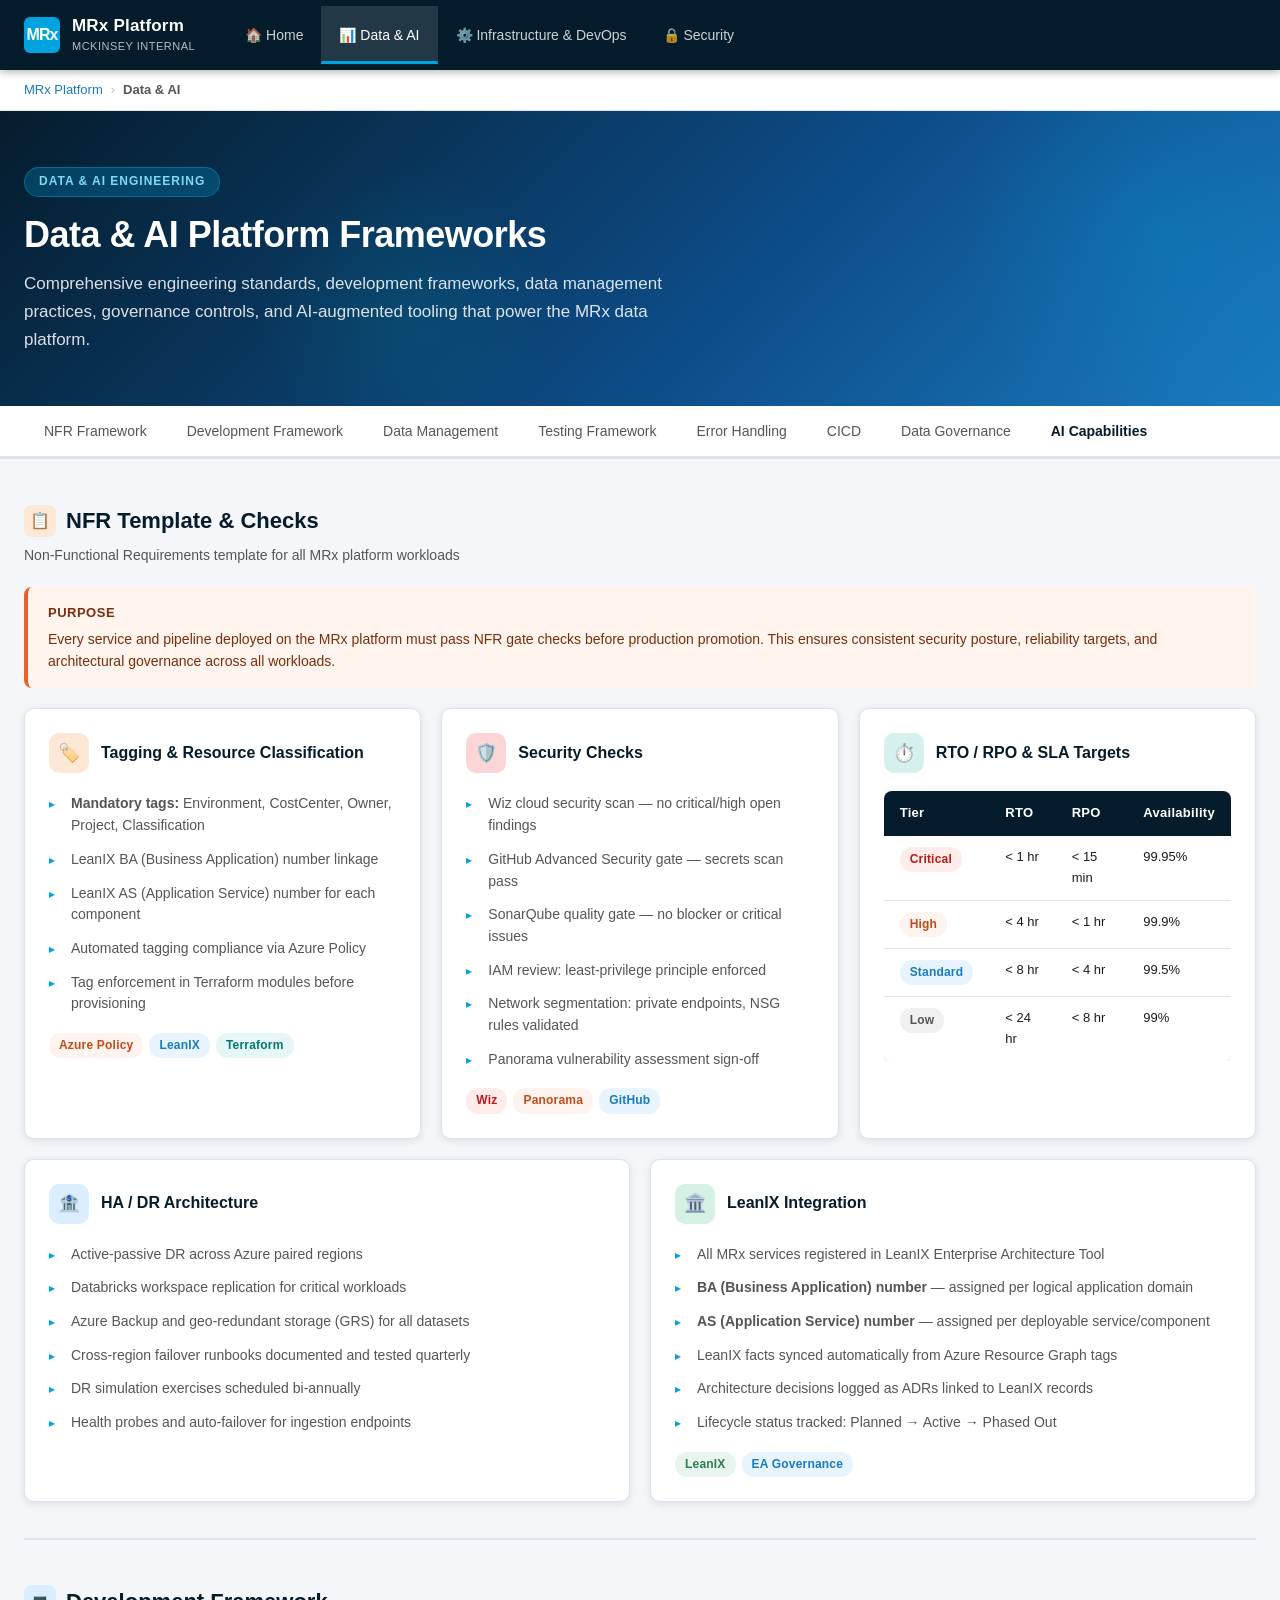
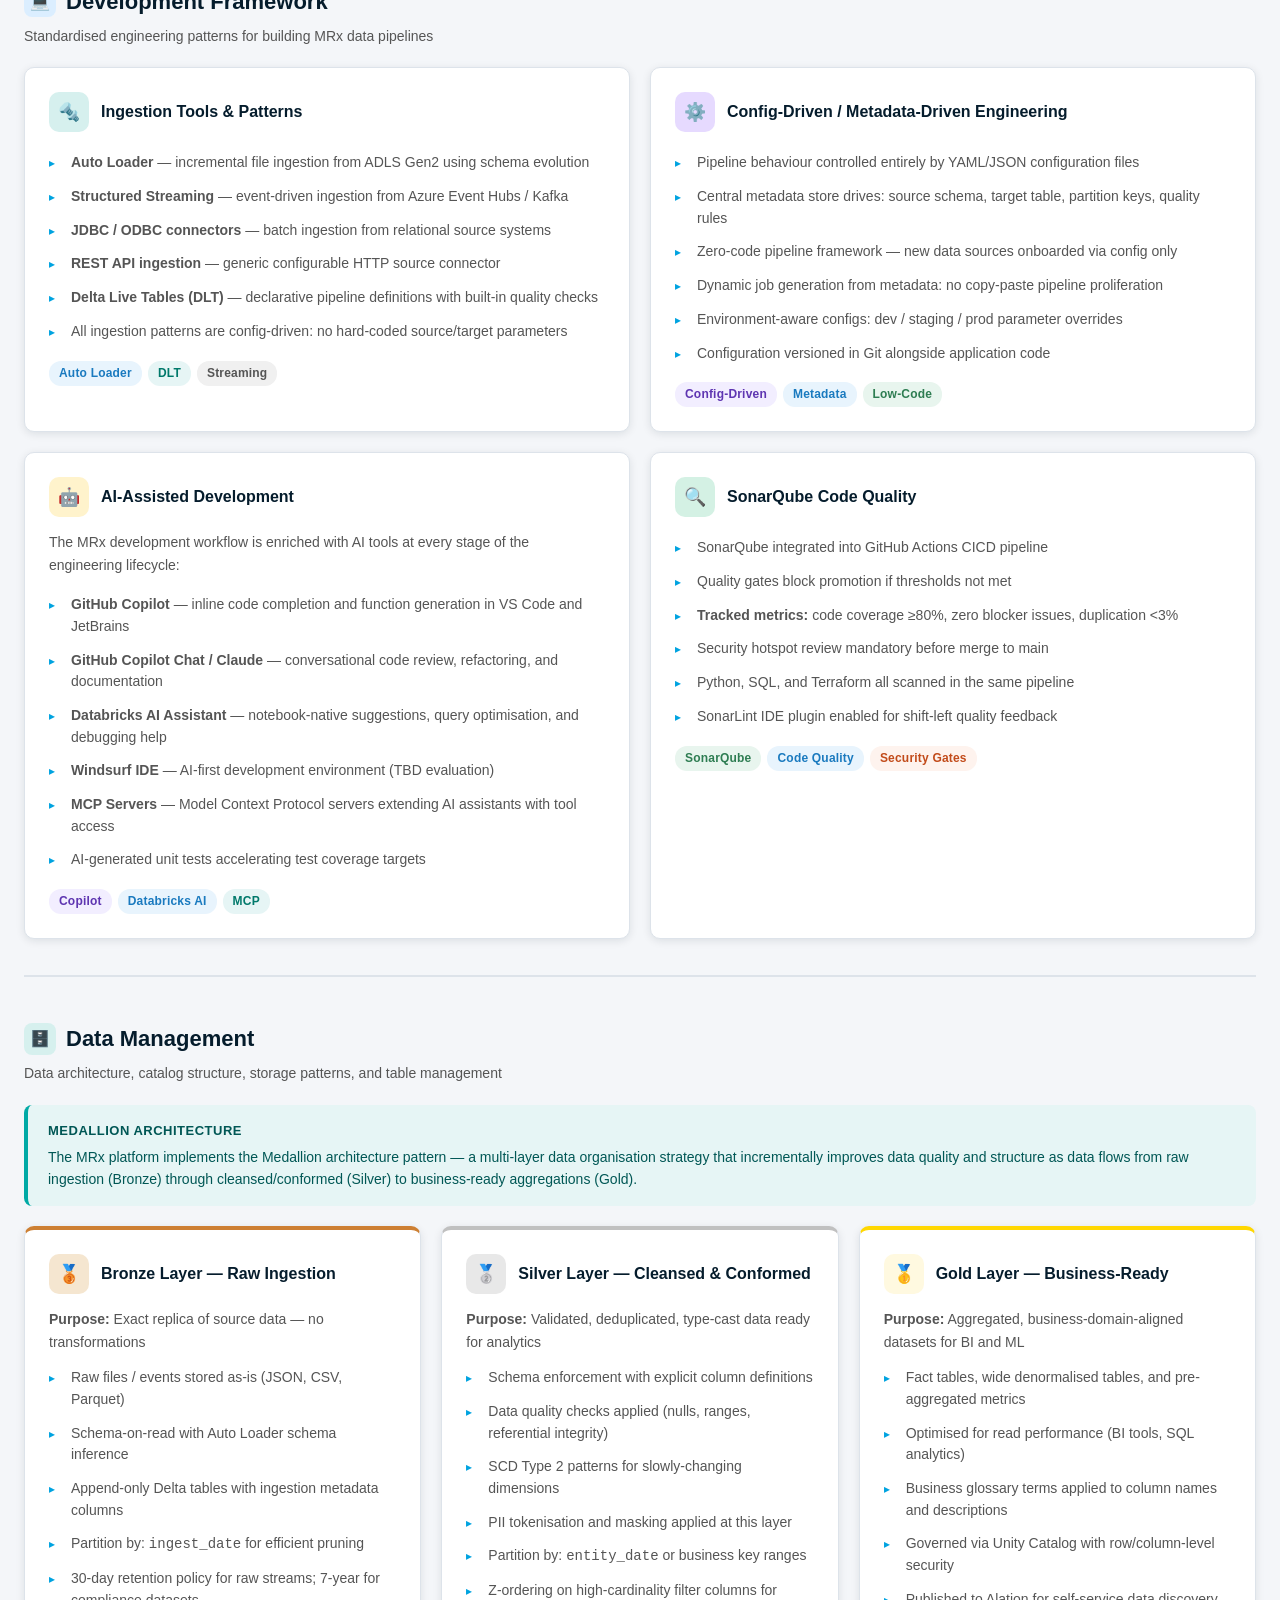
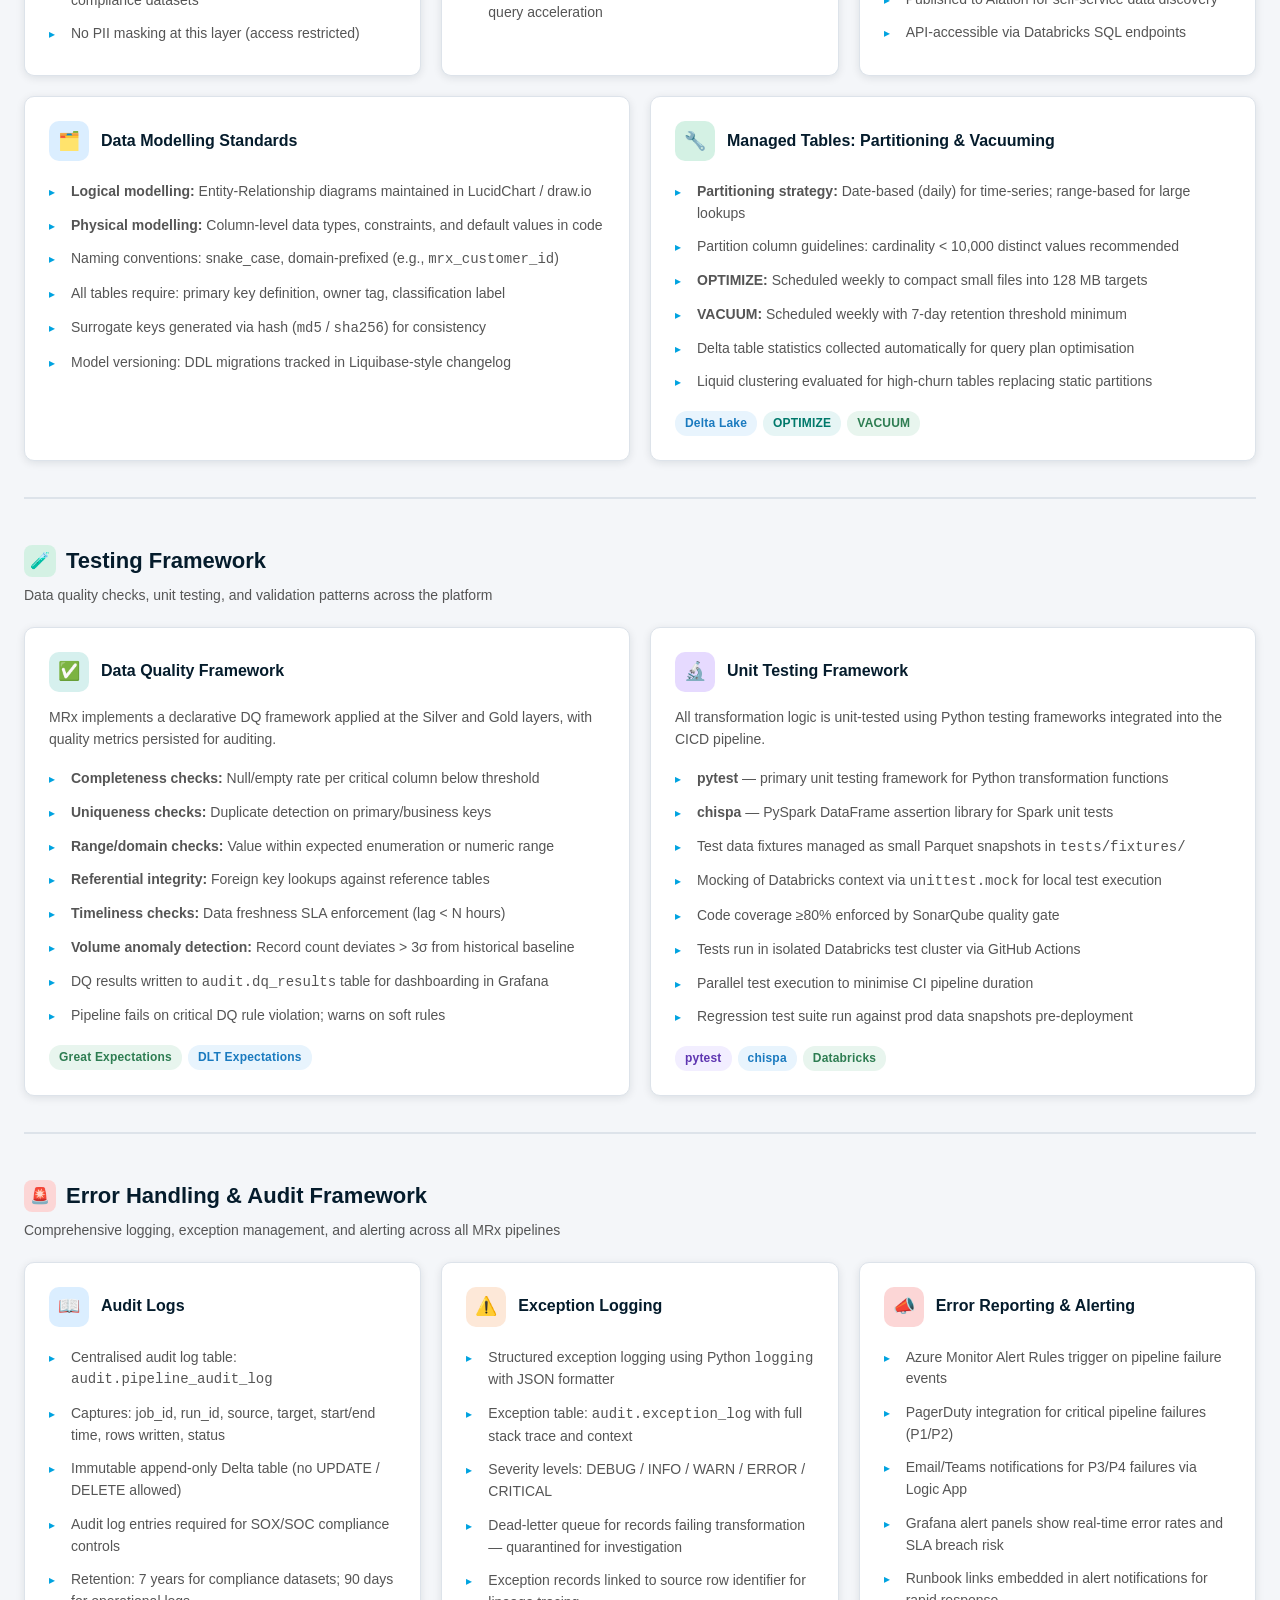
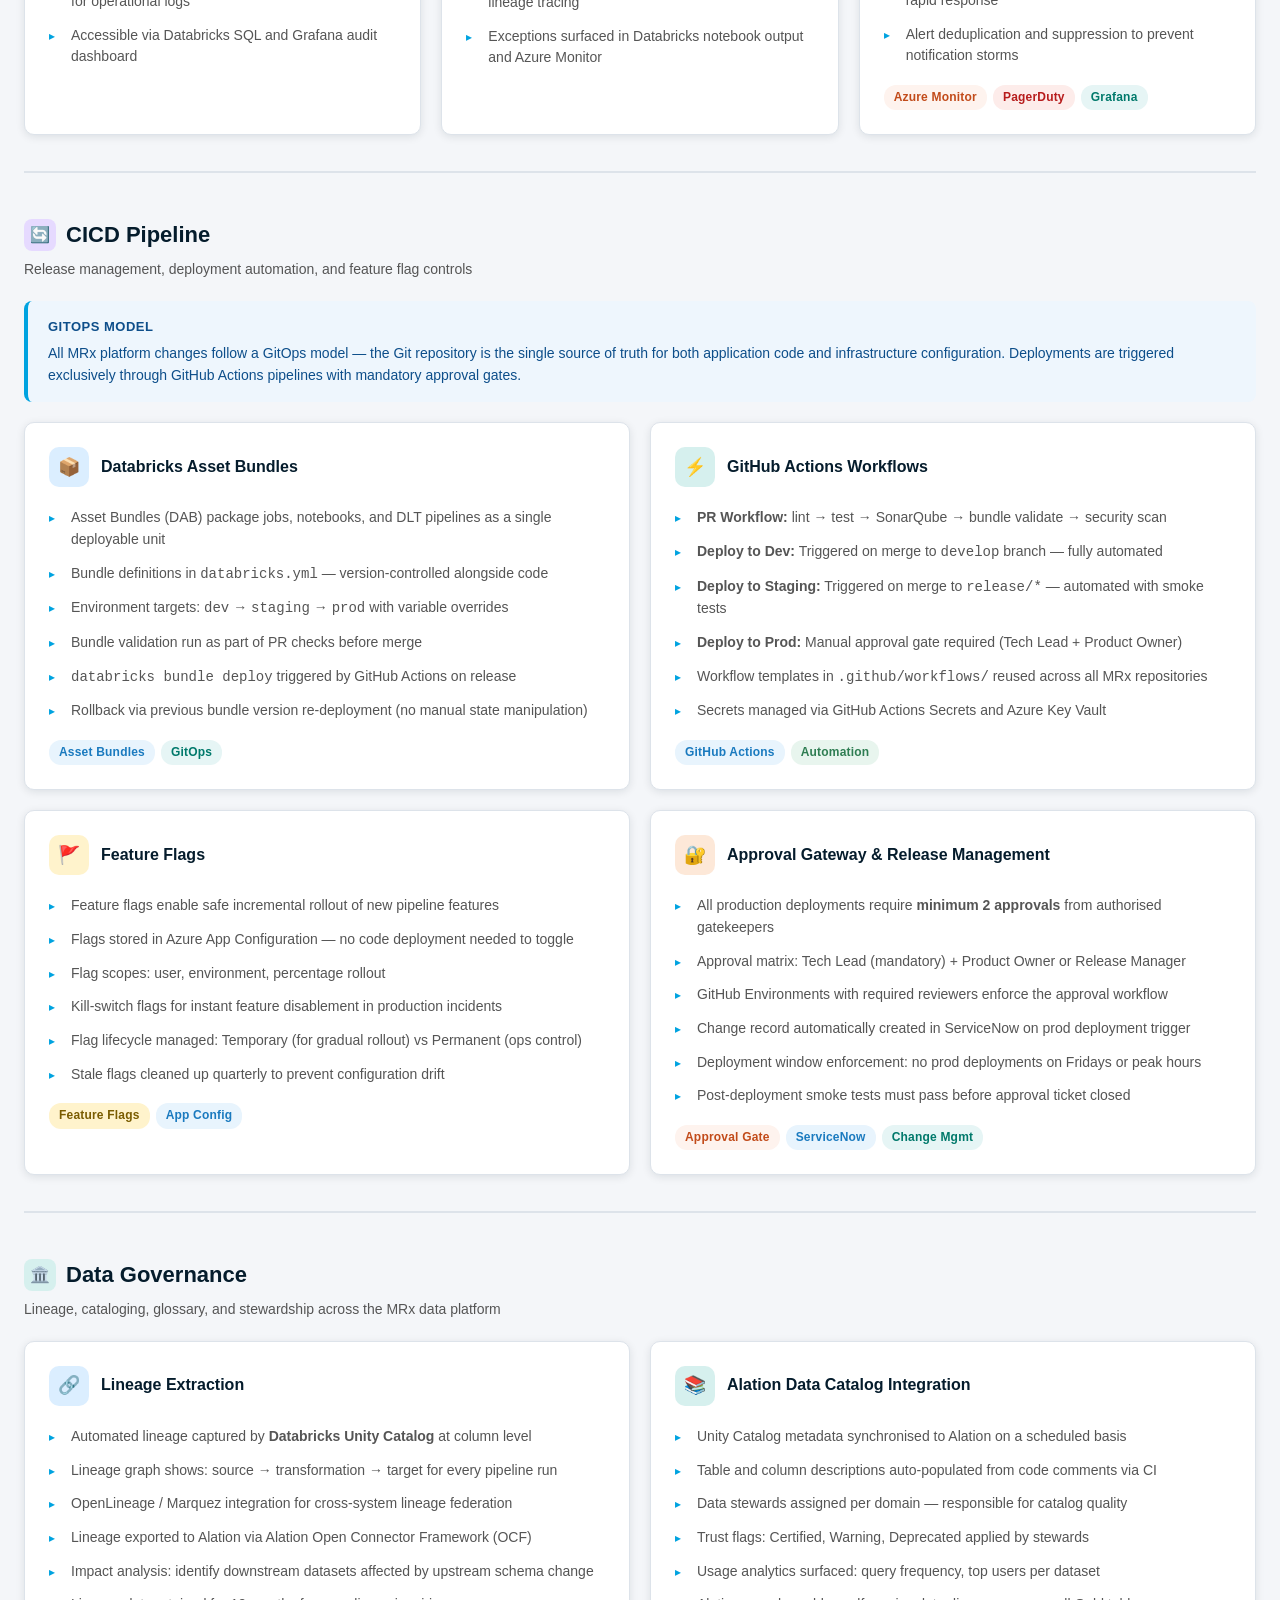
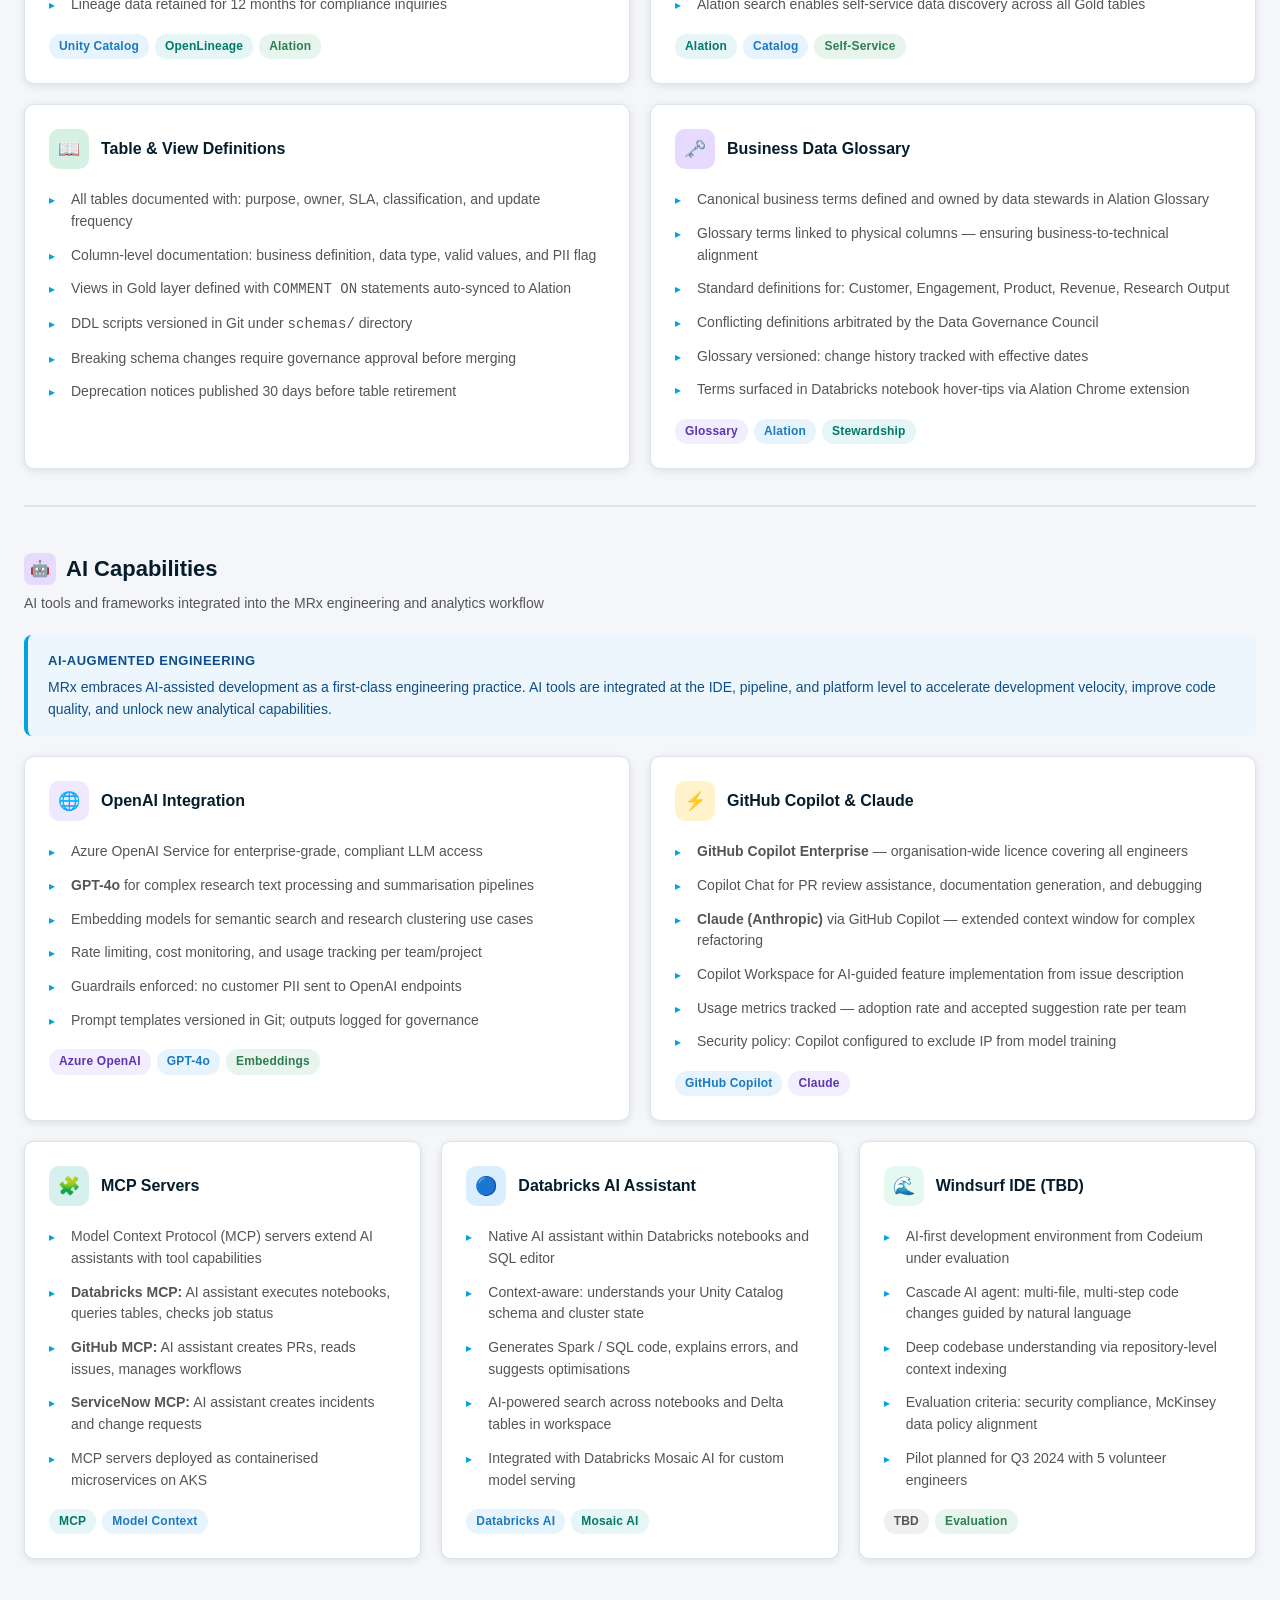
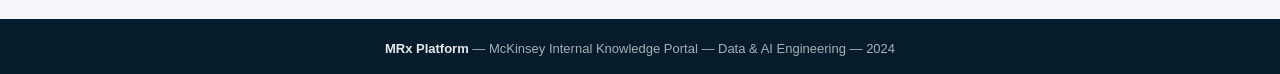
==== data-ai.html @ 782692ac "Add MRx SharePoint portal with four sections: Home, Data & AI, Infrastructure & DevOps, Security Co-" ====
<!DOCTYPE html>
<html lang="en">
<head>
  <meta charset="UTF-8" />
  <meta name="viewport" content="width=device-width, initial-scale=1.0" />
  <title>MRx Platform | Data &amp; AI</title>
  <link rel="stylesheet" href="styles.css" />
</head>
<body>

<!-- ─── Top Navigation ─────────────────────────────────────────────────── -->
<nav class="top-nav">
  <div class="top-nav-inner">
    <a href="index.html" class="nav-brand">
      <div class="nav-brand-logo">MRx</div>
      <div>
        <span class="nav-brand-text">MRx Platform</span>
        <span class="nav-brand-sub">McKinsey Internal</span>
      </div>
    </a>
    <ul class="nav-links">
      <li><a href="index.html">🏠 Home</a></li>
      <li><a href="data-ai.html" class="active">📊 Data &amp; AI</a></li>
      <li><a href="infrastructure-devops.html">⚙️ Infrastructure &amp; DevOps</a></li>
      <li><a href="security.html">🔒 Security</a></li>
    </ul>
  </div>
</nav>

<!-- ─── Breadcrumb ──────────────────────────────────────────────────────── -->
<div class="breadcrumb">
  <div class="breadcrumb-inner">
    <a href="index.html">MRx Platform</a>
    <span class="sep">›</span>
    <strong>Data &amp; AI</strong>
  </div>
</div>

<!-- ─── Hero ────────────────────────────────────────────────────────────── -->
<section class="page-hero">
  <div class="page-hero-inner">
    <div class="hero-badge">Data &amp; AI Engineering</div>
    <h1>Data &amp; AI Platform Frameworks</h1>
    <p>Comprehensive engineering standards, development frameworks, data management practices, governance controls, and AI-augmented tooling that power the MRx data platform.</p>
  </div>
</section>

<!-- ─── Page Sub-Navigation ─────────────────────────────────────────────── -->
<div style="background:var(--white);border-bottom:1px solid var(--mckinsey-border);position:sticky;top:65px;z-index:900;">
  <div class="page-tabs" style="max-width:1400px;margin:0 auto;">
    <a href="#nfr"        class="page-tab">NFR Framework</a>
    <a href="#dev"        class="page-tab">Development Framework</a>
    <a href="#data-mgmt"  class="page-tab">Data Management</a>
    <a href="#testing"    class="page-tab">Testing Framework</a>
    <a href="#error"      class="page-tab">Error Handling</a>
    <a href="#cicd"       class="page-tab">CICD</a>
    <a href="#governance" class="page-tab">Data Governance</a>
    <a href="#ai"         class="page-tab">AI Capabilities</a>
  </div>
</div>

<!-- ─── Main Content ────────────────────────────────────────────────────── -->
<main class="page-content">

  <!-- NFR Framework ────────────────────────────────────────────────────── -->
  <section class="section-anchor" id="nfr">
    <div class="section-title">
      <span class="icon icon-orange">📋</span>
      NFR Template &amp; Checks
    </div>
    <div class="section-subtitle">Non-Functional Requirements template for all MRx platform workloads</div>

    <div class="info-box orange" style="margin-bottom:20px;">
      <strong>Purpose</strong>
      Every service and pipeline deployed on the MRx platform must pass NFR gate checks before production promotion. This ensures consistent security posture, reliability targets, and architectural governance across all workloads.
    </div>

    <div class="grid-3" style="margin-bottom:20px;">
      <div class="card">
        <div class="card-header">
          <div class="card-icon icon-orange">🏷️</div>
          <div class="card-title">Tagging &amp; Resource Classification</div>
        </div>
        <ul class="styled-list">
          <li><strong>Mandatory tags:</strong> Environment, CostCenter, Owner, Project, Classification</li>
          <li>LeanIX BA (Business Application) number linkage</li>
          <li>LeanIX AS (Application Service) number for each component</li>
          <li>Automated tagging compliance via Azure Policy</li>
          <li>Tag enforcement in Terraform modules before provisioning</li>
        </ul>
        <div class="tags"><span class="tag tag-orange">Azure Policy</span><span class="tag tag-blue">LeanIX</span><span class="tag tag-teal">Terraform</span></div>
      </div>
      <div class="card">
        <div class="card-header">
          <div class="card-icon icon-red">🛡️</div>
          <div class="card-title">Security Checks</div>
        </div>
        <ul class="styled-list">
          <li>Wiz cloud security scan — no critical/high open findings</li>
          <li>GitHub Advanced Security gate — secrets scan pass</li>
          <li>SonarQube quality gate — no blocker or critical issues</li>
          <li>IAM review: least-privilege principle enforced</li>
          <li>Network segmentation: private endpoints, NSG rules validated</li>
          <li>Panorama vulnerability assessment sign-off</li>
        </ul>
        <div class="tags"><span class="tag tag-red">Wiz</span><span class="tag tag-orange">Panorama</span><span class="tag tag-blue">GitHub</span></div>
      </div>
      <div class="card">
        <div class="card-header">
          <div class="card-icon icon-teal">⏱️</div>
          <div class="card-title">RTO / RPO &amp; SLA Targets</div>
        </div>
        <div style="overflow:auto;">
          <table class="data-table" style="font-size:13px;margin-top:4px;">
            <thead>
              <tr><th>Tier</th><th>RTO</th><th>RPO</th><th>Availability</th></tr>
            </thead>
            <tbody>
              <tr><td><span class="tag tag-red">Critical</span></td><td>&lt; 1 hr</td><td>&lt; 15 min</td><td>99.95%</td></tr>
              <tr><td><span class="tag tag-orange">High</span></td><td>&lt; 4 hr</td><td>&lt; 1 hr</td><td>99.9%</td></tr>
              <tr><td><span class="tag tag-blue">Standard</span></td><td>&lt; 8 hr</td><td>&lt; 4 hr</td><td>99.5%</td></tr>
              <tr><td><span class="tag tag-gray">Low</span></td><td>&lt; 24 hr</td><td>&lt; 8 hr</td><td>99%</td></tr>
            </tbody>
          </table>
        </div>
      </div>
    </div>

    <div class="grid-2">
      <div class="card">
        <div class="card-header">
          <div class="card-icon icon-blue">🏦</div>
          <div class="card-title">HA / DR Architecture</div>
        </div>
        <ul class="styled-list">
          <li>Active-passive DR across Azure paired regions</li>
          <li>Databricks workspace replication for critical workloads</li>
          <li>Azure Backup and geo-redundant storage (GRS) for all datasets</li>
          <li>Cross-region failover runbooks documented and tested quarterly</li>
          <li>DR simulation exercises scheduled bi-annually</li>
          <li>Health probes and auto-failover for ingestion endpoints</li>
        </ul>
      </div>
      <div class="card">
        <div class="card-header">
          <div class="card-icon icon-green">🏛️</div>
          <div class="card-title">LeanIX Integration</div>
        </div>
        <ul class="styled-list">
          <li>All MRx services registered in LeanIX Enterprise Architecture Tool</li>
          <li><strong>BA (Business Application) number</strong> — assigned per logical application domain</li>
          <li><strong>AS (Application Service) number</strong> — assigned per deployable service/component</li>
          <li>LeanIX facts synced automatically from Azure Resource Graph tags</li>
          <li>Architecture decisions logged as ADRs linked to LeanIX records</li>
          <li>Lifecycle status tracked: Planned → Active → Phased Out</li>
        </ul>
        <div class="tags"><span class="tag tag-green">LeanIX</span><span class="tag tag-blue">EA Governance</span></div>
      </div>
    </div>
  </section>

  <hr class="section-divider" />

  <!-- Development Framework ────────────────────────────────────────────── -->
  <section class="section-anchor" id="dev">
    <div class="section-title">
      <span class="icon icon-blue">💻</span>
      Development Framework
    </div>
    <div class="section-subtitle">Standardised engineering patterns for building MRx data pipelines</div>

    <div class="grid-2" style="margin-bottom:20px;">
      <div class="card">
        <div class="card-header">
          <div class="card-icon icon-teal">🔩</div>
          <div class="card-title">Ingestion Tools &amp; Patterns</div>
        </div>
        <ul class="styled-list">
          <li><strong>Auto Loader</strong> — incremental file ingestion from ADLS Gen2 using schema evolution</li>
          <li><strong>Structured Streaming</strong> — event-driven ingestion from Azure Event Hubs / Kafka</li>
          <li><strong>JDBC / ODBC connectors</strong> — batch ingestion from relational source systems</li>
          <li><strong>REST API ingestion</strong> — generic configurable HTTP source connector</li>
          <li><strong>Delta Live Tables (DLT)</strong> — declarative pipeline definitions with built-in quality checks</li>
          <li>All ingestion patterns are config-driven: no hard-coded source/target parameters</li>
        </ul>
        <div class="tags"><span class="tag tag-blue">Auto Loader</span><span class="tag tag-teal">DLT</span><span class="tag tag-gray">Streaming</span></div>
      </div>
      <div class="card">
        <div class="card-header">
          <div class="card-icon icon-purple">⚙️</div>
          <div class="card-title">Config-Driven / Metadata-Driven Engineering</div>
        </div>
        <ul class="styled-list">
          <li>Pipeline behaviour controlled entirely by YAML/JSON configuration files</li>
          <li>Central metadata store drives: source schema, target table, partition keys, quality rules</li>
          <li>Zero-code pipeline framework — new data sources onboarded via config only</li>
          <li>Dynamic job generation from metadata: no copy-paste pipeline proliferation</li>
          <li>Environment-aware configs: dev / staging / prod parameter overrides</li>
          <li>Configuration versioned in Git alongside application code</li>
        </ul>
        <div class="tags"><span class="tag tag-purple">Config-Driven</span><span class="tag tag-blue">Metadata</span><span class="tag tag-green">Low-Code</span></div>
      </div>
    </div>

    <div class="grid-2" style="margin-bottom:20px;">
      <div class="card">
        <div class="card-header">
          <div class="card-icon icon-yellow" style="background:#fff3cc;">🤖</div>
          <div class="card-title">AI-Assisted Development</div>
        </div>
        <p class="card-desc" style="margin-bottom:12px;">The MRx development workflow is enriched with AI tools at every stage of the engineering lifecycle:</p>
        <ul class="styled-list">
          <li><strong>GitHub Copilot</strong> — inline code completion and function generation in VS Code and JetBrains</li>
          <li><strong>GitHub Copilot Chat / Claude</strong> — conversational code review, refactoring, and documentation</li>
          <li><strong>Databricks AI Assistant</strong> — notebook-native suggestions, query optimisation, and debugging help</li>
          <li><strong>Windsurf IDE</strong> — AI-first development environment (TBD evaluation)</li>
          <li><strong>MCP Servers</strong> — Model Context Protocol servers extending AI assistants with tool access</li>
          <li>AI-generated unit tests accelerating test coverage targets</li>
        </ul>
        <div class="tags"><span class="tag tag-purple">Copilot</span><span class="tag tag-blue">Databricks AI</span><span class="tag tag-teal">MCP</span></div>
      </div>
      <div class="card">
        <div class="card-header">
          <div class="card-icon icon-green">🔍</div>
          <div class="card-title">SonarQube Code Quality</div>
        </div>
        <ul class="styled-list">
          <li>SonarQube integrated into GitHub Actions CICD pipeline</li>
          <li>Quality gates block promotion if thresholds not met</li>
          <li><strong>Tracked metrics:</strong> code coverage ≥80%, zero blocker issues, duplication &lt;3%</li>
          <li>Security hotspot review mandatory before merge to main</li>
          <li>Python, SQL, and Terraform all scanned in the same pipeline</li>
          <li>SonarLint IDE plugin enabled for shift-left quality feedback</li>
        </ul>
        <div class="tags"><span class="tag tag-green">SonarQube</span><span class="tag tag-blue">Code Quality</span><span class="tag tag-orange">Security Gates</span></div>
      </div>
    </div>
  </section>

  <hr class="section-divider" />

  <!-- Data Management ──────────────────────────────────────────────────── -->
  <section class="section-anchor" id="data-mgmt">
    <div class="section-title">
      <span class="icon icon-teal">🗄️</span>
      Data Management
    </div>
    <div class="section-subtitle">Data architecture, catalog structure, storage patterns, and table management</div>

    <div class="info-box teal" style="margin-bottom:20px;">
      <strong>Medallion Architecture</strong>
      The MRx platform implements the Medallion architecture pattern — a multi-layer data organisation strategy that incrementally improves data quality and structure as data flows from raw ingestion (Bronze) through cleansed/conformed (Silver) to business-ready aggregations (Gold).
    </div>

    <div class="grid-3" style="margin-bottom:20px;">
      <div class="card" style="border-top:4px solid #cd7f32;">
        <div class="card-header">
          <div class="card-icon" style="background:#f5e6d0;">🥉</div>
          <div class="card-title">Bronze Layer — Raw Ingestion</div>
        </div>
        <p class="card-desc" style="margin-bottom:8px;"><strong>Purpose:</strong> Exact replica of source data — no transformations</p>
        <ul class="styled-list">
          <li>Raw files / events stored as-is (JSON, CSV, Parquet)</li>
          <li>Schema-on-read with Auto Loader schema inference</li>
          <li>Append-only Delta tables with ingestion metadata columns</li>
          <li>Partition by: <code>ingest_date</code> for efficient pruning</li>
          <li>30-day retention policy for raw streams; 7-year for compliance datasets</li>
          <li>No PII masking at this layer (access restricted)</li>
        </ul>
      </div>
      <div class="card" style="border-top:4px solid #c0c0c0;">
        <div class="card-header">
          <div class="card-icon" style="background:#e8e8e8;">🥈</div>
          <div class="card-title">Silver Layer — Cleansed &amp; Conformed</div>
        </div>
        <p class="card-desc" style="margin-bottom:8px;"><strong>Purpose:</strong> Validated, deduplicated, type-cast data ready for analytics</p>
        <ul class="styled-list">
          <li>Schema enforcement with explicit column definitions</li>
          <li>Data quality checks applied (nulls, ranges, referential integrity)</li>
          <li>SCD Type 2 patterns for slowly-changing dimensions</li>
          <li>PII tokenisation and masking applied at this layer</li>
          <li>Partition by: <code>entity_date</code> or business key ranges</li>
          <li>Z-ordering on high-cardinality filter columns for query acceleration</li>
        </ul>
      </div>
      <div class="card" style="border-top:4px solid #ffd700;">
        <div class="card-header">
          <div class="card-icon" style="background:#fff9e0;">🥇</div>
          <div class="card-title">Gold Layer — Business-Ready</div>
        </div>
        <p class="card-desc" style="margin-bottom:8px;"><strong>Purpose:</strong> Aggregated, business-domain-aligned datasets for BI and ML</p>
        <ul class="styled-list">
          <li>Fact tables, wide denormalised tables, and pre-aggregated metrics</li>
          <li>Optimised for read performance (BI tools, SQL analytics)</li>
          <li>Business glossary terms applied to column names and descriptions</li>
          <li>Governed via Unity Catalog with row/column-level security</li>
          <li>Published to Alation for self-service data discovery</li>
          <li>API-accessible via Databricks SQL endpoints</li>
        </ul>
      </div>
    </div>

    <div class="grid-2" style="margin-bottom:20px;">
      <div class="card">
        <div class="card-header">
          <div class="card-icon icon-blue">🗂️</div>
          <div class="card-title">Data Modelling Standards</div>
        </div>
        <ul class="styled-list">
          <li><strong>Logical modelling:</strong> Entity-Relationship diagrams maintained in LucidChart / draw.io</li>
          <li><strong>Physical modelling:</strong> Column-level data types, constraints, and default values in code</li>
          <li>Naming conventions: snake_case, domain-prefixed (e.g., <code>mrx_customer_id</code>)</li>
          <li>All tables require: primary key definition, owner tag, classification label</li>
          <li>Surrogate keys generated via hash (<code>md5</code> / <code>sha256</code>) for consistency</li>
          <li>Model versioning: DDL migrations tracked in Liquibase-style changelog</li>
        </ul>
      </div>
      <div class="card">
        <div class="card-header">
          <div class="card-icon icon-green">🔧</div>
          <div class="card-title">Managed Tables: Partitioning &amp; Vacuuming</div>
        </div>
        <ul class="styled-list">
          <li><strong>Partitioning strategy:</strong> Date-based (daily) for time-series; range-based for large lookups</li>
          <li>Partition column guidelines: cardinality &lt; 10,000 distinct values recommended</li>
          <li><strong>OPTIMIZE:</strong> Scheduled weekly to compact small files into 128 MB targets</li>
          <li><strong>VACUUM:</strong> Scheduled weekly with 7-day retention threshold minimum</li>
          <li>Delta table statistics collected automatically for query plan optimisation</li>
          <li>Liquid clustering evaluated for high-churn tables replacing static partitions</li>
        </ul>
        <div class="tags"><span class="tag tag-blue">Delta Lake</span><span class="tag tag-teal">OPTIMIZE</span><span class="tag tag-green">VACUUM</span></div>
      </div>
    </div>
  </section>

  <hr class="section-divider" />

  <!-- Testing Framework ────────────────────────────────────────────────── -->
  <section class="section-anchor" id="testing">
    <div class="section-title">
      <span class="icon icon-green">🧪</span>
      Testing Framework
    </div>
    <div class="section-subtitle">Data quality checks, unit testing, and validation patterns across the platform</div>

    <div class="grid-2" style="margin-bottom:20px;">
      <div class="card">
        <div class="card-header">
          <div class="card-icon icon-teal">✅</div>
          <div class="card-title">Data Quality Framework</div>
        </div>
        <p class="card-desc" style="margin-bottom:12px;">MRx implements a declarative DQ framework applied at the Silver and Gold layers, with quality metrics persisted for auditing.</p>
        <ul class="styled-list">
          <li><strong>Completeness checks:</strong> Null/empty rate per critical column below threshold</li>
          <li><strong>Uniqueness checks:</strong> Duplicate detection on primary/business keys</li>
          <li><strong>Range/domain checks:</strong> Value within expected enumeration or numeric range</li>
          <li><strong>Referential integrity:</strong> Foreign key lookups against reference tables</li>
          <li><strong>Timeliness checks:</strong> Data freshness SLA enforcement (lag &lt; N hours)</li>
          <li><strong>Volume anomaly detection:</strong> Record count deviates &gt; 3σ from historical baseline</li>
          <li>DQ results written to <code>audit.dq_results</code> table for dashboarding in Grafana</li>
          <li>Pipeline fails on critical DQ rule violation; warns on soft rules</li>
        </ul>
        <div class="tags"><span class="tag tag-green">Great Expectations</span><span class="tag tag-blue">DLT Expectations</span></div>
      </div>
      <div class="card">
        <div class="card-header">
          <div class="card-icon icon-purple">🔬</div>
          <div class="card-title">Unit Testing Framework</div>
        </div>
        <p class="card-desc" style="margin-bottom:12px;">All transformation logic is unit-tested using Python testing frameworks integrated into the CICD pipeline.</p>
        <ul class="styled-list">
          <li><strong>pytest</strong> — primary unit testing framework for Python transformation functions</li>
          <li><strong>chispa</strong> — PySpark DataFrame assertion library for Spark unit tests</li>
          <li>Test data fixtures managed as small Parquet snapshots in <code>tests/fixtures/</code></li>
          <li>Mocking of Databricks context via <code>unittest.mock</code> for local test execution</li>
          <li>Code coverage ≥80% enforced by SonarQube quality gate</li>
          <li>Tests run in isolated Databricks test cluster via GitHub Actions</li>
          <li>Parallel test execution to minimise CI pipeline duration</li>
          <li>Regression test suite run against prod data snapshots pre-deployment</li>
        </ul>
        <div class="tags"><span class="tag tag-purple">pytest</span><span class="tag tag-blue">chispa</span><span class="tag tag-green">Databricks</span></div>
      </div>
    </div>
  </section>

  <hr class="section-divider" />

  <!-- Error Handling ───────────────────────────────────────────────────── -->
  <section class="section-anchor" id="error">
    <div class="section-title">
      <span class="icon icon-red">🚨</span>
      Error Handling &amp; Audit Framework
    </div>
    <div class="section-subtitle">Comprehensive logging, exception management, and alerting across all MRx pipelines</div>

    <div class="grid-3" style="margin-bottom:20px;">
      <div class="card">
        <div class="card-header">
          <div class="card-icon icon-blue">📖</div>
          <div class="card-title">Audit Logs</div>
        </div>
        <ul class="styled-list">
          <li>Centralised audit log table: <code>audit.pipeline_audit_log</code></li>
          <li>Captures: job_id, run_id, source, target, start/end time, rows written, status</li>
          <li>Immutable append-only Delta table (no UPDATE / DELETE allowed)</li>
          <li>Audit log entries required for SOX/SOC compliance controls</li>
          <li>Retention: 7 years for compliance datasets; 90 days for operational logs</li>
          <li>Accessible via Databricks SQL and Grafana audit dashboard</li>
        </ul>
      </div>
      <div class="card">
        <div class="card-header">
          <div class="card-icon icon-orange">⚠️</div>
          <div class="card-title">Exception Logging</div>
        </div>
        <ul class="styled-list">
          <li>Structured exception logging using Python <code>logging</code> with JSON formatter</li>
          <li>Exception table: <code>audit.exception_log</code> with full stack trace and context</li>
          <li>Severity levels: DEBUG / INFO / WARN / ERROR / CRITICAL</li>
          <li>Dead-letter queue for records failing transformation — quarantined for investigation</li>
          <li>Exception records linked to source row identifier for lineage tracing</li>
          <li>Exceptions surfaced in Databricks notebook output and Azure Monitor</li>
        </ul>
      </div>
      <div class="card">
        <div class="card-header">
          <div class="card-icon icon-red">📣</div>
          <div class="card-title">Error Reporting &amp; Alerting</div>
        </div>
        <ul class="styled-list">
          <li>Azure Monitor Alert Rules trigger on pipeline failure events</li>
          <li>PagerDuty integration for critical pipeline failures (P1/P2)</li>
          <li>Email/Teams notifications for P3/P4 failures via Logic App</li>
          <li>Grafana alert panels show real-time error rates and SLA breach risk</li>
          <li>Runbook links embedded in alert notifications for rapid response</li>
          <li>Alert deduplication and suppression to prevent notification storms</li>
        </ul>
        <div class="tags"><span class="tag tag-orange">Azure Monitor</span><span class="tag tag-red">PagerDuty</span><span class="tag tag-teal">Grafana</span></div>
      </div>
    </div>
  </section>

  <hr class="section-divider" />

  <!-- CICD ─────────────────────────────────────────────────────────────── -->
  <section class="section-anchor" id="cicd">
    <div class="section-title">
      <span class="icon icon-purple">🔄</span>
      CICD Pipeline
    </div>
    <div class="section-subtitle">Release management, deployment automation, and feature flag controls</div>

    <div class="info-box blue" style="margin-bottom:20px;">
      <strong>GitOps Model</strong>
      All MRx platform changes follow a GitOps model — the Git repository is the single source of truth for both application code and infrastructure configuration. Deployments are triggered exclusively through GitHub Actions pipelines with mandatory approval gates.
    </div>

    <div class="grid-2" style="margin-bottom:20px;">
      <div class="card">
        <div class="card-header">
          <div class="card-icon icon-blue">📦</div>
          <div class="card-title">Databricks Asset Bundles</div>
        </div>
        <ul class="styled-list">
          <li>Asset Bundles (DAB) package jobs, notebooks, and DLT pipelines as a single deployable unit</li>
          <li>Bundle definitions in <code>databricks.yml</code> — version-controlled alongside code</li>
          <li>Environment targets: <code>dev</code> → <code>staging</code> → <code>prod</code> with variable overrides</li>
          <li>Bundle validation run as part of PR checks before merge</li>
          <li><code>databricks bundle deploy</code> triggered by GitHub Actions on release</li>
          <li>Rollback via previous bundle version re-deployment (no manual state manipulation)</li>
        </ul>
        <div class="tags"><span class="tag tag-blue">Asset Bundles</span><span class="tag tag-teal">GitOps</span></div>
      </div>
      <div class="card">
        <div class="card-header">
          <div class="card-icon icon-teal">⚡</div>
          <div class="card-title">GitHub Actions Workflows</div>
        </div>
        <ul class="styled-list">
          <li><strong>PR Workflow:</strong> lint → test → SonarQube → bundle validate → security scan</li>
          <li><strong>Deploy to Dev:</strong> Triggered on merge to <code>develop</code> branch — fully automated</li>
          <li><strong>Deploy to Staging:</strong> Triggered on merge to <code>release/*</code> — automated with smoke tests</li>
          <li><strong>Deploy to Prod:</strong> Manual approval gate required (Tech Lead + Product Owner)</li>
          <li>Workflow templates in <code>.github/workflows/</code> reused across all MRx repositories</li>
          <li>Secrets managed via GitHub Actions Secrets and Azure Key Vault</li>
        </ul>
        <div class="tags"><span class="tag tag-blue">GitHub Actions</span><span class="tag tag-green">Automation</span></div>
      </div>
    </div>

    <div class="grid-2">
      <div class="card">
        <div class="card-header">
          <div class="card-icon icon-yellow" style="background:#fff3cc;">🚩</div>
          <div class="card-title">Feature Flags</div>
        </div>
        <ul class="styled-list">
          <li>Feature flags enable safe incremental rollout of new pipeline features</li>
          <li>Flags stored in Azure App Configuration — no code deployment needed to toggle</li>
          <li>Flag scopes: user, environment, percentage rollout</li>
          <li>Kill-switch flags for instant feature disablement in production incidents</li>
          <li>Flag lifecycle managed: Temporary (for gradual rollout) vs Permanent (ops control)</li>
          <li>Stale flags cleaned up quarterly to prevent configuration drift</li>
        </ul>
        <div class="tags"><span class="tag tag-yellow" style="background:#fff3cc;color:#7a5c00;">Feature Flags</span><span class="tag tag-blue">App Config</span></div>
      </div>
      <div class="card">
        <div class="card-header">
          <div class="card-icon icon-orange">🔐</div>
          <div class="card-title">Approval Gateway &amp; Release Management</div>
        </div>
        <ul class="styled-list">
          <li>All production deployments require <strong>minimum 2 approvals</strong> from authorised gatekeepers</li>
          <li>Approval matrix: Tech Lead (mandatory) + Product Owner or Release Manager</li>
          <li>GitHub Environments with required reviewers enforce the approval workflow</li>
          <li>Change record automatically created in ServiceNow on prod deployment trigger</li>
          <li>Deployment window enforcement: no prod deployments on Fridays or peak hours</li>
          <li>Post-deployment smoke tests must pass before approval ticket closed</li>
        </ul>
        <div class="tags"><span class="tag tag-orange">Approval Gate</span><span class="tag tag-blue">ServiceNow</span><span class="tag tag-teal">Change Mgmt</span></div>
      </div>
    </div>
  </section>

  <hr class="section-divider" />

  <!-- Data Governance ──────────────────────────────────────────────────── -->
  <section class="section-anchor" id="governance">
    <div class="section-title">
      <span class="icon icon-teal">🏛️</span>
      Data Governance
    </div>
    <div class="section-subtitle">Lineage, cataloging, glossary, and stewardship across the MRx data platform</div>

    <div class="grid-2" style="margin-bottom:20px;">
      <div class="card">
        <div class="card-header">
          <div class="card-icon icon-blue">🔗</div>
          <div class="card-title">Lineage Extraction</div>
        </div>
        <ul class="styled-list">
          <li>Automated lineage captured by <strong>Databricks Unity Catalog</strong> at column level</li>
          <li>Lineage graph shows: source → transformation → target for every pipeline run</li>
          <li>OpenLineage / Marquez integration for cross-system lineage federation</li>
          <li>Lineage exported to Alation via Alation Open Connector Framework (OCF)</li>
          <li>Impact analysis: identify downstream datasets affected by upstream schema change</li>
          <li>Lineage data retained for 12 months for compliance inquiries</li>
        </ul>
        <div class="tags"><span class="tag tag-blue">Unity Catalog</span><span class="tag tag-teal">OpenLineage</span><span class="tag tag-green">Alation</span></div>
      </div>
      <div class="card">
        <div class="card-header">
          <div class="card-icon icon-teal">📚</div>
          <div class="card-title">Alation Data Catalog Integration</div>
        </div>
        <ul class="styled-list">
          <li>Unity Catalog metadata synchronised to Alation on a scheduled basis</li>
          <li>Table and column descriptions auto-populated from code comments via CI</li>
          <li>Data stewards assigned per domain — responsible for catalog quality</li>
          <li>Trust flags: Certified, Warning, Deprecated applied by stewards</li>
          <li>Usage analytics surfaced: query frequency, top users per dataset</li>
          <li>Alation search enables self-service data discovery across all Gold tables</li>
        </ul>
        <div class="tags"><span class="tag tag-teal">Alation</span><span class="tag tag-blue">Catalog</span><span class="tag tag-green">Self-Service</span></div>
      </div>
    </div>

    <div class="grid-2">
      <div class="card">
        <div class="card-header">
          <div class="card-icon icon-green">📖</div>
          <div class="card-title">Table &amp; View Definitions</div>
        </div>
        <ul class="styled-list">
          <li>All tables documented with: purpose, owner, SLA, classification, and update frequency</li>
          <li>Column-level documentation: business definition, data type, valid values, and PII flag</li>
          <li>Views in Gold layer defined with <code>COMMENT ON</code> statements auto-synced to Alation</li>
          <li>DDL scripts versioned in Git under <code>schemas/</code> directory</li>
          <li>Breaking schema changes require governance approval before merging</li>
          <li>Deprecation notices published 30 days before table retirement</li>
        </ul>
      </div>
      <div class="card">
        <div class="card-header">
          <div class="card-icon icon-purple">🗝️</div>
          <div class="card-title">Business Data Glossary</div>
        </div>
        <ul class="styled-list">
          <li>Canonical business terms defined and owned by data stewards in Alation Glossary</li>
          <li>Glossary terms linked to physical columns — ensuring business-to-technical alignment</li>
          <li>Standard definitions for: Customer, Engagement, Product, Revenue, Research Output</li>
          <li>Conflicting definitions arbitrated by the Data Governance Council</li>
          <li>Glossary versioned: change history tracked with effective dates</li>
          <li>Terms surfaced in Databricks notebook hover-tips via Alation Chrome extension</li>
        </ul>
        <div class="tags"><span class="tag tag-purple">Glossary</span><span class="tag tag-blue">Alation</span><span class="tag tag-teal">Stewardship</span></div>
      </div>
    </div>
  </section>

  <hr class="section-divider" />

  <!-- AI Capabilities ──────────────────────────────────────────────────── -->
  <section class="section-anchor" id="ai">
    <div class="section-title">
      <span class="icon icon-purple">🤖</span>
      AI Capabilities
    </div>
    <div class="section-subtitle">AI tools and frameworks integrated into the MRx engineering and analytics workflow</div>

    <div class="info-box blue" style="margin-bottom:20px;">
      <strong>AI-Augmented Engineering</strong>
      MRx embraces AI-assisted development as a first-class engineering practice. AI tools are integrated at the IDE, pipeline, and platform level to accelerate development velocity, improve code quality, and unlock new analytical capabilities.
    </div>

    <div class="grid-2" style="margin-bottom:20px;">
      <div class="card">
        <div class="card-header">
          <div class="card-icon" style="background:#f0e8ff;">🌐</div>
          <div class="card-title">OpenAI Integration</div>
        </div>
        <ul class="styled-list">
          <li>Azure OpenAI Service for enterprise-grade, compliant LLM access</li>
          <li><strong>GPT-4o</strong> for complex research text processing and summarisation pipelines</li>
          <li>Embedding models for semantic search and research clustering use cases</li>
          <li>Rate limiting, cost monitoring, and usage tracking per team/project</li>
          <li>Guardrails enforced: no customer PII sent to OpenAI endpoints</li>
          <li>Prompt templates versioned in Git; outputs logged for governance</li>
        </ul>
        <div class="tags"><span class="tag tag-purple">Azure OpenAI</span><span class="tag tag-blue">GPT-4o</span><span class="tag tag-green">Embeddings</span></div>
      </div>
      <div class="card">
        <div class="card-header">
          <div class="card-icon" style="background:#fff3cc;">⚡</div>
          <div class="card-title">GitHub Copilot &amp; Claude</div>
        </div>
        <ul class="styled-list">
          <li><strong>GitHub Copilot Enterprise</strong> — organisation-wide licence covering all engineers</li>
          <li>Copilot Chat for PR review assistance, documentation generation, and debugging</li>
          <li><strong>Claude (Anthropic)</strong> via GitHub Copilot — extended context window for complex refactoring</li>
          <li>Copilot Workspace for AI-guided feature implementation from issue description</li>
          <li>Usage metrics tracked — adoption rate and accepted suggestion rate per team</li>
          <li>Security policy: Copilot configured to exclude IP from model training</li>
        </ul>
        <div class="tags"><span class="tag tag-blue">GitHub Copilot</span><span class="tag tag-purple">Claude</span></div>
      </div>
    </div>

    <div class="grid-3">
      <div class="card">
        <div class="card-header">
          <div class="card-icon icon-teal">🧩</div>
          <div class="card-title">MCP Servers</div>
        </div>
        <ul class="styled-list">
          <li>Model Context Protocol (MCP) servers extend AI assistants with tool capabilities</li>
          <li><strong>Databricks MCP:</strong> AI assistant executes notebooks, queries tables, checks job status</li>
          <li><strong>GitHub MCP:</strong> AI assistant creates PRs, reads issues, manages workflows</li>
          <li><strong>ServiceNow MCP:</strong> AI assistant creates incidents and change requests</li>
          <li>MCP servers deployed as containerised microservices on AKS</li>
        </ul>
        <div class="tags"><span class="tag tag-teal">MCP</span><span class="tag tag-blue">Model Context</span></div>
      </div>
      <div class="card">
        <div class="card-header">
          <div class="card-icon icon-blue">🔵</div>
          <div class="card-title">Databricks AI Assistant</div>
        </div>
        <ul class="styled-list">
          <li>Native AI assistant within Databricks notebooks and SQL editor</li>
          <li>Context-aware: understands your Unity Catalog schema and cluster state</li>
          <li>Generates Spark / SQL code, explains errors, and suggests optimisations</li>
          <li>AI-powered search across notebooks and Delta tables in workspace</li>
          <li>Integrated with Databricks Mosaic AI for custom model serving</li>
        </ul>
        <div class="tags"><span class="tag tag-blue">Databricks AI</span><span class="tag tag-teal">Mosaic AI</span></div>
      </div>
      <div class="card">
        <div class="card-header">
          <div class="card-icon" style="background:#e6f9f0;">🌊</div>
          <div class="card-title">Windsurf IDE (TBD)</div>
        </div>
        <ul class="styled-list">
          <li>AI-first development environment from Codeium under evaluation</li>
          <li>Cascade AI agent: multi-file, multi-step code changes guided by natural language</li>
          <li>Deep codebase understanding via repository-level context indexing</li>
          <li>Evaluation criteria: security compliance, McKinsey data policy alignment</li>
          <li>Pilot planned for Q3 2024 with 5 volunteer engineers</li>
        </ul>
        <div class="tags"><span class="tag tag-gray">TBD</span><span class="tag tag-green">Evaluation</span></div>
      </div>
    </div>
  </section>

</main>

<!-- ─── Footer ──────────────────────────────────────────────────────────── -->
<footer class="site-footer">
  <strong>MRx Platform</strong> &mdash; McKinsey Internal Knowledge Portal &mdash; Data &amp; AI Engineering &mdash; 2024
</footer>

<script>
  // Highlight active tab on scroll
  var sections = document.querySelectorAll('.section-anchor');
  var tabs = document.querySelectorAll('.page-tab');

  window.addEventListener('scroll', function() {
    var scrollPos = window.scrollY + 140;
    sections.forEach(function(section) {
      if (section.offsetTop <= scrollPos && section.offsetTop + section.offsetHeight > scrollPos) {
        tabs.forEach(function(t) { t.classList.remove('active'); });
        var id = section.getAttribute('id');
        var activeTab = document.querySelector('.page-tab[href="#' + id + '"]');
        if (activeTab) activeTab.classList.add('active');
      }
    });
  });

  document.querySelectorAll('.accordion-header').forEach(function(header) {
    header.addEventListener('click', function() {
      this.closest('.accordion').classList.toggle('open');
    });
  });
</script>

</body>
</html>
---- styles.css ----
/* MRx SharePoint Portal - Shared Stylesheet */

:root {
  --mckinsey-blue: #051c2c;
  --mckinsey-blue-mid: #0d4e8a;
  --mckinsey-blue-light: #1a7abf;
  --mckinsey-accent: #00a3e0;
  --mckinsey-teal: #00a9a5;
  --mckinsey-green: #00965e;
  --mckinsey-orange: #e8602c;
  --mckinsey-gray-dark: #2c2c2c;
  --mckinsey-gray-mid: #555555;
  --mckinsey-gray-light: #f4f6f9;
  --mckinsey-border: #dde3ea;
  --white: #ffffff;
  --text-primary: #1a1a1a;
  --text-secondary: #555555;
  --card-shadow: 0 2px 8px rgba(5, 28, 44, 0.10);
  --card-shadow-hover: 0 6px 20px rgba(5, 28, 44, 0.18);
}

*, *::before, *::after {
  box-sizing: border-box;
  margin: 0;
  padding: 0;
}

body {
  font-family: 'Segoe UI', -apple-system, BlinkMacSystemFont, 'Helvetica Neue', Arial, sans-serif;
  background: var(--mckinsey-gray-light);
  color: var(--text-primary);
  line-height: 1.6;
  font-size: 15px;
}

/* ─── Top Navigation Bar ─────────────────────────────────────────────────── */
.top-nav {
  background: var(--mckinsey-blue);
  color: var(--white);
  padding: 0;
  position: sticky;
  top: 0;
  z-index: 1000;
  box-shadow: 0 2px 8px rgba(0,0,0,0.3);
}

.top-nav-inner {
  max-width: 1400px;
  margin: 0 auto;
  display: flex;
  align-items: center;
  padding: 0 24px;
  gap: 0;
}

.nav-brand {
  display: flex;
  align-items: center;
  gap: 12px;
  padding: 14px 0;
  text-decoration: none;
  color: var(--white);
  flex-shrink: 0;
  margin-right: 32px;
}

.nav-brand-logo {
  width: 36px;
  height: 36px;
  background: var(--mckinsey-accent);
  border-radius: 6px;
  display: flex;
  align-items: center;
  justify-content: center;
  font-weight: 900;
  font-size: 16px;
  letter-spacing: -1px;
  color: var(--white);
  flex-shrink: 0;
}

.nav-brand-text {
  font-size: 17px;
  font-weight: 700;
  letter-spacing: 0.2px;
  line-height: 1.2;
}

.nav-brand-sub {
  font-size: 11px;
  font-weight: 400;
  opacity: 0.7;
  display: block;
  letter-spacing: 0.5px;
  text-transform: uppercase;
}

.nav-links {
  display: flex;
  list-style: none;
  gap: 0;
  flex: 1;
}

.nav-links li a {
  display: block;
  padding: 18px 18px;
  color: rgba(255,255,255,0.80);
  text-decoration: none;
  font-size: 14px;
  font-weight: 500;
  transition: color 0.2s, background 0.2s;
  position: relative;
  white-space: nowrap;
}

.nav-links li a:hover {
  color: var(--white);
  background: rgba(255,255,255,0.08);
}

.nav-links li a.active {
  color: var(--white);
  background: rgba(255,255,255,0.12);
}

.nav-links li a.active::after {
  content: '';
  position: absolute;
  bottom: 0;
  left: 0;
  right: 0;
  height: 3px;
  background: var(--mckinsey-accent);
  border-radius: 2px 2px 0 0;
}

/* ─── Page Hero Banner ───────────────────────────────────────────────────── */
.page-hero {
  background: linear-gradient(135deg, var(--mckinsey-blue) 0%, var(--mckinsey-blue-mid) 60%, var(--mckinsey-blue-light) 100%);
  color: var(--white);
  padding: 56px 24px 52px;
  position: relative;
  overflow: hidden;
}

.page-hero::before {
  content: '';
  position: absolute;
  top: -80px; right: -80px;
  width: 400px; height: 400px;
  background: radial-gradient(circle, rgba(0,163,224,0.18) 0%, transparent 70%);
  border-radius: 50%;
}

.page-hero::after {
  content: '';
  position: absolute;
  bottom: -60px; left: 20%;
  width: 300px; height: 300px;
  background: radial-gradient(circle, rgba(0,169,165,0.12) 0%, transparent 70%);
  border-radius: 50%;
}

.page-hero-inner {
  max-width: 1400px;
  margin: 0 auto;
  position: relative;
  z-index: 1;
}

.hero-badge {
  display: inline-block;
  background: rgba(0,163,224,0.25);
  border: 1px solid rgba(0,163,224,0.45);
  color: #7ed9f7;
  padding: 4px 14px;
  border-radius: 20px;
  font-size: 12px;
  font-weight: 600;
  letter-spacing: 1px;
  text-transform: uppercase;
  margin-bottom: 16px;
}

.page-hero h1 {
  font-size: 36px;
  font-weight: 800;
  line-height: 1.2;
  margin-bottom: 14px;
  letter-spacing: -0.5px;
}

.page-hero p {
  font-size: 17px;
  opacity: 0.85;
  max-width: 680px;
  line-height: 1.65;
}

/* ─── Main Content Layout ────────────────────────────────────────────────── */
.page-content {
  max-width: 1400px;
  margin: 0 auto;
  padding: 36px 24px 60px;
}

.section-title {
  font-size: 22px;
  font-weight: 700;
  color: var(--mckinsey-blue);
  margin-bottom: 6px;
  display: flex;
  align-items: center;
  gap: 10px;
}

.section-title .icon {
  width: 32px;
  height: 32px;
  border-radius: 8px;
  display: flex;
  align-items: center;
  justify-content: center;
  font-size: 16px;
  flex-shrink: 0;
}

.section-subtitle {
  font-size: 14px;
  color: var(--text-secondary);
  margin-bottom: 20px;
}

.section-divider {
  border: none;
  border-top: 2px solid var(--mckinsey-border);
  margin: 36px 0;
}

/* ─── Cards ──────────────────────────────────────────────────────────────── */
.card {
  background: var(--white);
  border-radius: 10px;
  padding: 24px;
  box-shadow: var(--card-shadow);
  border: 1px solid var(--mckinsey-border);
  transition: box-shadow 0.2s, transform 0.2s;
}

.card:hover {
  box-shadow: var(--card-shadow-hover);
  transform: translateY(-2px);
}

.card-header {
  display: flex;
  align-items: center;
  gap: 12px;
  margin-bottom: 14px;
}

.card-icon {
  width: 40px;
  height: 40px;
  border-radius: 10px;
  display: flex;
  align-items: center;
  justify-content: center;
  font-size: 18px;
  flex-shrink: 0;
}

.card-title {
  font-size: 16px;
  font-weight: 700;
  color: var(--mckinsey-blue);
  line-height: 1.3;
}

.card-desc {
  font-size: 14px;
  color: var(--text-secondary);
  line-height: 1.6;
}

/* ─── Grid Layouts ───────────────────────────────────────────────────────── */
.grid-2 {
  display: grid;
  grid-template-columns: repeat(2, 1fr);
  gap: 20px;
}

.grid-3 {
  display: grid;
  grid-template-columns: repeat(3, 1fr);
  gap: 20px;
}

.grid-4 {
  display: grid;
  grid-template-columns: repeat(4, 1fr);
  gap: 16px;
}

@media (max-width: 1100px) {
  .grid-4 { grid-template-columns: repeat(2, 1fr); }
  .grid-3 { grid-template-columns: repeat(2, 1fr); }
}

@media (max-width: 720px) {
  .grid-4, .grid-3, .grid-2 { grid-template-columns: 1fr; }
  .page-hero h1 { font-size: 26px; }
}

/* ─── Tag Pills ──────────────────────────────────────────────────────────── */
.tags {
  display: flex;
  flex-wrap: wrap;
  gap: 6px;
  margin-top: 12px;
}

.tag {
  display: inline-block;
  padding: 3px 10px;
  border-radius: 12px;
  font-size: 12px;
  font-weight: 600;
  letter-spacing: 0.2px;
}

.tag-blue   { background: #e8f4fd; color: #1a7abf; }
.tag-teal   { background: #e6f5f5; color: #00796b; }
.tag-green  { background: #e8f5ee; color: #2e7d52; }
.tag-orange { background: #fef3ee; color: #c24b1a; }
.tag-purple { background: #f2eeff; color: #5e35b1; }
.tag-gray   { background: #f0f0f0; color: #555; }
.tag-red    { background: #fdecea; color: #b71c1c; }

/* ─── Info Boxes ─────────────────────────────────────────────────────────── */
.info-box {
  border-radius: 8px;
  padding: 16px 20px;
  margin-bottom: 16px;
  border-left: 4px solid;
  font-size: 14px;
}

.info-box.blue   { background: #eef6fd; border-color: var(--mckinsey-accent); color: #0d4e8a; }
.info-box.green  { background: #edfaf4; border-color: var(--mckinsey-green); color: #1a5c3a; }
.info-box.orange { background: #fff4ee; border-color: var(--mckinsey-orange); color: #7a2e0b; }
.info-box.teal   { background: #e6f5f5; border-color: var(--mckinsey-teal); color: #005755; }

.info-box strong { display: block; margin-bottom: 4px; font-size: 13px; text-transform: uppercase; letter-spacing: 0.5px; }

/* ─── Tables ─────────────────────────────────────────────────────────────── */
.data-table {
  width: 100%;
  border-collapse: collapse;
  font-size: 14px;
  background: var(--white);
  border-radius: 8px;
  overflow: hidden;
  box-shadow: var(--card-shadow);
}

.data-table th {
  background: var(--mckinsey-blue);
  color: var(--white);
  padding: 12px 16px;
  text-align: left;
  font-weight: 600;
  font-size: 13px;
  letter-spacing: 0.3px;
}

.data-table td {
  padding: 11px 16px;
  border-bottom: 1px solid var(--mckinsey-border);
  color: var(--text-primary);
  vertical-align: top;
}

.data-table tr:last-child td {
  border-bottom: none;
}

.data-table tr:hover td {
  background: var(--mckinsey-gray-light);
}

/* ─── Quick Link Cards ───────────────────────────────────────────────────── */
.quick-link-card {
  background: var(--white);
  border: 1px solid var(--mckinsey-border);
  border-radius: 10px;
  padding: 20px;
  text-decoration: none;
  color: var(--text-primary);
  display: flex;
  align-items: flex-start;
  gap: 14px;
  transition: box-shadow 0.2s, transform 0.2s, border-color 0.2s;
  box-shadow: var(--card-shadow);
}

.quick-link-card:hover {
  box-shadow: var(--card-shadow-hover);
  transform: translateY(-2px);
  border-color: var(--mckinsey-accent);
  text-decoration: none;
}

.quick-link-icon {
  width: 44px;
  height: 44px;
  border-radius: 10px;
  display: flex;
  align-items: center;
  justify-content: center;
  font-size: 20px;
  flex-shrink: 0;
}

.quick-link-text strong {
  display: block;
  font-size: 15px;
  font-weight: 700;
  color: var(--mckinsey-blue);
  margin-bottom: 3px;
}

.quick-link-text span {
  font-size: 13px;
  color: var(--text-secondary);
  line-height: 1.4;
}

/* ─── Accordion / Expandable Sections ───────────────────────────────────── */
.accordion {
  border: 1px solid var(--mckinsey-border);
  border-radius: 10px;
  overflow: hidden;
  margin-bottom: 12px;
}

.accordion-header {
  background: var(--white);
  padding: 16px 20px;
  cursor: pointer;
  display: flex;
  align-items: center;
  justify-content: space-between;
  font-size: 15px;
  font-weight: 600;
  color: var(--mckinsey-blue);
  user-select: none;
  transition: background 0.15s;
}

.accordion-header:hover {
  background: var(--mckinsey-gray-light);
}

.accordion-header .acc-icon {
  font-size: 18px;
  margin-right: 10px;
}

.accordion-header .chevron {
  transition: transform 0.25s;
  font-size: 18px;
  color: var(--mckinsey-accent);
}

.accordion.open .accordion-header .chevron {
  transform: rotate(180deg);
}

.accordion-body {
  display: none;
  padding: 0 20px 20px;
  background: var(--white);
  border-top: 1px solid var(--mckinsey-border);
  font-size: 14px;
  color: var(--text-secondary);
  line-height: 1.7;
}

.accordion.open .accordion-body {
  display: block;
}

/* ─── Stat / Metric Cards ────────────────────────────────────────────────── */
.stat-card {
  background: var(--white);
  border: 1px solid var(--mckinsey-border);
  border-radius: 10px;
  padding: 22px 20px;
  text-align: center;
  box-shadow: var(--card-shadow);
}

.stat-value {
  font-size: 32px;
  font-weight: 900;
  color: var(--mckinsey-blue);
  line-height: 1;
  margin-bottom: 6px;
}

.stat-label {
  font-size: 13px;
  color: var(--text-secondary);
  font-weight: 500;
  letter-spacing: 0.3px;
}

/* ─── Breadcrumb ─────────────────────────────────────────────────────────── */
.breadcrumb {
  background: var(--white);
  border-bottom: 1px solid var(--mckinsey-border);
  padding: 10px 24px;
}

.breadcrumb-inner {
  max-width: 1400px;
  margin: 0 auto;
  display: flex;
  align-items: center;
  gap: 8px;
  font-size: 13px;
  color: var(--text-secondary);
}

.breadcrumb a {
  color: var(--mckinsey-blue-light);
  text-decoration: none;
}

.breadcrumb a:hover { text-decoration: underline; }

.breadcrumb .sep { color: #bbb; }

/* ─── Lists ──────────────────────────────────────────────────────────────── */
ul.styled-list {
  list-style: none;
  padding: 0;
}

ul.styled-list li {
  padding: 6px 0 6px 22px;
  position: relative;
  font-size: 14px;
  color: var(--text-secondary);
  line-height: 1.55;
}

ul.styled-list li::before {
  content: '▸';
  position: absolute;
  left: 0;
  color: var(--mckinsey-accent);
  font-size: 12px;
  top: 8px;
}

/* ─── Footer ─────────────────────────────────────────────────────────────── */
.site-footer {
  background: var(--mckinsey-blue);
  color: rgba(255,255,255,0.65);
  text-align: center;
  padding: 20px 24px;
  font-size: 13px;
  margin-top: 0;
}

.site-footer strong { color: rgba(255,255,255,0.9); }

/* ─── Color Palette Helpers ──────────────────────────────────────────────── */
.bg-blue   { background: #e8f4fd; }
.bg-teal   { background: #e6f5f5; }
.bg-green  { background: #edfaf4; }
.bg-orange { background: #fff4ee; }
.bg-purple { background: #f2eeff; }
.bg-dark   { background: var(--mckinsey-blue); }

.icon-blue   { background: #dbeeff; }
.icon-teal   { background: #d6f0ee; }
.icon-green  { background: #d4f1e4; }
.icon-orange { background: #fde8d8; }
.icon-purple { background: #e6daff; }
.icon-red    { background: #fcd6d6; }
.icon-yellow { background: #fff3cc; }

/* ─── Page Nav Tabs (sub-navigation within a page) ──────────────────────── */
.page-tabs {
  display: flex;
  gap: 0;
  background: var(--white);
  border-bottom: 2px solid var(--mckinsey-border);
  padding: 0 24px;
  overflow-x: auto;
}

.page-tab {
  padding: 14px 20px;
  cursor: pointer;
  font-size: 14px;
  font-weight: 500;
  color: var(--text-secondary);
  white-space: nowrap;
  position: relative;
  border-bottom: 2px solid transparent;
  margin-bottom: -2px;
  text-decoration: none;
  display: inline-block;
}

.page-tab:hover { color: var(--mckinsey-blue); }

.page-tab.active {
  color: var(--mckinsey-blue);
  border-bottom-color: var(--mckinsey-accent);
  font-weight: 700;
}

/* ─── Section Anchors ────────────────────────────────────────────────────── */
.section-anchor {
  scroll-margin-top: 72px;
  padding-top: 8px;
}
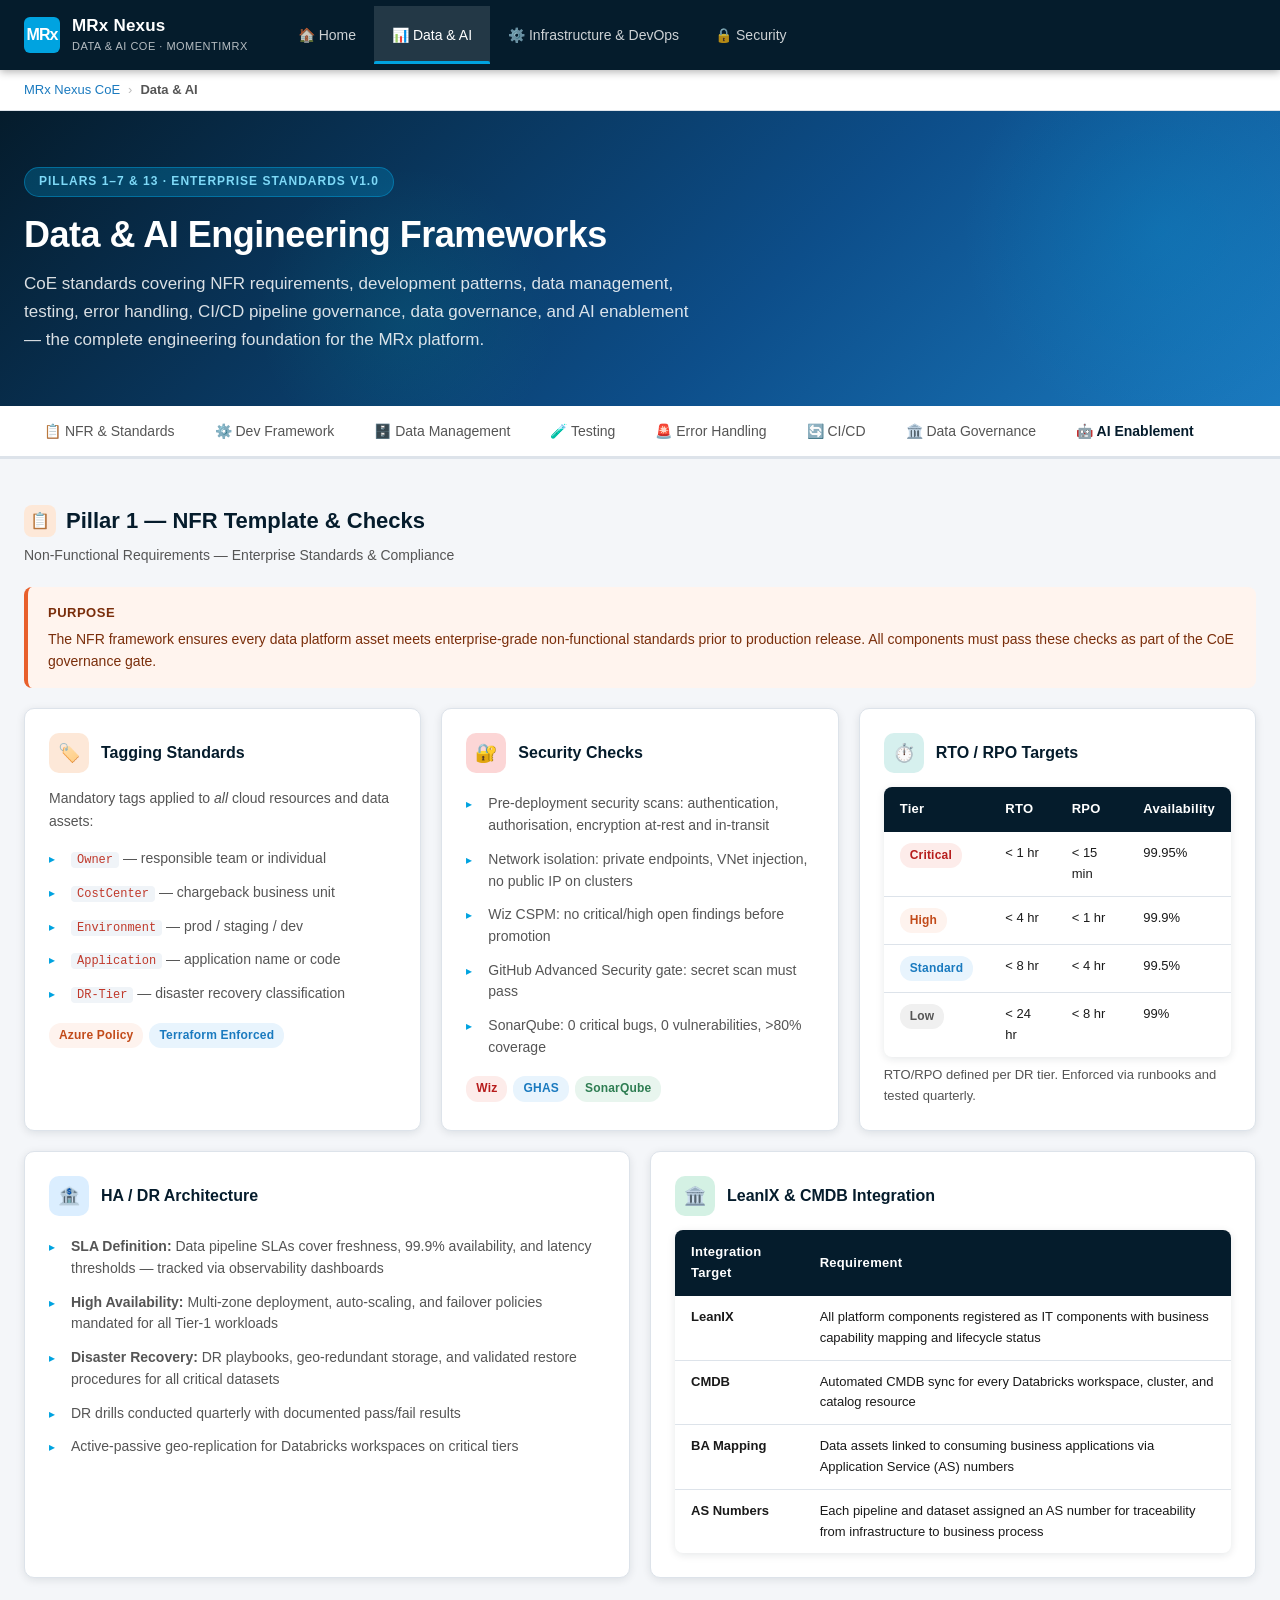
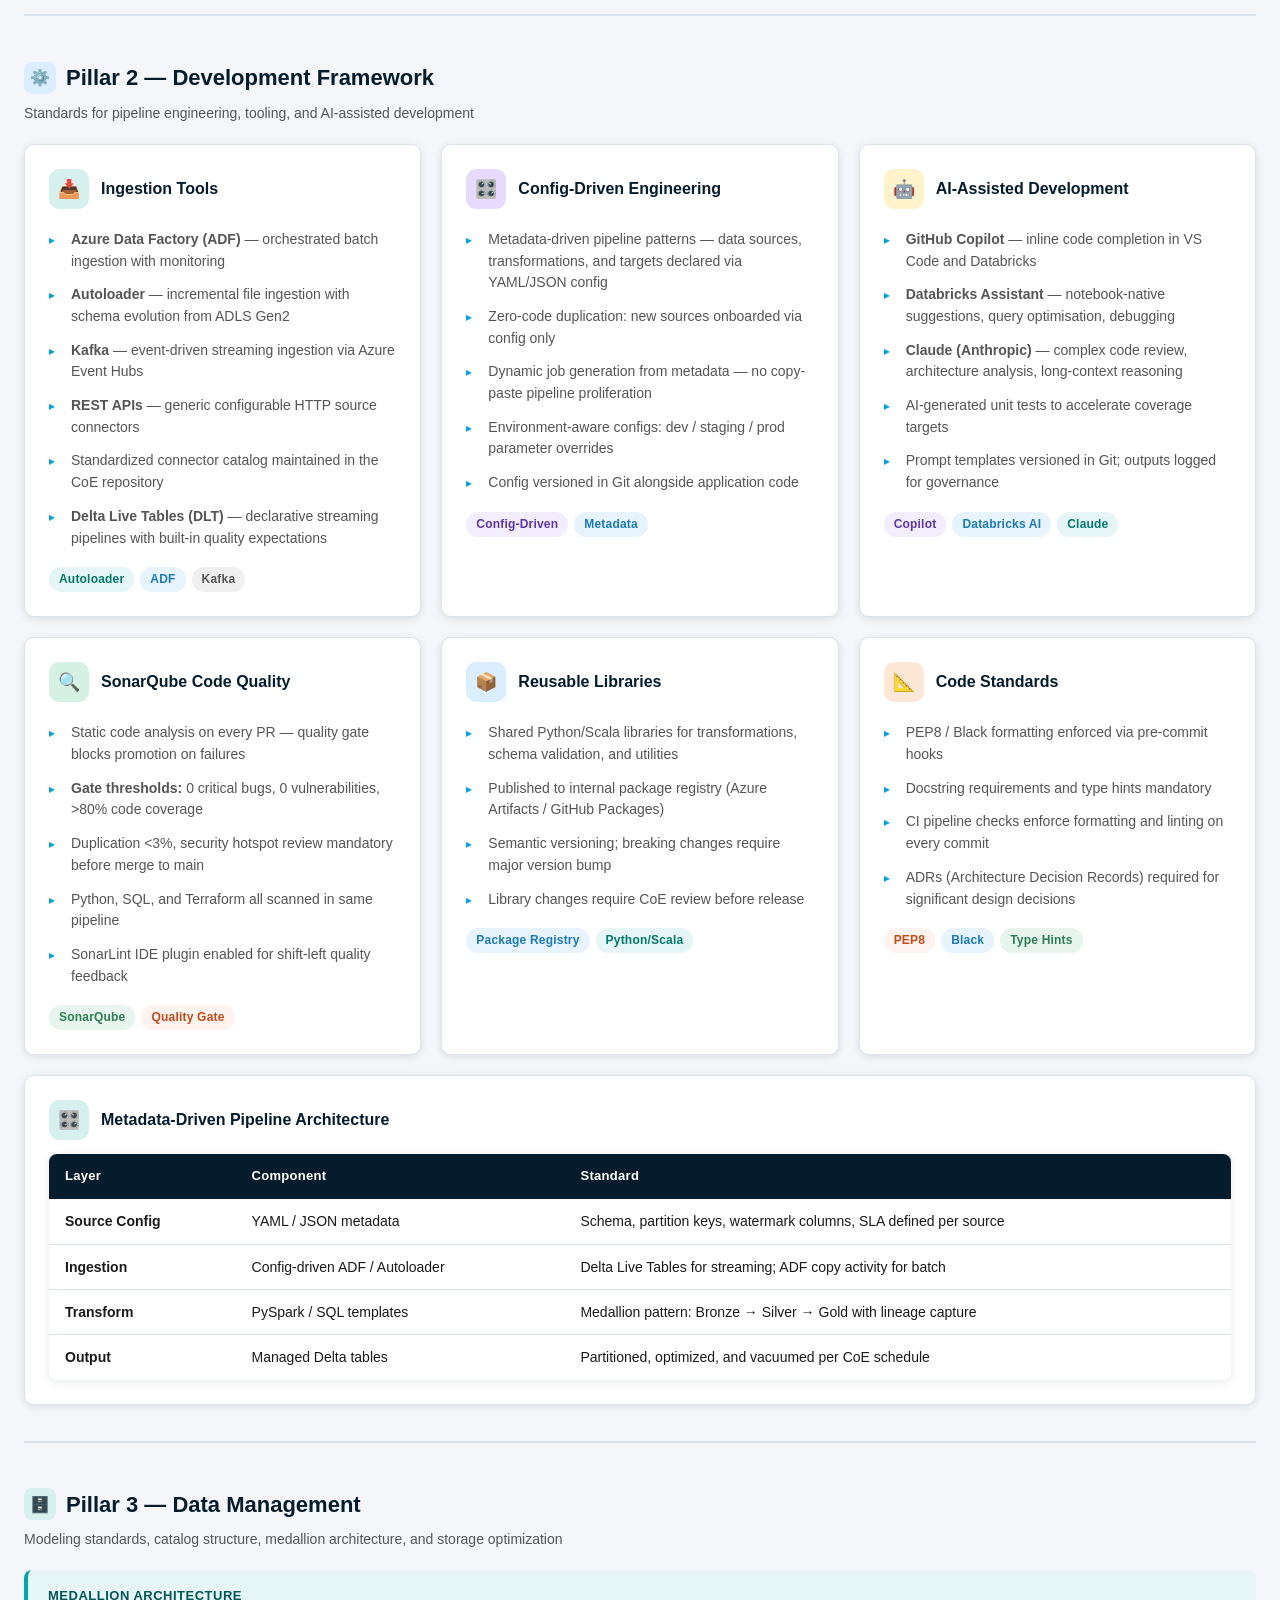
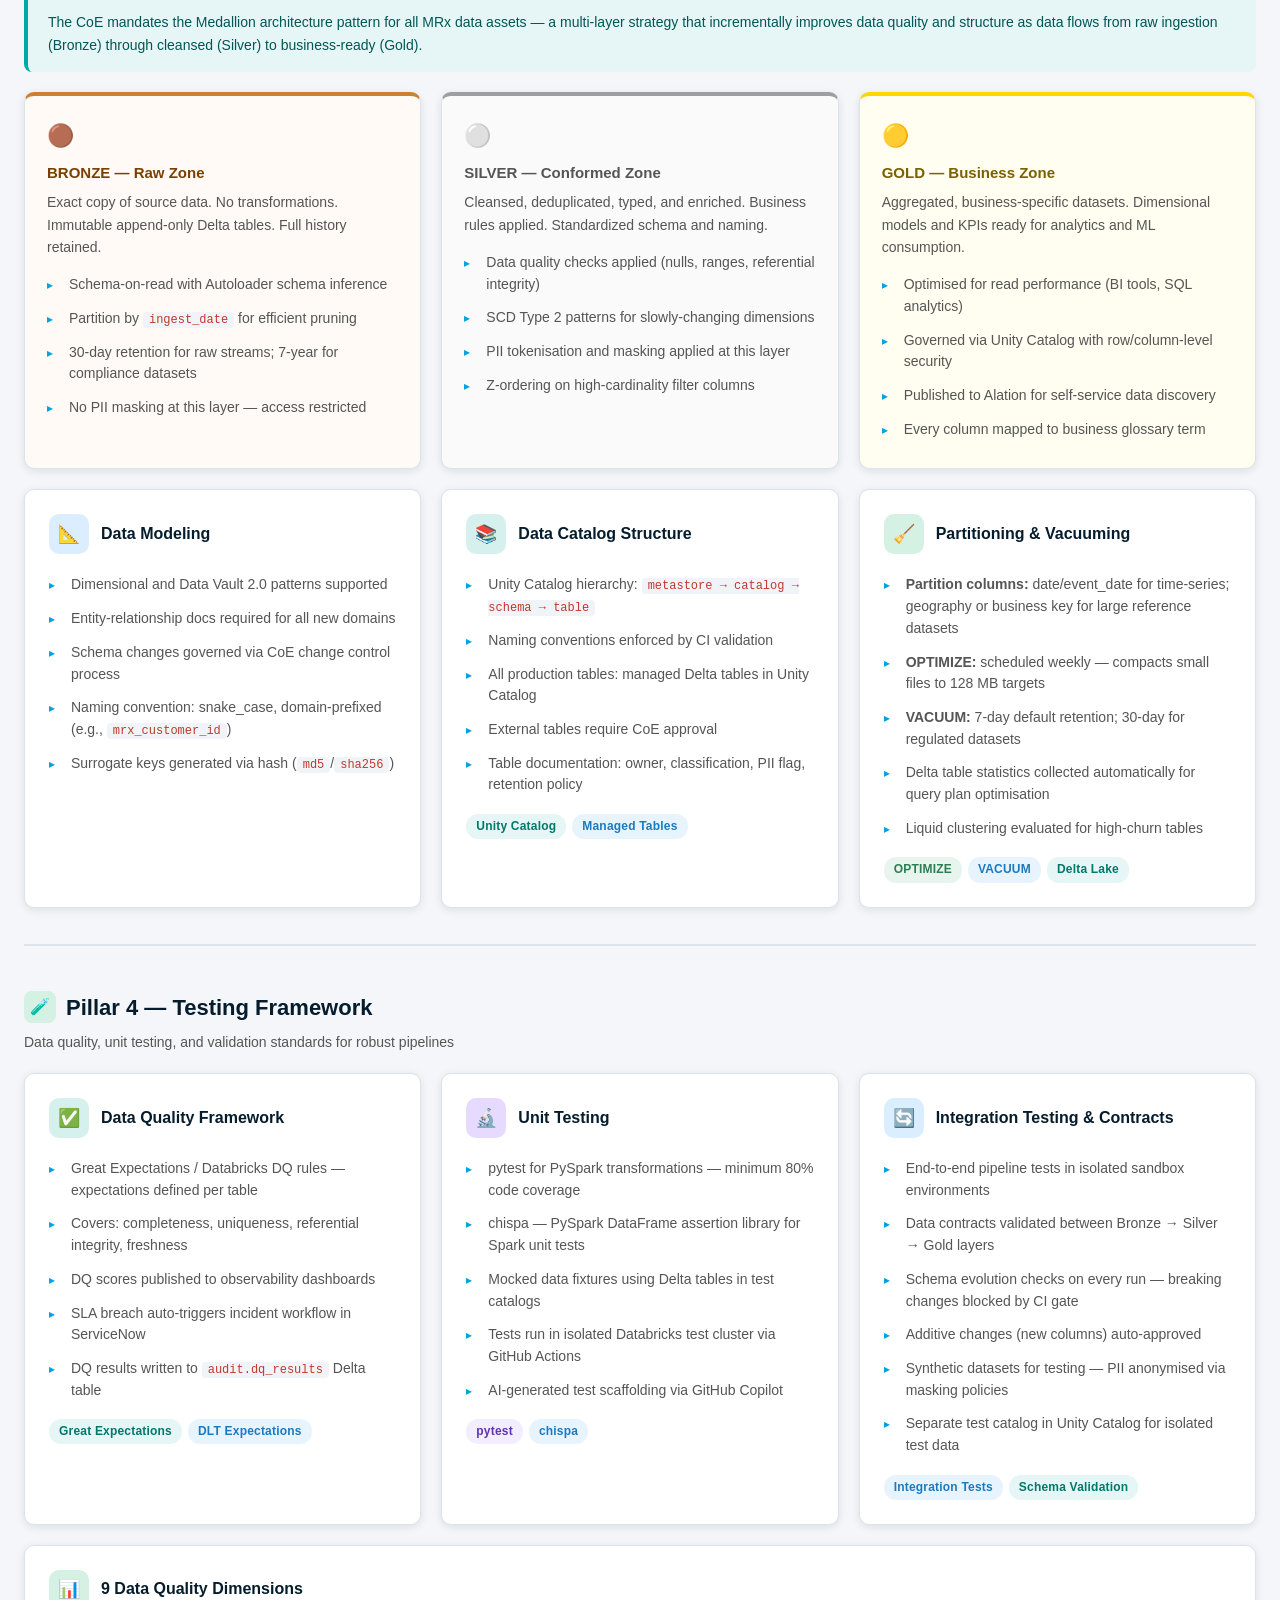
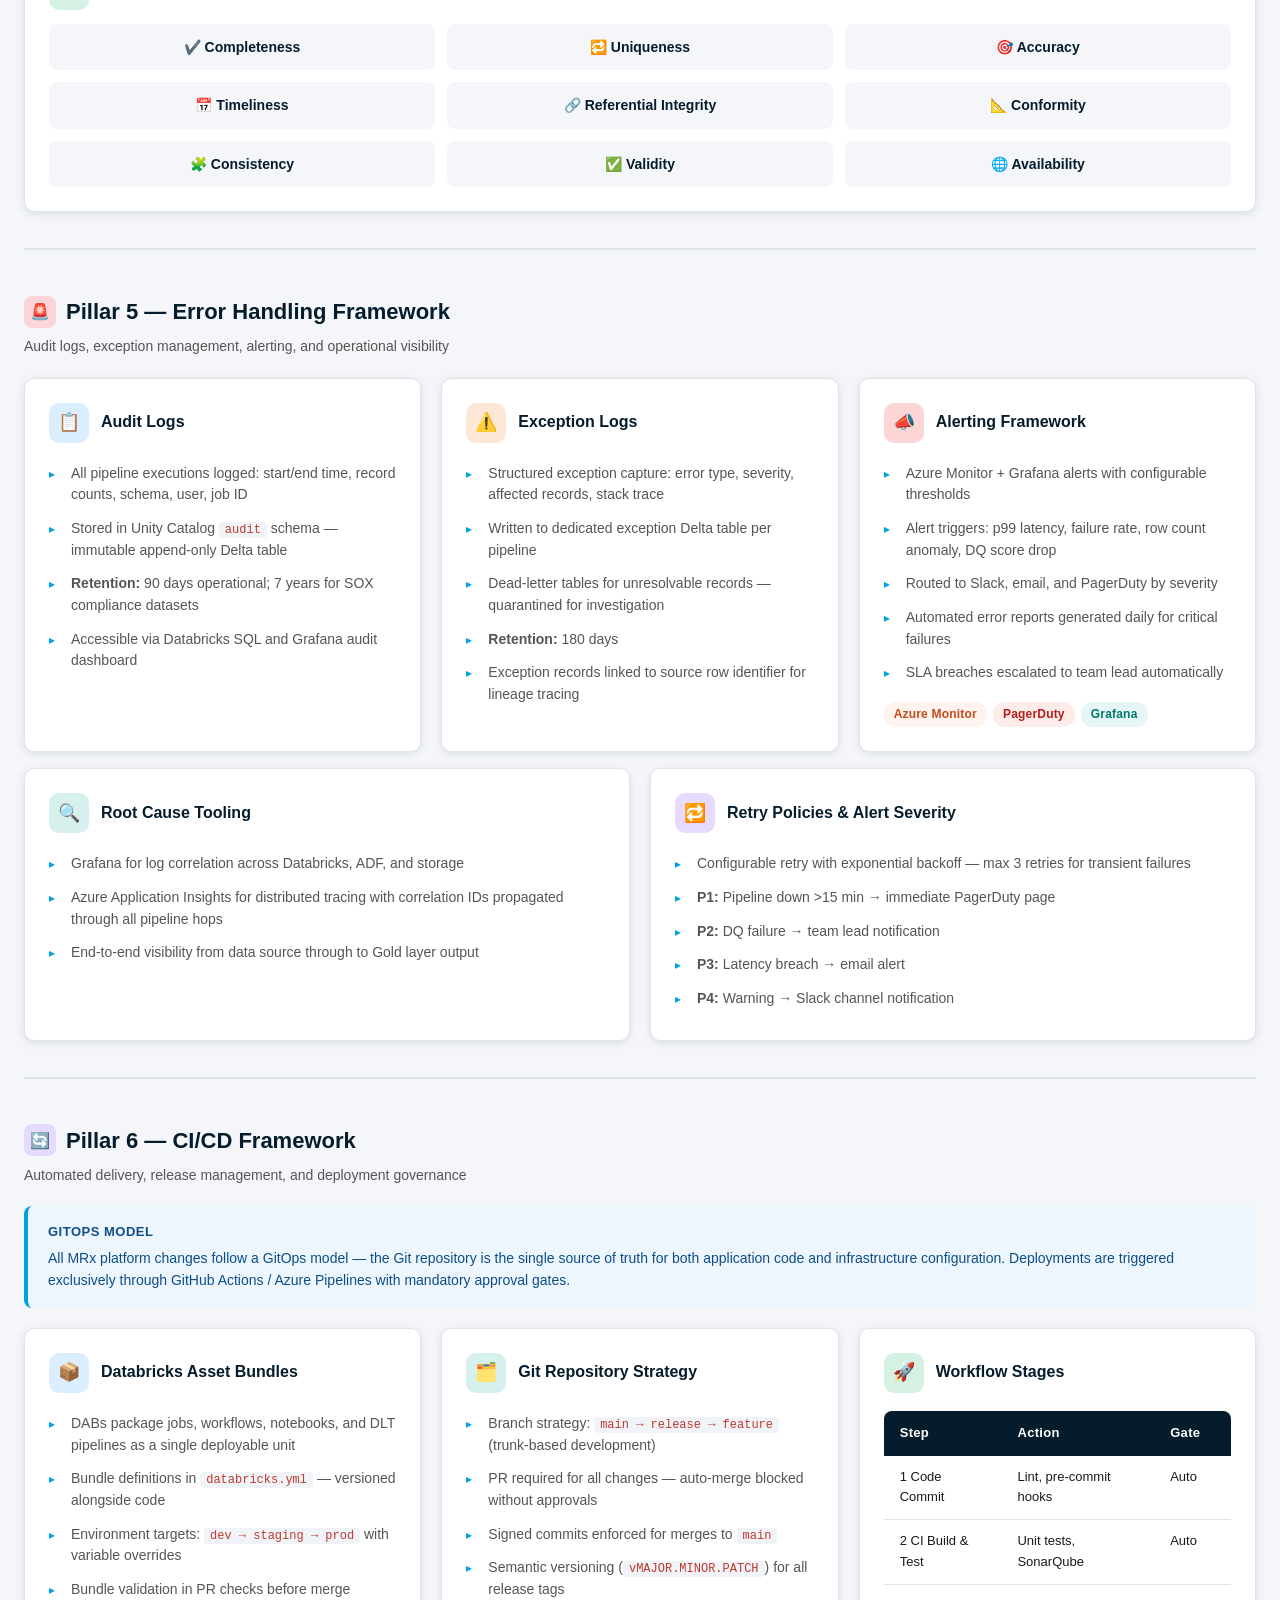
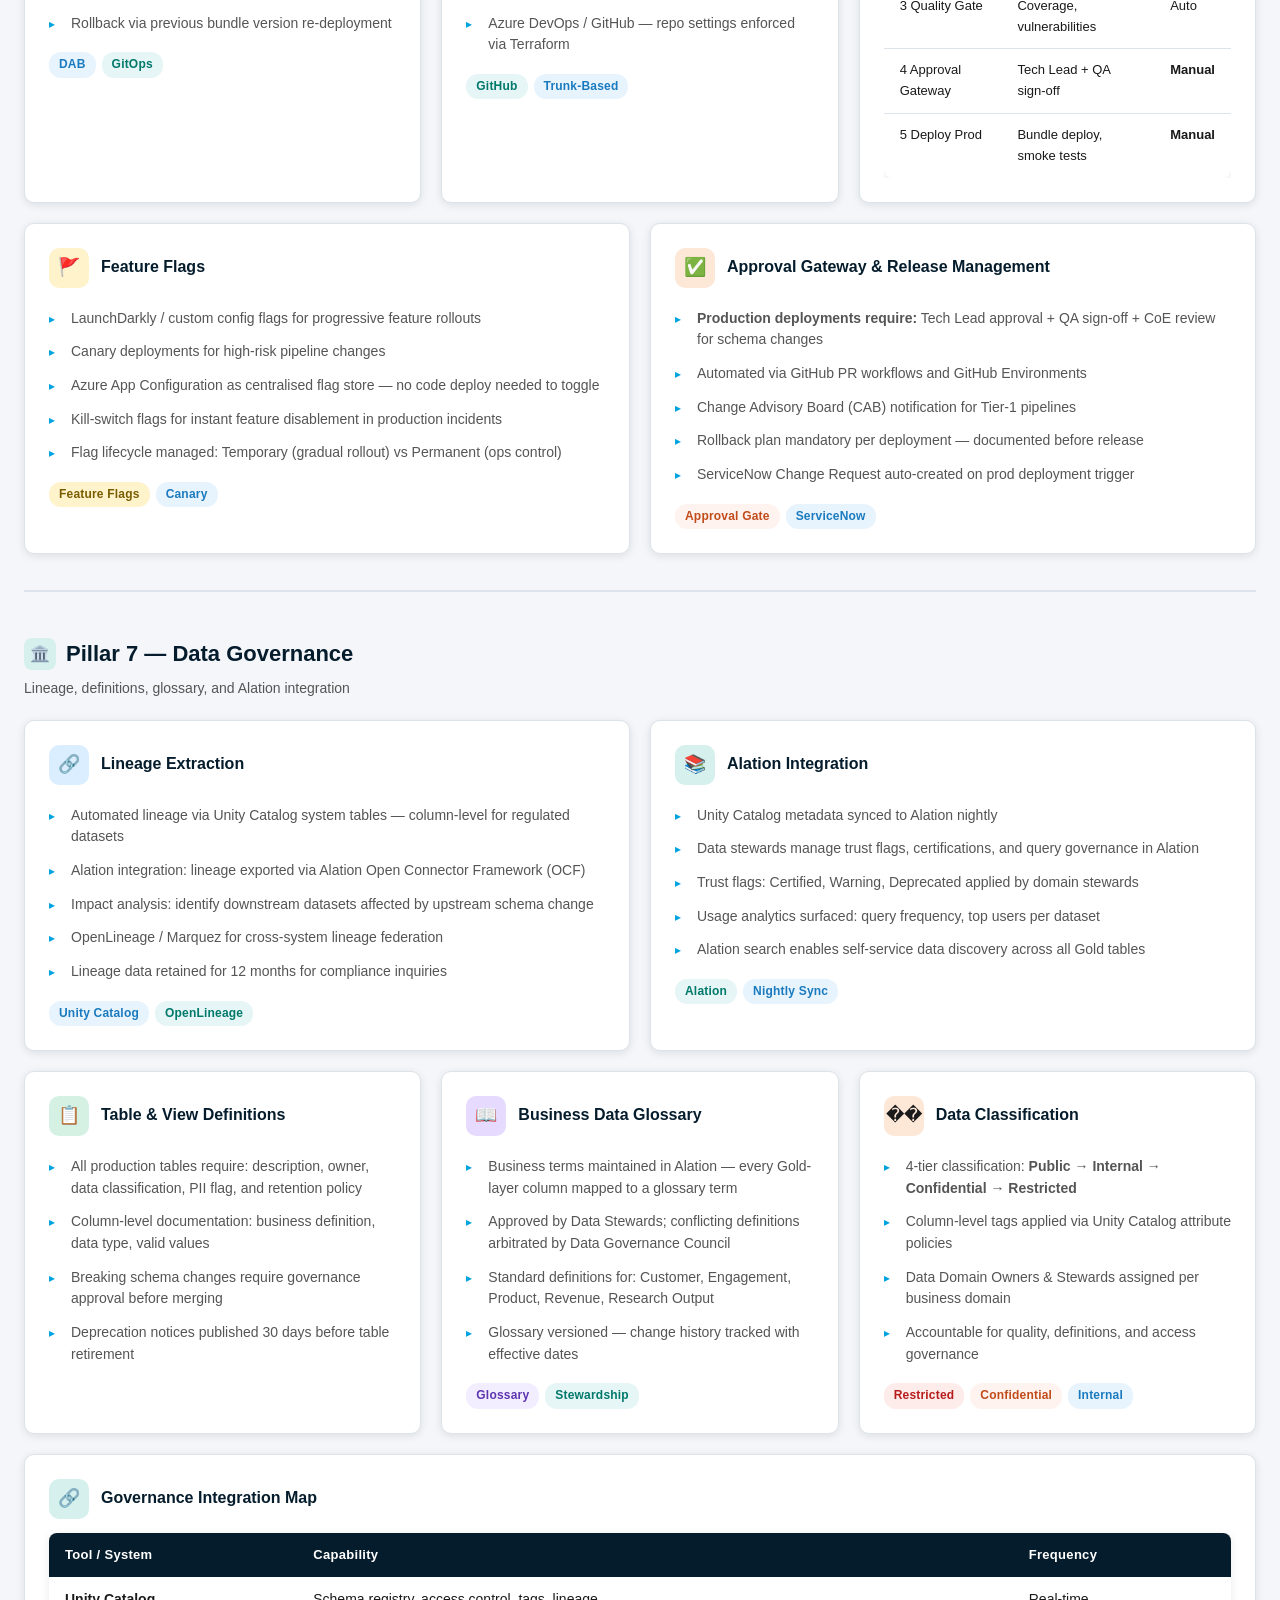
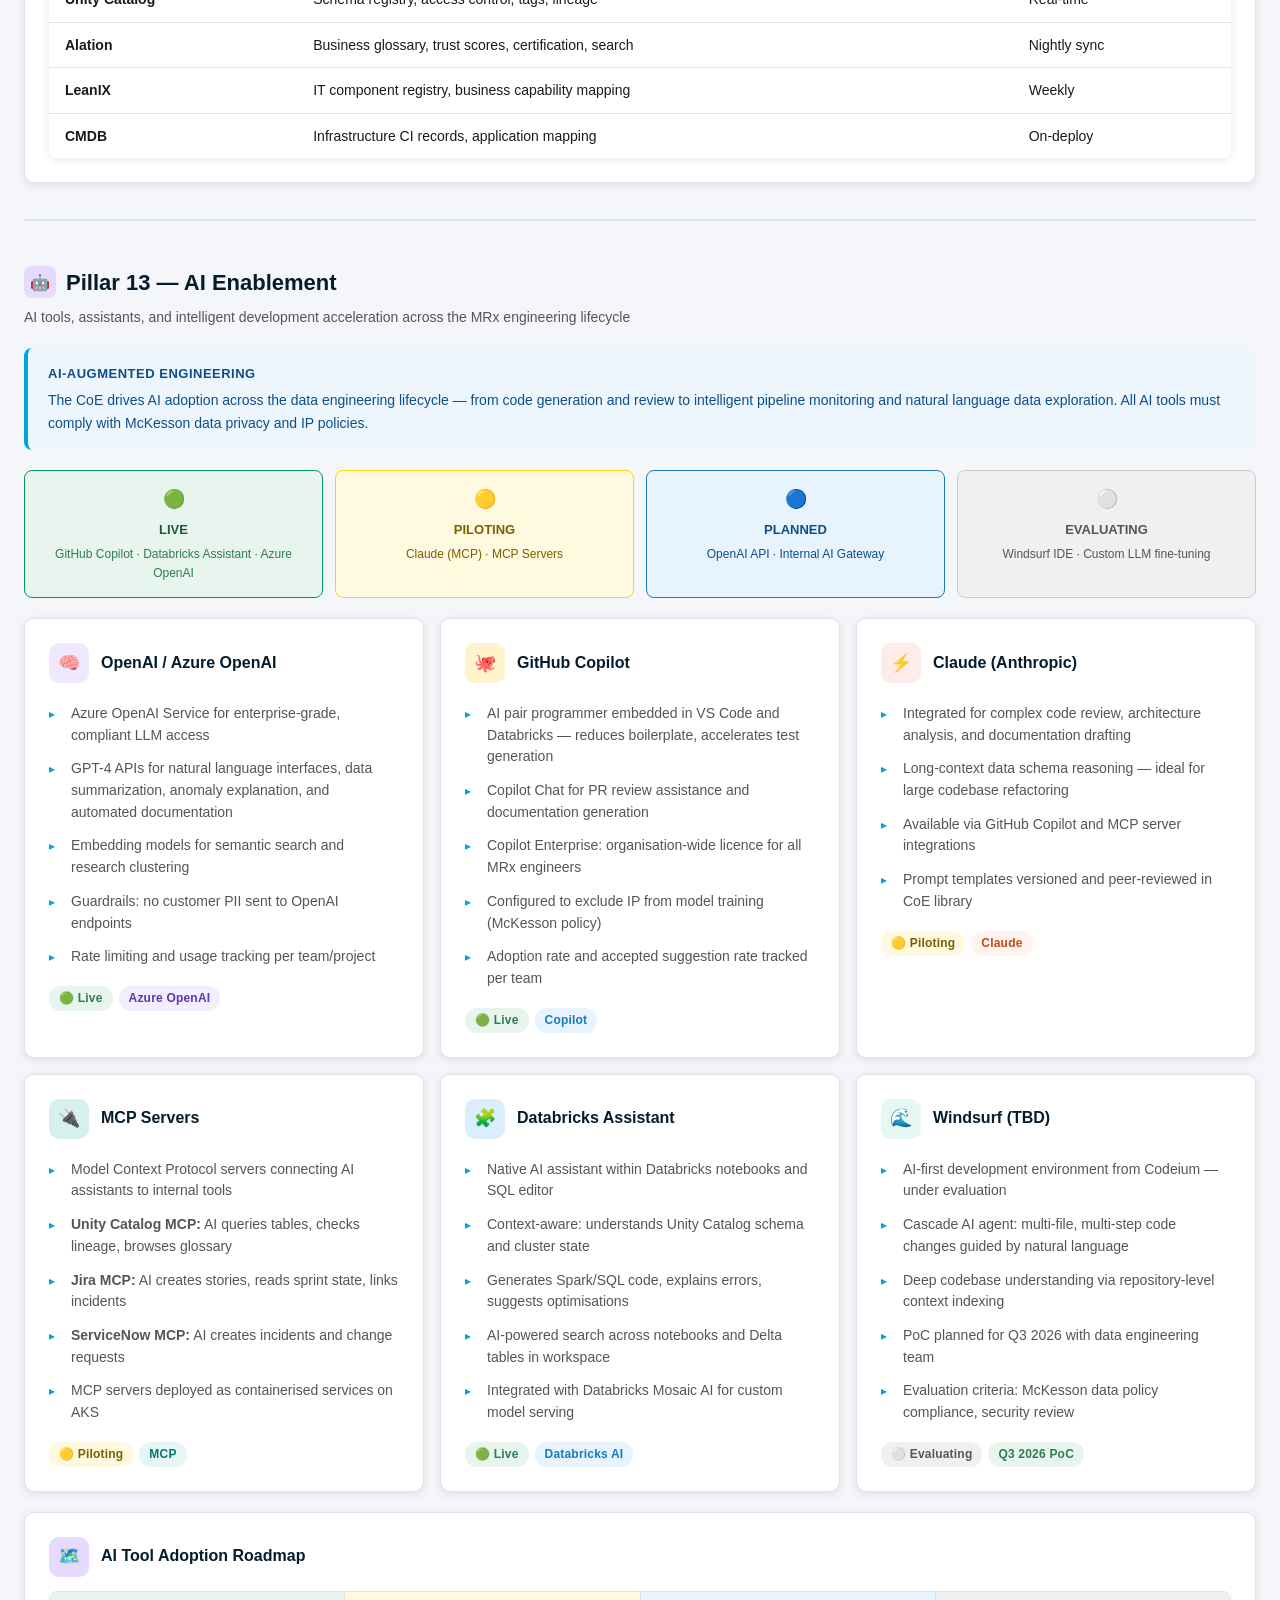
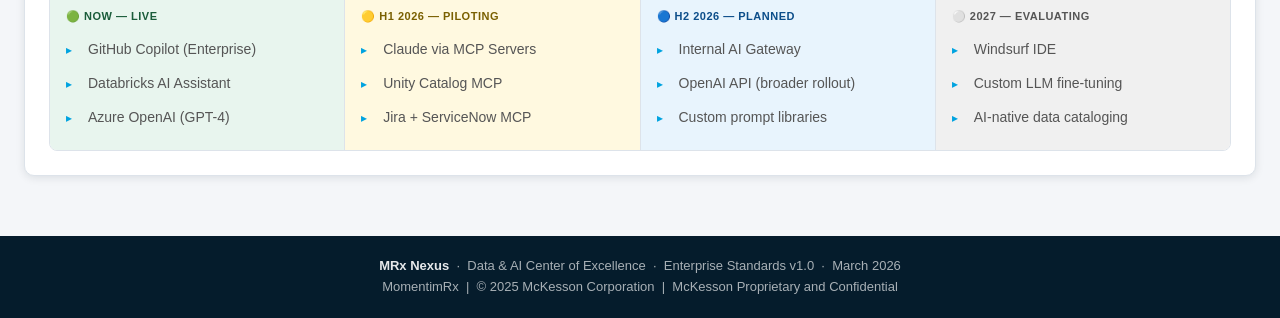
==== commit 09ee1f63: "Enrich MRx Nexus portal with CoE doc content + add SharePoint deployment guide Co-authored-by: vmuth" ====
--- a/data-ai.html
+++ b/data-ai.html
@@ -3,19 +3,31 @@
 <head>
   <meta charset="UTF-8" />
   <meta name="viewport" content="width=device-width, initial-scale=1.0" />
-  <title>MRx Platform | Data &amp; AI</title>
+  <title>MRx Nexus | Data &amp; AI</title>
   <link rel="stylesheet" href="styles.css" />
+  <style>
+    .layer-card { border-radius: 10px; padding: 22px; box-shadow: var(--card-shadow); border: 1px solid var(--mrx-border); }
+    .dq-dim-grid { display: grid; grid-template-columns: repeat(3,1fr); gap: 12px; }
+    @media(max-width:720px){ .dq-dim-grid { grid-template-columns: repeat(2,1fr); } }
+    .dq-dim { background: var(--mrx-gray-light); border-radius: 8px; padding: 12px 14px; font-size: 14px; font-weight: 600; color: var(--mrx-blue); text-align: center; }
+    .ai-status-grid { display: grid; grid-template-columns: repeat(4,1fr); gap: 12px; margin-bottom: 20px; }
+    @media(max-width:900px){ .ai-status-grid { grid-template-columns: repeat(2,1fr); } }
+    .ai-status-badge { border-radius: 8px; padding: 14px 12px; text-align: center; font-size: 13px; }
+    .ai-tool-grid { display: grid; grid-template-columns: repeat(3,1fr); gap: 16px; }
+    @media(max-width:900px){ .ai-tool-grid { grid-template-columns: repeat(2,1fr); } }
+    @media(max-width:600px){ .ai-tool-grid { grid-template-columns: 1fr; } }
+    code { background: #f0f4f8; border-radius: 4px; padding: 1px 6px; font-size: 12px; color: #c0392b; font-family: 'Courier New', monospace; }
+  </style>
 </head>
 <body>
 
-<!-- ─── Top Navigation ─────────────────────────────────────────────────── -->
 <nav class="top-nav">
   <div class="top-nav-inner">
     <a href="index.html" class="nav-brand">
       <div class="nav-brand-logo">MRx</div>
       <div>
-        <span class="nav-brand-text">MRx Platform</span>
-        <span class="nav-brand-sub">McKinsey Internal</span>
+        <span class="nav-brand-text">MRx Nexus</span>
+        <span class="nav-brand-sub">Data &amp; AI CoE · MomentimRx</span>
       </div>
     </a>
     <ul class="nav-links">
@@ -27,99 +39,454 @@
   </div>
 </nav>
 
-<!-- ─── Breadcrumb ──────────────────────────────────────────────────────── -->
 <div class="breadcrumb">
   <div class="breadcrumb-inner">
-    <a href="index.html">MRx Platform</a>
-    <span class="sep">›</span>
-    <strong>Data &amp; AI</strong>
+    <a href="index.html">MRx Nexus CoE</a><span class="sep">›</span><strong>Data &amp; AI</strong>
   </div>
 </div>
 
-<!-- ─── Hero ────────────────────────────────────────────────────────────── -->
 <section class="page-hero">
   <div class="page-hero-inner">
-    <div class="hero-badge">Data &amp; AI Engineering</div>
-    <h1>Data &amp; AI Platform Frameworks</h1>
-    <p>Comprehensive engineering standards, development frameworks, data management practices, governance controls, and AI-augmented tooling that power the MRx data platform.</p>
+    <div class="hero-badge">Pillars 1–7 &amp; 13 · Enterprise Standards v1.0</div>
+    <h1>Data &amp; AI Engineering Frameworks</h1>
+    <p>CoE standards covering NFR requirements, development patterns, data management, testing, error handling, CI/CD pipeline governance, data governance, and AI enablement — the complete engineering foundation for the MRx platform.</p>
   </div>
 </section>
 
-<!-- ─── Page Sub-Navigation ─────────────────────────────────────────────── -->
-<div style="background:var(--white);border-bottom:1px solid var(--mckinsey-border);position:sticky;top:65px;z-index:900;">
+<div style="background:var(--white);border-bottom:1px solid var(--mrx-border);position:sticky;top:65px;z-index:900;">
   <div class="page-tabs" style="max-width:1400px;margin:0 auto;">
-    <a href="#nfr"        class="page-tab">NFR Framework</a>
-    <a href="#dev"        class="page-tab">Development Framework</a>
-    <a href="#data-mgmt"  class="page-tab">Data Management</a>
-    <a href="#testing"    class="page-tab">Testing Framework</a>
-    <a href="#error"      class="page-tab">Error Handling</a>
-    <a href="#cicd"       class="page-tab">CICD</a>
-    <a href="#governance" class="page-tab">Data Governance</a>
-    <a href="#ai"         class="page-tab">AI Capabilities</a>
+    <a href="#nfr"        class="page-tab">📋 NFR &amp; Standards</a>
+    <a href="#dev"        class="page-tab">⚙️ Dev Framework</a>
+    <a href="#data-mgmt"  class="page-tab">🗄️ Data Management</a>
+    <a href="#testing"    class="page-tab">🧪 Testing</a>
+    <a href="#error"      class="page-tab">🚨 Error Handling</a>
+    <a href="#cicd"       class="page-tab">🔄 CI/CD</a>
+    <a href="#governance" class="page-tab">🏛️ Data Governance</a>
+    <a href="#ai"         class="page-tab">🤖 AI Enablement</a>
   </div>
 </div>
 
-<!-- ─── Main Content ────────────────────────────────────────────────────── -->
 <main class="page-content">
 
-  <!-- NFR Framework ────────────────────────────────────────────────────── -->
+  <!-- ─── Pillar 1: NFR ─────────────────────────────────────────────── -->
   <section class="section-anchor" id="nfr">
-    <div class="section-title">
-      <span class="icon icon-orange">📋</span>
-      NFR Template &amp; Checks
-    </div>
-    <div class="section-subtitle">Non-Functional Requirements template for all MRx platform workloads</div>
+    <div class="section-title"><span class="icon icon-orange">📋</span> Pillar 1 — NFR Template &amp; Checks</div>
+    <div class="section-subtitle">Non-Functional Requirements — Enterprise Standards &amp; Compliance</div>
 
     <div class="info-box orange" style="margin-bottom:20px;">
       <strong>Purpose</strong>
-      Every service and pipeline deployed on the MRx platform must pass NFR gate checks before production promotion. This ensures consistent security posture, reliability targets, and architectural governance across all workloads.
+      The NFR framework ensures every data platform asset meets enterprise-grade non-functional standards prior to production release. All components must pass these checks as part of the CoE governance gate.
     </div>
 
     <div class="grid-3" style="margin-bottom:20px;">
       <div class="card">
-        <div class="card-header">
-          <div class="card-icon icon-orange">🏷️</div>
-          <div class="card-title">Tagging &amp; Resource Classification</div>
-        </div>
-        <ul class="styled-list">
-          <li><strong>Mandatory tags:</strong> Environment, CostCenter, Owner, Project, Classification</li>
-          <li>LeanIX BA (Business Application) number linkage</li>
-          <li>LeanIX AS (Application Service) number for each component</li>
-          <li>Automated tagging compliance via Azure Policy</li>
-          <li>Tag enforcement in Terraform modules before provisioning</li>
-        </ul>
-        <div class="tags"><span class="tag tag-orange">Azure Policy</span><span class="tag tag-blue">LeanIX</span><span class="tag tag-teal">Terraform</span></div>
-      </div>
-      <div class="card">
-        <div class="card-header">
-          <div class="card-icon icon-red">🛡️</div>
-          <div class="card-title">Security Checks</div>
-        </div>
-        <ul class="styled-list">
-          <li>Wiz cloud security scan — no critical/high open findings</li>
-          <li>GitHub Advanced Security gate — secrets scan pass</li>
-          <li>SonarQube quality gate — no blocker or critical issues</li>
-          <li>IAM review: least-privilege principle enforced</li>
-          <li>Network segmentation: private endpoints, NSG rules validated</li>
-          <li>Panorama vulnerability assessment sign-off</li>
-        </ul>
-        <div class="tags"><span class="tag tag-red">Wiz</span><span class="tag tag-orange">Panorama</span><span class="tag tag-blue">GitHub</span></div>
-      </div>
-      <div class="card">
-        <div class="card-header">
-          <div class="card-icon icon-teal">⏱️</div>
-          <div class="card-title">RTO / RPO &amp; SLA Targets</div>
-        </div>
+        <div class="card-header"><div class="card-icon icon-orange">🏷️</div><div class="card-title">Tagging Standards</div></div>
+        <p class="card-desc" style="margin-bottom:10px;">Mandatory tags applied to <em>all</em> cloud resources and data assets:</p>
+        <ul class="styled-list">
+          <li><code>Owner</code> — responsible team or individual</li>
+          <li><code>CostCenter</code> — chargeback business unit</li>
+          <li><code>Environment</code> — prod / staging / dev</li>
+          <li><code>Application</code> — application name or code</li>
+          <li><code>DR-Tier</code> — disaster recovery classification</li>
+        </ul>
+        <div class="tags"><span class="tag tag-orange">Azure Policy</span><span class="tag tag-blue">Terraform Enforced</span></div>
+      </div>
+      <div class="card">
+        <div class="card-header"><div class="card-icon icon-red">🔐</div><div class="card-title">Security Checks</div></div>
+        <ul class="styled-list">
+          <li>Pre-deployment security scans: authentication, authorisation, encryption at-rest and in-transit</li>
+          <li>Network isolation: private endpoints, VNet injection, no public IP on clusters</li>
+          <li>Wiz CSPM: no critical/high open findings before promotion</li>
+          <li>GitHub Advanced Security gate: secret scan must pass</li>
+          <li>SonarQube: 0 critical bugs, 0 vulnerabilities, >80% coverage</li>
+        </ul>
+        <div class="tags"><span class="tag tag-red">Wiz</span><span class="tag tag-blue">GHAS</span><span class="tag tag-green">SonarQube</span></div>
+      </div>
+      <div class="card">
+        <div class="card-header"><div class="card-icon icon-teal">⏱️</div><div class="card-title">RTO / RPO Targets</div></div>
+        <table class="data-table" style="font-size:13px;">
+          <thead><tr><th>Tier</th><th>RTO</th><th>RPO</th><th>Availability</th></tr></thead>
+          <tbody>
+            <tr><td><span class="tag tag-red">Critical</span></td><td>&lt; 1 hr</td><td>&lt; 15 min</td><td>99.95%</td></tr>
+            <tr><td><span class="tag tag-orange">High</span></td><td>&lt; 4 hr</td><td>&lt; 1 hr</td><td>99.9%</td></tr>
+            <tr><td><span class="tag tag-blue">Standard</span></td><td>&lt; 8 hr</td><td>&lt; 4 hr</td><td>99.5%</td></tr>
+            <tr><td><span class="tag tag-gray">Low</span></td><td>&lt; 24 hr</td><td>&lt; 8 hr</td><td>99%</td></tr>
+          </tbody>
+        </table>
+        <p class="card-desc" style="margin-top:8px;font-size:13px;">RTO/RPO defined per DR tier. Enforced via runbooks and tested quarterly.</p>
+      </div>
+    </div>
+
+    <div class="grid-2" style="margin-bottom:20px;">
+      <div class="card">
+        <div class="card-header"><div class="card-icon icon-blue">🏦</div><div class="card-title">HA / DR Architecture</div></div>
+        <ul class="styled-list">
+          <li><strong>SLA Definition:</strong> Data pipeline SLAs cover freshness, 99.9% availability, and latency thresholds — tracked via observability dashboards</li>
+          <li><strong>High Availability:</strong> Multi-zone deployment, auto-scaling, and failover policies mandated for all Tier-1 workloads</li>
+          <li><strong>Disaster Recovery:</strong> DR playbooks, geo-redundant storage, and validated restore procedures for all critical datasets</li>
+          <li>DR drills conducted quarterly with documented pass/fail results</li>
+          <li>Active-passive geo-replication for Databricks workspaces on critical tiers</li>
+        </ul>
+      </div>
+      <div class="card">
+        <div class="card-header"><div class="card-icon icon-green">🏛️</div><div class="card-title">LeanIX &amp; CMDB Integration</div></div>
+        <table class="data-table" style="font-size:13px;">
+          <thead><tr><th>Integration Target</th><th>Requirement</th></tr></thead>
+          <tbody>
+            <tr><td><strong>LeanIX</strong></td><td>All platform components registered as IT components with business capability mapping and lifecycle status</td></tr>
+            <tr><td><strong>CMDB</strong></td><td>Automated CMDB sync for every Databricks workspace, cluster, and catalog resource</td></tr>
+            <tr><td><strong>BA Mapping</strong></td><td>Data assets linked to consuming business applications via Application Service (AS) numbers</td></tr>
+            <tr><td><strong>AS Numbers</strong></td><td>Each pipeline and dataset assigned an AS number for traceability from infrastructure to business process</td></tr>
+          </tbody>
+        </table>
+      </div>
+    </div>
+  </section>
+
+  <hr class="section-divider" />
+
+  <!-- ─── Pillar 2: Dev Framework ────────────────────────────────────── -->
+  <section class="section-anchor" id="dev">
+    <div class="section-title"><span class="icon icon-blue">⚙️</span> Pillar 2 — Development Framework</div>
+    <div class="section-subtitle">Standards for pipeline engineering, tooling, and AI-assisted development</div>
+
+    <div class="grid-3" style="margin-bottom:20px;">
+      <div class="card">
+        <div class="card-header"><div class="card-icon icon-teal">📥</div><div class="card-title">Ingestion Tools</div></div>
+        <ul class="styled-list">
+          <li><strong>Azure Data Factory (ADF)</strong> — orchestrated batch ingestion with monitoring</li>
+          <li><strong>Autoloader</strong> — incremental file ingestion with schema evolution from ADLS Gen2</li>
+          <li><strong>Kafka</strong> — event-driven streaming ingestion via Azure Event Hubs</li>
+          <li><strong>REST APIs</strong> — generic configurable HTTP source connectors</li>
+          <li>Standardized connector catalog maintained in the CoE repository</li>
+          <li><strong>Delta Live Tables (DLT)</strong> — declarative streaming pipelines with built-in quality expectations</li>
+        </ul>
+        <div class="tags"><span class="tag tag-teal">Autoloader</span><span class="tag tag-blue">ADF</span><span class="tag tag-gray">Kafka</span></div>
+      </div>
+      <div class="card">
+        <div class="card-header"><div class="card-icon icon-purple">🎛️</div><div class="card-title">Config-Driven Engineering</div></div>
+        <ul class="styled-list">
+          <li>Metadata-driven pipeline patterns — data sources, transformations, and targets declared via YAML/JSON config</li>
+          <li>Zero-code duplication: new sources onboarded via config only</li>
+          <li>Dynamic job generation from metadata — no copy-paste pipeline proliferation</li>
+          <li>Environment-aware configs: dev / staging / prod parameter overrides</li>
+          <li>Config versioned in Git alongside application code</li>
+        </ul>
+        <div class="tags"><span class="tag tag-purple">Config-Driven</span><span class="tag tag-blue">Metadata</span></div>
+      </div>
+      <div class="card">
+        <div class="card-header"><div class="card-icon" style="background:#fff3cc;">🤖</div><div class="card-title">AI-Assisted Development</div></div>
+        <ul class="styled-list">
+          <li><strong>GitHub Copilot</strong> — inline code completion in VS Code and Databricks</li>
+          <li><strong>Databricks Assistant</strong> — notebook-native suggestions, query optimisation, debugging</li>
+          <li><strong>Claude (Anthropic)</strong> — complex code review, architecture analysis, long-context reasoning</li>
+          <li>AI-generated unit tests to accelerate coverage targets</li>
+          <li>Prompt templates versioned in Git; outputs logged for governance</li>
+        </ul>
+        <div class="tags"><span class="tag tag-purple">Copilot</span><span class="tag tag-blue">Databricks AI</span><span class="tag tag-teal">Claude</span></div>
+      </div>
+    </div>
+
+    <div class="grid-3" style="margin-bottom:20px;">
+      <div class="card">
+        <div class="card-header"><div class="card-icon icon-green">🔍</div><div class="card-title">SonarQube Code Quality</div></div>
+        <ul class="styled-list">
+          <li>Static code analysis on every PR — quality gate blocks promotion on failures</li>
+          <li><strong>Gate thresholds:</strong> 0 critical bugs, 0 vulnerabilities, &gt;80% code coverage</li>
+          <li>Duplication &lt;3%, security hotspot review mandatory before merge to main</li>
+          <li>Python, SQL, and Terraform all scanned in same pipeline</li>
+          <li>SonarLint IDE plugin enabled for shift-left quality feedback</li>
+        </ul>
+        <div class="tags"><span class="tag tag-green">SonarQube</span><span class="tag tag-orange">Quality Gate</span></div>
+      </div>
+      <div class="card">
+        <div class="card-header"><div class="card-icon icon-blue">📦</div><div class="card-title">Reusable Libraries</div></div>
+        <ul class="styled-list">
+          <li>Shared Python/Scala libraries for transformations, schema validation, and utilities</li>
+          <li>Published to internal package registry (Azure Artifacts / GitHub Packages)</li>
+          <li>Semantic versioning; breaking changes require major version bump</li>
+          <li>Library changes require CoE review before release</li>
+        </ul>
+        <div class="tags"><span class="tag tag-blue">Package Registry</span><span class="tag tag-teal">Python/Scala</span></div>
+      </div>
+      <div class="card">
+        <div class="card-header"><div class="card-icon icon-orange">📐</div><div class="card-title">Code Standards</div></div>
+        <ul class="styled-list">
+          <li>PEP8 / Black formatting enforced via pre-commit hooks</li>
+          <li>Docstring requirements and type hints mandatory</li>
+          <li>CI pipeline checks enforce formatting and linting on every commit</li>
+          <li>ADRs (Architecture Decision Records) required for significant design decisions</li>
+        </ul>
+        <div class="tags"><span class="tag tag-orange">PEP8</span><span class="tag tag-blue">Black</span><span class="tag tag-green">Type Hints</span></div>
+      </div>
+    </div>
+
+    <div class="card" style="margin-bottom:0;">
+      <div class="card-header"><div class="card-icon icon-teal">🎛️</div><div class="card-title">Metadata-Driven Pipeline Architecture</div></div>
+      <table class="data-table" style="margin-top:8px;">
+        <thead><tr><th>Layer</th><th>Component</th><th>Standard</th></tr></thead>
+        <tbody>
+          <tr><td><strong>Source Config</strong></td><td>YAML / JSON metadata</td><td>Schema, partition keys, watermark columns, SLA defined per source</td></tr>
+          <tr><td><strong>Ingestion</strong></td><td>Config-driven ADF / Autoloader</td><td>Delta Live Tables for streaming; ADF copy activity for batch</td></tr>
+          <tr><td><strong>Transform</strong></td><td>PySpark / SQL templates</td><td>Medallion pattern: Bronze → Silver → Gold with lineage capture</td></tr>
+          <tr><td><strong>Output</strong></td><td>Managed Delta tables</td><td>Partitioned, optimized, and vacuumed per CoE schedule</td></tr>
+        </tbody>
+      </table>
+    </div>
+  </section>
+
+  <hr class="section-divider" />
+
+  <!-- ─── Pillar 3: Data Management ─────────────────────────────────── -->
+  <section class="section-anchor" id="data-mgmt">
+    <div class="section-title"><span class="icon icon-teal">🗄️</span> Pillar 3 — Data Management</div>
+    <div class="section-subtitle">Modeling standards, catalog structure, medallion architecture, and storage optimization</div>
+
+    <div class="info-box teal" style="margin-bottom:20px;">
+      <strong>Medallion Architecture</strong>
+      The CoE mandates the Medallion architecture pattern for all MRx data assets — a multi-layer strategy that incrementally improves data quality and structure as data flows from raw ingestion (Bronze) through cleansed (Silver) to business-ready (Gold).
+    </div>
+
+    <div class="grid-3" style="margin-bottom:20px;">
+      <div class="layer-card" style="border-top:4px solid #cd7f32; background:#fffaf5;">
+        <div style="font-size:22px;margin-bottom:8px;">🟤</div>
+        <div style="font-size:15px;font-weight:700;color:#7a4000;margin-bottom:6px;">BRONZE — Raw Zone</div>
+        <p class="card-desc">Exact copy of source data. No transformations. Immutable append-only Delta tables. Full history retained.</p>
+        <ul class="styled-list" style="margin-top:10px;">
+          <li>Schema-on-read with Autoloader schema inference</li>
+          <li>Partition by <code>ingest_date</code> for efficient pruning</li>
+          <li>30-day retention for raw streams; 7-year for compliance datasets</li>
+          <li>No PII masking at this layer — access restricted</li>
+        </ul>
+      </div>
+      <div class="layer-card" style="border-top:4px solid #9e9e9e; background:#fafafa;">
+        <div style="font-size:22px;margin-bottom:8px;">⚪</div>
+        <div style="font-size:15px;font-weight:700;color:#555;margin-bottom:6px;">SILVER — Conformed Zone</div>
+        <p class="card-desc">Cleansed, deduplicated, typed, and enriched. Business rules applied. Standardized schema and naming.</p>
+        <ul class="styled-list" style="margin-top:10px;">
+          <li>Data quality checks applied (nulls, ranges, referential integrity)</li>
+          <li>SCD Type 2 patterns for slowly-changing dimensions</li>
+          <li>PII tokenisation and masking applied at this layer</li>
+          <li>Z-ordering on high-cardinality filter columns</li>
+        </ul>
+      </div>
+      <div class="layer-card" style="border-top:4px solid #ffd700; background:#fffef0;">
+        <div style="font-size:22px;margin-bottom:8px;">🟡</div>
+        <div style="font-size:15px;font-weight:700;color:#7a6000;margin-bottom:6px;">GOLD — Business Zone</div>
+        <p class="card-desc">Aggregated, business-specific datasets. Dimensional models and KPIs ready for analytics and ML consumption.</p>
+        <ul class="styled-list" style="margin-top:10px;">
+          <li>Optimised for read performance (BI tools, SQL analytics)</li>
+          <li>Governed via Unity Catalog with row/column-level security</li>
+          <li>Published to Alation for self-service data discovery</li>
+          <li>Every column mapped to business glossary term</li>
+        </ul>
+      </div>
+    </div>
+
+    <div class="grid-3" style="margin-bottom:20px;">
+      <div class="card">
+        <div class="card-header"><div class="card-icon icon-blue">📐</div><div class="card-title">Data Modeling</div></div>
+        <ul class="styled-list">
+          <li>Dimensional and Data Vault 2.0 patterns supported</li>
+          <li>Entity-relationship docs required for all new domains</li>
+          <li>Schema changes governed via CoE change control process</li>
+          <li>Naming convention: snake_case, domain-prefixed (e.g., <code>mrx_customer_id</code>)</li>
+          <li>Surrogate keys generated via hash (<code>md5</code>/<code>sha256</code>)</li>
+        </ul>
+      </div>
+      <div class="card">
+        <div class="card-header"><div class="card-icon icon-teal">📚</div><div class="card-title">Data Catalog Structure</div></div>
+        <ul class="styled-list">
+          <li>Unity Catalog hierarchy: <code>metastore → catalog → schema → table</code></li>
+          <li>Naming conventions enforced by CI validation</li>
+          <li>All production tables: managed Delta tables in Unity Catalog</li>
+          <li>External tables require CoE approval</li>
+          <li>Table documentation: owner, classification, PII flag, retention policy</li>
+        </ul>
+        <div class="tags"><span class="tag tag-teal">Unity Catalog</span><span class="tag tag-blue">Managed Tables</span></div>
+      </div>
+      <div class="card">
+        <div class="card-header"><div class="card-icon icon-green">🧹</div><div class="card-title">Partitioning &amp; Vacuuming</div></div>
+        <ul class="styled-list">
+          <li><strong>Partition columns:</strong> date/event_date for time-series; geography or business key for large reference datasets</li>
+          <li><strong>OPTIMIZE:</strong> scheduled weekly — compacts small files to 128 MB targets</li>
+          <li><strong>VACUUM:</strong> 7-day default retention; 30-day for regulated datasets</li>
+          <li>Delta table statistics collected automatically for query plan optimisation</li>
+          <li>Liquid clustering evaluated for high-churn tables</li>
+        </ul>
+        <div class="tags"><span class="tag tag-green">OPTIMIZE</span><span class="tag tag-blue">VACUUM</span><span class="tag tag-teal">Delta Lake</span></div>
+      </div>
+    </div>
+  </section>
+
+  <hr class="section-divider" />
+
+  <!-- ─── Pillar 4: Testing ──────────────────────────────────────────── -->
+  <section class="section-anchor" id="testing">
+    <div class="section-title"><span class="icon icon-green">🧪</span> Pillar 4 — Testing Framework</div>
+    <div class="section-subtitle">Data quality, unit testing, and validation standards for robust pipelines</div>
+
+    <div class="grid-3" style="margin-bottom:20px;">
+      <div class="card">
+        <div class="card-header"><div class="card-icon icon-teal">✅</div><div class="card-title">Data Quality Framework</div></div>
+        <ul class="styled-list">
+          <li>Great Expectations / Databricks DQ rules — expectations defined per table</li>
+          <li>Covers: completeness, uniqueness, referential integrity, freshness</li>
+          <li>DQ scores published to observability dashboards</li>
+          <li>SLA breach auto-triggers incident workflow in ServiceNow</li>
+          <li>DQ results written to <code>audit.dq_results</code> Delta table</li>
+        </ul>
+        <div class="tags"><span class="tag tag-teal">Great Expectations</span><span class="tag tag-blue">DLT Expectations</span></div>
+      </div>
+      <div class="card">
+        <div class="card-header"><div class="card-icon icon-purple">🔬</div><div class="card-title">Unit Testing</div></div>
+        <ul class="styled-list">
+          <li>pytest for PySpark transformations — minimum 80% code coverage</li>
+          <li>chispa — PySpark DataFrame assertion library for Spark unit tests</li>
+          <li>Mocked data fixtures using Delta tables in test catalogs</li>
+          <li>Tests run in isolated Databricks test cluster via GitHub Actions</li>
+          <li>AI-generated test scaffolding via GitHub Copilot</li>
+        </ul>
+        <div class="tags"><span class="tag tag-purple">pytest</span><span class="tag tag-blue">chispa</span></div>
+      </div>
+      <div class="card">
+        <div class="card-header"><div class="card-icon icon-blue">🔄</div><div class="card-title">Integration Testing &amp; Contracts</div></div>
+        <ul class="styled-list">
+          <li>End-to-end pipeline tests in isolated sandbox environments</li>
+          <li>Data contracts validated between Bronze → Silver → Gold layers</li>
+          <li>Schema evolution checks on every run — breaking changes blocked by CI gate</li>
+          <li>Additive changes (new columns) auto-approved</li>
+          <li>Synthetic datasets for testing — PII anonymised via masking policies</li>
+          <li>Separate test catalog in Unity Catalog for isolated test data</li>
+        </ul>
+        <div class="tags"><span class="tag tag-blue">Integration Tests</span><span class="tag tag-teal">Schema Validation</span></div>
+      </div>
+    </div>
+
+    <div class="card" style="margin-bottom:0;">
+      <div class="card-header"><div class="card-icon icon-green">📊</div><div class="card-title">9 Data Quality Dimensions</div></div>
+      <div class="dq-dim-grid" style="margin-top:12px;">
+        <div class="dq-dim">✔️ Completeness</div>
+        <div class="dq-dim">🔁 Uniqueness</div>
+        <div class="dq-dim">🎯 Accuracy</div>
+        <div class="dq-dim">📅 Timeliness</div>
+        <div class="dq-dim">🔗 Referential Integrity</div>
+        <div class="dq-dim">📐 Conformity</div>
+        <div class="dq-dim">🧩 Consistency</div>
+        <div class="dq-dim">✅ Validity</div>
+        <div class="dq-dim">🌐 Availability</div>
+      </div>
+    </div>
+  </section>
+
+  <hr class="section-divider" />
+
+  <!-- ─── Pillar 5: Error Handling ──────────────────────────────────── -->
+  <section class="section-anchor" id="error">
+    <div class="section-title"><span class="icon icon-red">🚨</span> Pillar 5 — Error Handling Framework</div>
+    <div class="section-subtitle">Audit logs, exception management, alerting, and operational visibility</div>
+
+    <div class="grid-3" style="margin-bottom:16px;">
+      <div class="card">
+        <div class="card-header"><div class="card-icon icon-blue">📋</div><div class="card-title">Audit Logs</div></div>
+        <ul class="styled-list">
+          <li>All pipeline executions logged: start/end time, record counts, schema, user, job ID</li>
+          <li>Stored in Unity Catalog <code>audit</code> schema — immutable append-only Delta table</li>
+          <li><strong>Retention:</strong> 90 days operational; 7 years for SOX compliance datasets</li>
+          <li>Accessible via Databricks SQL and Grafana audit dashboard</li>
+        </ul>
+      </div>
+      <div class="card">
+        <div class="card-header"><div class="card-icon icon-orange">⚠️</div><div class="card-title">Exception Logs</div></div>
+        <ul class="styled-list">
+          <li>Structured exception capture: error type, severity, affected records, stack trace</li>
+          <li>Written to dedicated exception Delta table per pipeline</li>
+          <li>Dead-letter tables for unresolvable records — quarantined for investigation</li>
+          <li><strong>Retention:</strong> 180 days</li>
+          <li>Exception records linked to source row identifier for lineage tracing</li>
+        </ul>
+      </div>
+      <div class="card">
+        <div class="card-header"><div class="card-icon icon-red">📣</div><div class="card-title">Alerting Framework</div></div>
+        <ul class="styled-list">
+          <li>Azure Monitor + Grafana alerts with configurable thresholds</li>
+          <li>Alert triggers: p99 latency, failure rate, row count anomaly, DQ score drop</li>
+          <li>Routed to Slack, email, and PagerDuty by severity</li>
+          <li>Automated error reports generated daily for critical failures</li>
+          <li>SLA breaches escalated to team lead automatically</li>
+        </ul>
+        <div class="tags"><span class="tag tag-orange">Azure Monitor</span><span class="tag tag-red">PagerDuty</span><span class="tag tag-teal">Grafana</span></div>
+      </div>
+    </div>
+
+    <div class="grid-2" style="margin-bottom:0;">
+      <div class="card">
+        <div class="card-header"><div class="card-icon icon-teal">🔍</div><div class="card-title">Root Cause Tooling</div></div>
+        <ul class="styled-list">
+          <li>Grafana for log correlation across Databricks, ADF, and storage</li>
+          <li>Azure Application Insights for distributed tracing with correlation IDs propagated through all pipeline hops</li>
+          <li>End-to-end visibility from data source through to Gold layer output</li>
+        </ul>
+      </div>
+      <div class="card">
+        <div class="card-header"><div class="card-icon icon-purple">🔁</div><div class="card-title">Retry Policies &amp; Alert Severity</div></div>
+        <ul class="styled-list">
+          <li>Configurable retry with exponential backoff — max 3 retries for transient failures</li>
+          <li><strong>P1:</strong> Pipeline down &gt;15 min → immediate PagerDuty page</li>
+          <li><strong>P2:</strong> DQ failure → team lead notification</li>
+          <li><strong>P3:</strong> Latency breach → email alert</li>
+          <li><strong>P4:</strong> Warning → Slack channel notification</li>
+        </ul>
+      </div>
+    </div>
+  </section>
+
+  <hr class="section-divider" />
+
+  <!-- ─── Pillar 6: CI/CD ────────────────────────────────────────────── -->
+  <section class="section-anchor" id="cicd">
+    <div class="section-title"><span class="icon icon-purple">🔄</span> Pillar 6 — CI/CD Framework</div>
+    <div class="section-subtitle">Automated delivery, release management, and deployment governance</div>
+
+    <div class="info-box blue" style="margin-bottom:20px;">
+      <strong>GitOps Model</strong>
+      All MRx platform changes follow a GitOps model — the Git repository is the single source of truth for both application code and infrastructure configuration. Deployments are triggered exclusively through GitHub Actions / Azure Pipelines with mandatory approval gates.
+    </div>
+
+    <div class="grid-3" style="margin-bottom:20px;">
+      <div class="card">
+        <div class="card-header"><div class="card-icon icon-blue">📦</div><div class="card-title">Databricks Asset Bundles</div></div>
+        <ul class="styled-list">
+          <li>DABs package jobs, workflows, notebooks, and DLT pipelines as a single deployable unit</li>
+          <li>Bundle definitions in <code>databricks.yml</code> — versioned alongside code</li>
+          <li>Environment targets: <code>dev → staging → prod</code> with variable overrides</li>
+          <li>Bundle validation in PR checks before merge</li>
+          <li>Rollback via previous bundle version re-deployment</li>
+        </ul>
+        <div class="tags"><span class="tag tag-blue">DAB</span><span class="tag tag-teal">GitOps</span></div>
+      </div>
+      <div class="card">
+        <div class="card-header"><div class="card-icon icon-teal">🗂️</div><div class="card-title">Git Repository Strategy</div></div>
+        <ul class="styled-list">
+          <li>Branch strategy: <code>main → release → feature</code> (trunk-based development)</li>
+          <li>PR required for all changes — auto-merge blocked without approvals</li>
+          <li>Signed commits enforced for merges to <code>main</code></li>
+          <li>Semantic versioning (<code>vMAJOR.MINOR.PATCH</code>) for all release tags</li>
+          <li>Azure DevOps / GitHub — repo settings enforced via Terraform</li>
+        </ul>
+        <div class="tags"><span class="tag tag-teal">GitHub</span><span class="tag tag-blue">Trunk-Based</span></div>
+      </div>
+      <div class="card">
+        <div class="card-header"><div class="card-icon icon-green">🚀</div><div class="card-title">Workflow Stages</div></div>
         <div style="overflow:auto;">
           <table class="data-table" style="font-size:13px;margin-top:4px;">
-            <thead>
-              <tr><th>Tier</th><th>RTO</th><th>RPO</th><th>Availability</th></tr>
-            </thead>
+            <thead><tr><th>Step</th><th>Action</th><th>Gate</th></tr></thead>
             <tbody>
-              <tr><td><span class="tag tag-red">Critical</span></td><td>&lt; 1 hr</td><td>&lt; 15 min</td><td>99.95%</td></tr>
-              <tr><td><span class="tag tag-orange">High</span></td><td>&lt; 4 hr</td><td>&lt; 1 hr</td><td>99.9%</td></tr>
-              <tr><td><span class="tag tag-blue">Standard</span></td><td>&lt; 8 hr</td><td>&lt; 4 hr</td><td>99.5%</td></tr>
-              <tr><td><span class="tag tag-gray">Low</span></td><td>&lt; 24 hr</td><td>&lt; 8 hr</td><td>99%</td></tr>
+              <tr><td>1 Code Commit</td><td>Lint, pre-commit hooks</td><td>Auto</td></tr>
+              <tr><td>2 CI Build &amp; Test</td><td>Unit tests, SonarQube</td><td>Auto</td></tr>
+              <tr><td>3 Quality Gate</td><td>Coverage, vulnerabilities</td><td>Auto</td></tr>
+              <tr><td>4 Approval Gateway</td><td>Tech Lead + QA sign-off</td><td><strong>Manual</strong></td></tr>
+              <tr><td>5 Deploy Prod</td><td>Bundle deploy, smoke tests</td><td><strong>Manual</strong></td></tr>
             </tbody>
           </table>
         </div>
@@ -128,600 +495,256 @@
 
     <div class="grid-2">
       <div class="card">
-        <div class="card-header">
-          <div class="card-icon icon-blue">🏦</div>
-          <div class="card-title">HA / DR Architecture</div>
-        </div>
-        <ul class="styled-list">
-          <li>Active-passive DR across Azure paired regions</li>
-          <li>Databricks workspace replication for critical workloads</li>
-          <li>Azure Backup and geo-redundant storage (GRS) for all datasets</li>
-          <li>Cross-region failover runbooks documented and tested quarterly</li>
-          <li>DR simulation exercises scheduled bi-annually</li>
-          <li>Health probes and auto-failover for ingestion endpoints</li>
-        </ul>
-      </div>
-      <div class="card">
-        <div class="card-header">
-          <div class="card-icon icon-green">🏛️</div>
-          <div class="card-title">LeanIX Integration</div>
-        </div>
-        <ul class="styled-list">
-          <li>All MRx services registered in LeanIX Enterprise Architecture Tool</li>
-          <li><strong>BA (Business Application) number</strong> — assigned per logical application domain</li>
-          <li><strong>AS (Application Service) number</strong> — assigned per deployable service/component</li>
-          <li>LeanIX facts synced automatically from Azure Resource Graph tags</li>
-          <li>Architecture decisions logged as ADRs linked to LeanIX records</li>
-          <li>Lifecycle status tracked: Planned → Active → Phased Out</li>
-        </ul>
-        <div class="tags"><span class="tag tag-green">LeanIX</span><span class="tag tag-blue">EA Governance</span></div>
+        <div class="card-header"><div class="card-icon" style="background:#fff3cc;">🚩</div><div class="card-title">Feature Flags</div></div>
+        <ul class="styled-list">
+          <li>LaunchDarkly / custom config flags for progressive feature rollouts</li>
+          <li>Canary deployments for high-risk pipeline changes</li>
+          <li>Azure App Configuration as centralised flag store — no code deploy needed to toggle</li>
+          <li>Kill-switch flags for instant feature disablement in production incidents</li>
+          <li>Flag lifecycle managed: Temporary (gradual rollout) vs Permanent (ops control)</li>
+        </ul>
+        <div class="tags"><span class="tag tag-yellow" style="background:#fff3cc;color:#7a5c00;">Feature Flags</span><span class="tag tag-blue">Canary</span></div>
+      </div>
+      <div class="card">
+        <div class="card-header"><div class="card-icon icon-orange">✅</div><div class="card-title">Approval Gateway &amp; Release Management</div></div>
+        <ul class="styled-list">
+          <li><strong>Production deployments require:</strong> Tech Lead approval + QA sign-off + CoE review for schema changes</li>
+          <li>Automated via GitHub PR workflows and GitHub Environments</li>
+          <li>Change Advisory Board (CAB) notification for Tier-1 pipelines</li>
+          <li>Rollback plan mandatory per deployment — documented before release</li>
+          <li>ServiceNow Change Request auto-created on prod deployment trigger</li>
+        </ul>
+        <div class="tags"><span class="tag tag-orange">Approval Gate</span><span class="tag tag-blue">ServiceNow</span></div>
       </div>
     </div>
   </section>
 
   <hr class="section-divider" />
 
-  <!-- Development Framework ────────────────────────────────────────────── -->
-  <section class="section-anchor" id="dev">
-    <div class="section-title">
-      <span class="icon icon-blue">💻</span>
-      Development Framework
-    </div>
-    <div class="section-subtitle">Standardised engineering patterns for building MRx data pipelines</div>
+  <!-- ─── Pillar 7: Data Governance ─────────────────────────────────── -->
+  <section class="section-anchor" id="governance">
+    <div class="section-title"><span class="icon icon-teal">🏛️</span> Pillar 7 — Data Governance</div>
+    <div class="section-subtitle">Lineage, definitions, glossary, and Alation integration</div>
 
     <div class="grid-2" style="margin-bottom:20px;">
       <div class="card">
-        <div class="card-header">
-          <div class="card-icon icon-teal">🔩</div>
-          <div class="card-title">Ingestion Tools &amp; Patterns</div>
-        </div>
-        <ul class="styled-list">
-          <li><strong>Auto Loader</strong> — incremental file ingestion from ADLS Gen2 using schema evolution</li>
-          <li><strong>Structured Streaming</strong> — event-driven ingestion from Azure Event Hubs / Kafka</li>
-          <li><strong>JDBC / ODBC connectors</strong> — batch ingestion from relational source systems</li>
-          <li><strong>REST API ingestion</strong> — generic configurable HTTP source connector</li>
-          <li><strong>Delta Live Tables (DLT)</strong> — declarative pipeline definitions with built-in quality checks</li>
-          <li>All ingestion patterns are config-driven: no hard-coded source/target parameters</li>
-        </ul>
-        <div class="tags"><span class="tag tag-blue">Auto Loader</span><span class="tag tag-teal">DLT</span><span class="tag tag-gray">Streaming</span></div>
-      </div>
-      <div class="card">
-        <div class="card-header">
-          <div class="card-icon icon-purple">⚙️</div>
-          <div class="card-title">Config-Driven / Metadata-Driven Engineering</div>
-        </div>
-        <ul class="styled-list">
-          <li>Pipeline behaviour controlled entirely by YAML/JSON configuration files</li>
-          <li>Central metadata store drives: source schema, target table, partition keys, quality rules</li>
-          <li>Zero-code pipeline framework — new data sources onboarded via config only</li>
-          <li>Dynamic job generation from metadata: no copy-paste pipeline proliferation</li>
-          <li>Environment-aware configs: dev / staging / prod parameter overrides</li>
-          <li>Configuration versioned in Git alongside application code</li>
-        </ul>
-        <div class="tags"><span class="tag tag-purple">Config-Driven</span><span class="tag tag-blue">Metadata</span><span class="tag tag-green">Low-Code</span></div>
-      </div>
-    </div>
-
-    <div class="grid-2" style="margin-bottom:20px;">
-      <div class="card">
-        <div class="card-header">
-          <div class="card-icon icon-yellow" style="background:#fff3cc;">🤖</div>
-          <div class="card-title">AI-Assisted Development</div>
-        </div>
-        <p class="card-desc" style="margin-bottom:12px;">The MRx development workflow is enriched with AI tools at every stage of the engineering lifecycle:</p>
-        <ul class="styled-list">
-          <li><strong>GitHub Copilot</strong> — inline code completion and function generation in VS Code and JetBrains</li>
-          <li><strong>GitHub Copilot Chat / Claude</strong> — conversational code review, refactoring, and documentation</li>
-          <li><strong>Databricks AI Assistant</strong> — notebook-native suggestions, query optimisation, and debugging help</li>
-          <li><strong>Windsurf IDE</strong> — AI-first development environment (TBD evaluation)</li>
-          <li><strong>MCP Servers</strong> — Model Context Protocol servers extending AI assistants with tool access</li>
-          <li>AI-generated unit tests accelerating test coverage targets</li>
-        </ul>
-        <div class="tags"><span class="tag tag-purple">Copilot</span><span class="tag tag-blue">Databricks AI</span><span class="tag tag-teal">MCP</span></div>
-      </div>
-      <div class="card">
-        <div class="card-header">
-          <div class="card-icon icon-green">🔍</div>
-          <div class="card-title">SonarQube Code Quality</div>
-        </div>
-        <ul class="styled-list">
-          <li>SonarQube integrated into GitHub Actions CICD pipeline</li>
-          <li>Quality gates block promotion if thresholds not met</li>
-          <li><strong>Tracked metrics:</strong> code coverage ≥80%, zero blocker issues, duplication &lt;3%</li>
-          <li>Security hotspot review mandatory before merge to main</li>
-          <li>Python, SQL, and Terraform all scanned in the same pipeline</li>
-          <li>SonarLint IDE plugin enabled for shift-left quality feedback</li>
-        </ul>
-        <div class="tags"><span class="tag tag-green">SonarQube</span><span class="tag tag-blue">Code Quality</span><span class="tag tag-orange">Security Gates</span></div>
-      </div>
-    </div>
-  </section>
-
-  <hr class="section-divider" />
-
-  <!-- Data Management ──────────────────────────────────────────────────── -->
-  <section class="section-anchor" id="data-mgmt">
-    <div class="section-title">
-      <span class="icon icon-teal">🗄️</span>
-      Data Management
-    </div>
-    <div class="section-subtitle">Data architecture, catalog structure, storage patterns, and table management</div>
-
-    <div class="info-box teal" style="margin-bottom:20px;">
-      <strong>Medallion Architecture</strong>
-      The MRx platform implements the Medallion architecture pattern — a multi-layer data organisation strategy that incrementally improves data quality and structure as data flows from raw ingestion (Bronze) through cleansed/conformed (Silver) to business-ready aggregations (Gold).
-    </div>
-
-    <div class="grid-3" style="margin-bottom:20px;">
-      <div class="card" style="border-top:4px solid #cd7f32;">
-        <div class="card-header">
-          <div class="card-icon" style="background:#f5e6d0;">🥉</div>
-          <div class="card-title">Bronze Layer — Raw Ingestion</div>
-        </div>
-        <p class="card-desc" style="margin-bottom:8px;"><strong>Purpose:</strong> Exact replica of source data — no transformations</p>
-        <ul class="styled-list">
-          <li>Raw files / events stored as-is (JSON, CSV, Parquet)</li>
-          <li>Schema-on-read with Auto Loader schema inference</li>
-          <li>Append-only Delta tables with ingestion metadata columns</li>
-          <li>Partition by: <code>ingest_date</code> for efficient pruning</li>
-          <li>30-day retention policy for raw streams; 7-year for compliance datasets</li>
-          <li>No PII masking at this layer (access restricted)</li>
-        </ul>
-      </div>
-      <div class="card" style="border-top:4px solid #c0c0c0;">
-        <div class="card-header">
-          <div class="card-icon" style="background:#e8e8e8;">🥈</div>
-          <div class="card-title">Silver Layer — Cleansed &amp; Conformed</div>
-        </div>
-        <p class="card-desc" style="margin-bottom:8px;"><strong>Purpose:</strong> Validated, deduplicated, type-cast data ready for analytics</p>
-        <ul class="styled-list">
-          <li>Schema enforcement with explicit column definitions</li>
-          <li>Data quality checks applied (nulls, ranges, referential integrity)</li>
-          <li>SCD Type 2 patterns for slowly-changing dimensions</li>
-          <li>PII tokenisation and masking applied at this layer</li>
-          <li>Partition by: <code>entity_date</code> or business key ranges</li>
-          <li>Z-ordering on high-cardinality filter columns for query acceleration</li>
-        </ul>
-      </div>
-      <div class="card" style="border-top:4px solid #ffd700;">
-        <div class="card-header">
-          <div class="card-icon" style="background:#fff9e0;">🥇</div>
-          <div class="card-title">Gold Layer — Business-Ready</div>
-        </div>
-        <p class="card-desc" style="margin-bottom:8px;"><strong>Purpose:</strong> Aggregated, business-domain-aligned datasets for BI and ML</p>
-        <ul class="styled-list">
-          <li>Fact tables, wide denormalised tables, and pre-aggregated metrics</li>
-          <li>Optimised for read performance (BI tools, SQL analytics)</li>
-          <li>Business glossary terms applied to column names and descriptions</li>
-          <li>Governed via Unity Catalog with row/column-level security</li>
-          <li>Published to Alation for self-service data discovery</li>
-          <li>API-accessible via Databricks SQL endpoints</li>
-        </ul>
-      </div>
-    </div>
-
-    <div class="grid-2" style="margin-bottom:20px;">
-      <div class="card">
-        <div class="card-header">
-          <div class="card-icon icon-blue">🗂️</div>
-          <div class="card-title">Data Modelling Standards</div>
-        </div>
-        <ul class="styled-list">
-          <li><strong>Logical modelling:</strong> Entity-Relationship diagrams maintained in LucidChart / draw.io</li>
-          <li><strong>Physical modelling:</strong> Column-level data types, constraints, and default values in code</li>
-          <li>Naming conventions: snake_case, domain-prefixed (e.g., <code>mrx_customer_id</code>)</li>
-          <li>All tables require: primary key definition, owner tag, classification label</li>
-          <li>Surrogate keys generated via hash (<code>md5</code> / <code>sha256</code>) for consistency</li>
-          <li>Model versioning: DDL migrations tracked in Liquibase-style changelog</li>
-        </ul>
-      </div>
-      <div class="card">
-        <div class="card-header">
-          <div class="card-icon icon-green">🔧</div>
-          <div class="card-title">Managed Tables: Partitioning &amp; Vacuuming</div>
-        </div>
-        <ul class="styled-list">
-          <li><strong>Partitioning strategy:</strong> Date-based (daily) for time-series; range-based for large lookups</li>
-          <li>Partition column guidelines: cardinality &lt; 10,000 distinct values recommended</li>
-          <li><strong>OPTIMIZE:</strong> Scheduled weekly to compact small files into 128 MB targets</li>
-          <li><strong>VACUUM:</strong> Scheduled weekly with 7-day retention threshold minimum</li>
-          <li>Delta table statistics collected automatically for query plan optimisation</li>
-          <li>Liquid clustering evaluated for high-churn tables replacing static partitions</li>
-        </ul>
-        <div class="tags"><span class="tag tag-blue">Delta Lake</span><span class="tag tag-teal">OPTIMIZE</span><span class="tag tag-green">VACUUM</span></div>
-      </div>
-    </div>
-  </section>
-
-  <hr class="section-divider" />
-
-  <!-- Testing Framework ────────────────────────────────────────────────── -->
-  <section class="section-anchor" id="testing">
-    <div class="section-title">
-      <span class="icon icon-green">🧪</span>
-      Testing Framework
-    </div>
-    <div class="section-subtitle">Data quality checks, unit testing, and validation patterns across the platform</div>
-
-    <div class="grid-2" style="margin-bottom:20px;">
-      <div class="card">
-        <div class="card-header">
-          <div class="card-icon icon-teal">✅</div>
-          <div class="card-title">Data Quality Framework</div>
-        </div>
-        <p class="card-desc" style="margin-bottom:12px;">MRx implements a declarative DQ framework applied at the Silver and Gold layers, with quality metrics persisted for auditing.</p>
-        <ul class="styled-list">
-          <li><strong>Completeness checks:</strong> Null/empty rate per critical column below threshold</li>
-          <li><strong>Uniqueness checks:</strong> Duplicate detection on primary/business keys</li>
-          <li><strong>Range/domain checks:</strong> Value within expected enumeration or numeric range</li>
-          <li><strong>Referential integrity:</strong> Foreign key lookups against reference tables</li>
-          <li><strong>Timeliness checks:</strong> Data freshness SLA enforcement (lag &lt; N hours)</li>
-          <li><strong>Volume anomaly detection:</strong> Record count deviates &gt; 3σ from historical baseline</li>
-          <li>DQ results written to <code>audit.dq_results</code> table for dashboarding in Grafana</li>
-          <li>Pipeline fails on critical DQ rule violation; warns on soft rules</li>
-        </ul>
-        <div class="tags"><span class="tag tag-green">Great Expectations</span><span class="tag tag-blue">DLT Expectations</span></div>
-      </div>
-      <div class="card">
-        <div class="card-header">
-          <div class="card-icon icon-purple">🔬</div>
-          <div class="card-title">Unit Testing Framework</div>
-        </div>
-        <p class="card-desc" style="margin-bottom:12px;">All transformation logic is unit-tested using Python testing frameworks integrated into the CICD pipeline.</p>
-        <ul class="styled-list">
-          <li><strong>pytest</strong> — primary unit testing framework for Python transformation functions</li>
-          <li><strong>chispa</strong> — PySpark DataFrame assertion library for Spark unit tests</li>
-          <li>Test data fixtures managed as small Parquet snapshots in <code>tests/fixtures/</code></li>
-          <li>Mocking of Databricks context via <code>unittest.mock</code> for local test execution</li>
-          <li>Code coverage ≥80% enforced by SonarQube quality gate</li>
-          <li>Tests run in isolated Databricks test cluster via GitHub Actions</li>
-          <li>Parallel test execution to minimise CI pipeline duration</li>
-          <li>Regression test suite run against prod data snapshots pre-deployment</li>
-        </ul>
-        <div class="tags"><span class="tag tag-purple">pytest</span><span class="tag tag-blue">chispa</span><span class="tag tag-green">Databricks</span></div>
-      </div>
-    </div>
-  </section>
-
-  <hr class="section-divider" />
-
-  <!-- Error Handling ───────────────────────────────────────────────────── -->
-  <section class="section-anchor" id="error">
-    <div class="section-title">
-      <span class="icon icon-red">🚨</span>
-      Error Handling &amp; Audit Framework
-    </div>
-    <div class="section-subtitle">Comprehensive logging, exception management, and alerting across all MRx pipelines</div>
-
-    <div class="grid-3" style="margin-bottom:20px;">
-      <div class="card">
-        <div class="card-header">
-          <div class="card-icon icon-blue">📖</div>
-          <div class="card-title">Audit Logs</div>
-        </div>
-        <ul class="styled-list">
-          <li>Centralised audit log table: <code>audit.pipeline_audit_log</code></li>
-          <li>Captures: job_id, run_id, source, target, start/end time, rows written, status</li>
-          <li>Immutable append-only Delta table (no UPDATE / DELETE allowed)</li>
-          <li>Audit log entries required for SOX/SOC compliance controls</li>
-          <li>Retention: 7 years for compliance datasets; 90 days for operational logs</li>
-          <li>Accessible via Databricks SQL and Grafana audit dashboard</li>
-        </ul>
-      </div>
-      <div class="card">
-        <div class="card-header">
-          <div class="card-icon icon-orange">⚠️</div>
-          <div class="card-title">Exception Logging</div>
-        </div>
-        <ul class="styled-list">
-          <li>Structured exception logging using Python <code>logging</code> with JSON formatter</li>
-          <li>Exception table: <code>audit.exception_log</code> with full stack trace and context</li>
-          <li>Severity levels: DEBUG / INFO / WARN / ERROR / CRITICAL</li>
-          <li>Dead-letter queue for records failing transformation — quarantined for investigation</li>
-          <li>Exception records linked to source row identifier for lineage tracing</li>
-          <li>Exceptions surfaced in Databricks notebook output and Azure Monitor</li>
-        </ul>
-      </div>
-      <div class="card">
-        <div class="card-header">
-          <div class="card-icon icon-red">📣</div>
-          <div class="card-title">Error Reporting &amp; Alerting</div>
-        </div>
-        <ul class="styled-list">
-          <li>Azure Monitor Alert Rules trigger on pipeline failure events</li>
-          <li>PagerDuty integration for critical pipeline failures (P1/P2)</li>
-          <li>Email/Teams notifications for P3/P4 failures via Logic App</li>
-          <li>Grafana alert panels show real-time error rates and SLA breach risk</li>
-          <li>Runbook links embedded in alert notifications for rapid response</li>
-          <li>Alert deduplication and suppression to prevent notification storms</li>
-        </ul>
-        <div class="tags"><span class="tag tag-orange">Azure Monitor</span><span class="tag tag-red">PagerDuty</span><span class="tag tag-teal">Grafana</span></div>
-      </div>
-    </div>
-  </section>
-
-  <hr class="section-divider" />
-
-  <!-- CICD ─────────────────────────────────────────────────────────────── -->
-  <section class="section-anchor" id="cicd">
-    <div class="section-title">
-      <span class="icon icon-purple">🔄</span>
-      CICD Pipeline
-    </div>
-    <div class="section-subtitle">Release management, deployment automation, and feature flag controls</div>
-
-    <div class="info-box blue" style="margin-bottom:20px;">
-      <strong>GitOps Model</strong>
-      All MRx platform changes follow a GitOps model — the Git repository is the single source of truth for both application code and infrastructure configuration. Deployments are triggered exclusively through GitHub Actions pipelines with mandatory approval gates.
-    </div>
-
-    <div class="grid-2" style="margin-bottom:20px;">
-      <div class="card">
-        <div class="card-header">
-          <div class="card-icon icon-blue">📦</div>
-          <div class="card-title">Databricks Asset Bundles</div>
-        </div>
-        <ul class="styled-list">
-          <li>Asset Bundles (DAB) package jobs, notebooks, and DLT pipelines as a single deployable unit</li>
-          <li>Bundle definitions in <code>databricks.yml</code> — version-controlled alongside code</li>
-          <li>Environment targets: <code>dev</code> → <code>staging</code> → <code>prod</code> with variable overrides</li>
-          <li>Bundle validation run as part of PR checks before merge</li>
-          <li><code>databricks bundle deploy</code> triggered by GitHub Actions on release</li>
-          <li>Rollback via previous bundle version re-deployment (no manual state manipulation)</li>
-        </ul>
-        <div class="tags"><span class="tag tag-blue">Asset Bundles</span><span class="tag tag-teal">GitOps</span></div>
-      </div>
-      <div class="card">
-        <div class="card-header">
-          <div class="card-icon icon-teal">⚡</div>
-          <div class="card-title">GitHub Actions Workflows</div>
-        </div>
-        <ul class="styled-list">
-          <li><strong>PR Workflow:</strong> lint → test → SonarQube → bundle validate → security scan</li>
-          <li><strong>Deploy to Dev:</strong> Triggered on merge to <code>develop</code> branch — fully automated</li>
-          <li><strong>Deploy to Staging:</strong> Triggered on merge to <code>release/*</code> — automated with smoke tests</li>
-          <li><strong>Deploy to Prod:</strong> Manual approval gate required (Tech Lead + Product Owner)</li>
-          <li>Workflow templates in <code>.github/workflows/</code> reused across all MRx repositories</li>
-          <li>Secrets managed via GitHub Actions Secrets and Azure Key Vault</li>
-        </ul>
-        <div class="tags"><span class="tag tag-blue">GitHub Actions</span><span class="tag tag-green">Automation</span></div>
-      </div>
-    </div>
-
-    <div class="grid-2">
-      <div class="card">
-        <div class="card-header">
-          <div class="card-icon icon-yellow" style="background:#fff3cc;">🚩</div>
-          <div class="card-title">Feature Flags</div>
-        </div>
-        <ul class="styled-list">
-          <li>Feature flags enable safe incremental rollout of new pipeline features</li>
-          <li>Flags stored in Azure App Configuration — no code deployment needed to toggle</li>
-          <li>Flag scopes: user, environment, percentage rollout</li>
-          <li>Kill-switch flags for instant feature disablement in production incidents</li>
-          <li>Flag lifecycle managed: Temporary (for gradual rollout) vs Permanent (ops control)</li>
-          <li>Stale flags cleaned up quarterly to prevent configuration drift</li>
-        </ul>
-        <div class="tags"><span class="tag tag-yellow" style="background:#fff3cc;color:#7a5c00;">Feature Flags</span><span class="tag tag-blue">App Config</span></div>
-      </div>
-      <div class="card">
-        <div class="card-header">
-          <div class="card-icon icon-orange">🔐</div>
-          <div class="card-title">Approval Gateway &amp; Release Management</div>
-        </div>
-        <ul class="styled-list">
-          <li>All production deployments require <strong>minimum 2 approvals</strong> from authorised gatekeepers</li>
-          <li>Approval matrix: Tech Lead (mandatory) + Product Owner or Release Manager</li>
-          <li>GitHub Environments with required reviewers enforce the approval workflow</li>
-          <li>Change record automatically created in ServiceNow on prod deployment trigger</li>
-          <li>Deployment window enforcement: no prod deployments on Fridays or peak hours</li>
-          <li>Post-deployment smoke tests must pass before approval ticket closed</li>
-        </ul>
-        <div class="tags"><span class="tag tag-orange">Approval Gate</span><span class="tag tag-blue">ServiceNow</span><span class="tag tag-teal">Change Mgmt</span></div>
-      </div>
-    </div>
-  </section>
-
-  <hr class="section-divider" />
-
-  <!-- Data Governance ──────────────────────────────────────────────────── -->
-  <section class="section-anchor" id="governance">
-    <div class="section-title">
-      <span class="icon icon-teal">🏛️</span>
-      Data Governance
-    </div>
-    <div class="section-subtitle">Lineage, cataloging, glossary, and stewardship across the MRx data platform</div>
-
-    <div class="grid-2" style="margin-bottom:20px;">
-      <div class="card">
-        <div class="card-header">
-          <div class="card-icon icon-blue">🔗</div>
-          <div class="card-title">Lineage Extraction</div>
-        </div>
-        <ul class="styled-list">
-          <li>Automated lineage captured by <strong>Databricks Unity Catalog</strong> at column level</li>
-          <li>Lineage graph shows: source → transformation → target for every pipeline run</li>
-          <li>OpenLineage / Marquez integration for cross-system lineage federation</li>
-          <li>Lineage exported to Alation via Alation Open Connector Framework (OCF)</li>
+        <div class="card-header"><div class="card-icon icon-blue">🔗</div><div class="card-title">Lineage Extraction</div></div>
+        <ul class="styled-list">
+          <li>Automated lineage via Unity Catalog system tables — column-level for regulated datasets</li>
+          <li>Alation integration: lineage exported via Alation Open Connector Framework (OCF)</li>
           <li>Impact analysis: identify downstream datasets affected by upstream schema change</li>
+          <li>OpenLineage / Marquez for cross-system lineage federation</li>
           <li>Lineage data retained for 12 months for compliance inquiries</li>
         </ul>
-        <div class="tags"><span class="tag tag-blue">Unity Catalog</span><span class="tag tag-teal">OpenLineage</span><span class="tag tag-green">Alation</span></div>
-      </div>
-      <div class="card">
-        <div class="card-header">
-          <div class="card-icon icon-teal">📚</div>
-          <div class="card-title">Alation Data Catalog Integration</div>
-        </div>
-        <ul class="styled-list">
-          <li>Unity Catalog metadata synchronised to Alation on a scheduled basis</li>
-          <li>Table and column descriptions auto-populated from code comments via CI</li>
-          <li>Data stewards assigned per domain — responsible for catalog quality</li>
-          <li>Trust flags: Certified, Warning, Deprecated applied by stewards</li>
+        <div class="tags"><span class="tag tag-blue">Unity Catalog</span><span class="tag tag-teal">OpenLineage</span></div>
+      </div>
+      <div class="card">
+        <div class="card-header"><div class="card-icon icon-teal">📚</div><div class="card-title">Alation Integration</div></div>
+        <ul class="styled-list">
+          <li>Unity Catalog metadata synced to Alation nightly</li>
+          <li>Data stewards manage trust flags, certifications, and query governance in Alation</li>
+          <li>Trust flags: Certified, Warning, Deprecated applied by domain stewards</li>
           <li>Usage analytics surfaced: query frequency, top users per dataset</li>
           <li>Alation search enables self-service data discovery across all Gold tables</li>
         </ul>
-        <div class="tags"><span class="tag tag-teal">Alation</span><span class="tag tag-blue">Catalog</span><span class="tag tag-green">Self-Service</span></div>
-      </div>
-    </div>
-
-    <div class="grid-2">
-      <div class="card">
-        <div class="card-header">
-          <div class="card-icon icon-green">📖</div>
-          <div class="card-title">Table &amp; View Definitions</div>
-        </div>
-        <ul class="styled-list">
-          <li>All tables documented with: purpose, owner, SLA, classification, and update frequency</li>
-          <li>Column-level documentation: business definition, data type, valid values, and PII flag</li>
-          <li>Views in Gold layer defined with <code>COMMENT ON</code> statements auto-synced to Alation</li>
-          <li>DDL scripts versioned in Git under <code>schemas/</code> directory</li>
+        <div class="tags"><span class="tag tag-teal">Alation</span><span class="tag tag-blue">Nightly Sync</span></div>
+      </div>
+    </div>
+
+    <div class="grid-3" style="margin-bottom:20px;">
+      <div class="card">
+        <div class="card-header"><div class="card-icon icon-green">📋</div><div class="card-title">Table &amp; View Definitions</div></div>
+        <ul class="styled-list">
+          <li>All production tables require: description, owner, data classification, PII flag, and retention policy</li>
+          <li>Column-level documentation: business definition, data type, valid values</li>
           <li>Breaking schema changes require governance approval before merging</li>
           <li>Deprecation notices published 30 days before table retirement</li>
         </ul>
       </div>
       <div class="card">
-        <div class="card-header">
-          <div class="card-icon icon-purple">🗝️</div>
-          <div class="card-title">Business Data Glossary</div>
-        </div>
-        <ul class="styled-list">
-          <li>Canonical business terms defined and owned by data stewards in Alation Glossary</li>
-          <li>Glossary terms linked to physical columns — ensuring business-to-technical alignment</li>
+        <div class="card-header"><div class="card-icon icon-purple">📖</div><div class="card-title">Business Data Glossary</div></div>
+        <ul class="styled-list">
+          <li>Business terms maintained in Alation — every Gold-layer column mapped to a glossary term</li>
+          <li>Approved by Data Stewards; conflicting definitions arbitrated by Data Governance Council</li>
           <li>Standard definitions for: Customer, Engagement, Product, Revenue, Research Output</li>
-          <li>Conflicting definitions arbitrated by the Data Governance Council</li>
-          <li>Glossary versioned: change history tracked with effective dates</li>
-          <li>Terms surfaced in Databricks notebook hover-tips via Alation Chrome extension</li>
-        </ul>
-        <div class="tags"><span class="tag tag-purple">Glossary</span><span class="tag tag-blue">Alation</span><span class="tag tag-teal">Stewardship</span></div>
-      </div>
+          <li>Glossary versioned — change history tracked with effective dates</li>
+        </ul>
+        <div class="tags"><span class="tag tag-purple">Glossary</span><span class="tag tag-teal">Stewardship</span></div>
+      </div>
+      <div class="card">
+        <div class="card-header"><div class="card-icon icon-orange">��️</div><div class="card-title">Data Classification</div></div>
+        <ul class="styled-list">
+          <li>4-tier classification: <strong>Public → Internal → Confidential → Restricted</strong></li>
+          <li>Column-level tags applied via Unity Catalog attribute policies</li>
+          <li>Data Domain Owners &amp; Stewards assigned per business domain</li>
+          <li>Accountable for quality, definitions, and access governance</li>
+        </ul>
+        <div class="tags"><span class="tag tag-red">Restricted</span><span class="tag tag-orange">Confidential</span><span class="tag tag-blue">Internal</span></div>
+      </div>
+    </div>
+
+    <div class="card">
+      <div class="card-header"><div class="card-icon icon-teal">🔗</div><div class="card-title">Governance Integration Map</div></div>
+      <table class="data-table" style="margin-top:8px;">
+        <thead><tr><th>Tool / System</th><th>Capability</th><th>Frequency</th></tr></thead>
+        <tbody>
+          <tr><td><strong>Unity Catalog</strong></td><td>Schema registry, access control, tags, lineage</td><td>Real-time</td></tr>
+          <tr><td><strong>Alation</strong></td><td>Business glossary, trust scores, certification, search</td><td>Nightly sync</td></tr>
+          <tr><td><strong>LeanIX</strong></td><td>IT component registry, business capability mapping</td><td>Weekly</td></tr>
+          <tr><td><strong>CMDB</strong></td><td>Infrastructure CI records, application mapping</td><td>On-deploy</td></tr>
+        </tbody>
+      </table>
     </div>
   </section>
 
   <hr class="section-divider" />
 
-  <!-- AI Capabilities ──────────────────────────────────────────────────── -->
+  <!-- ─── Pillar 13: AI Enablement ──────────────────────────────────── -->
   <section class="section-anchor" id="ai">
-    <div class="section-title">
-      <span class="icon icon-purple">🤖</span>
-      AI Capabilities
-    </div>
-    <div class="section-subtitle">AI tools and frameworks integrated into the MRx engineering and analytics workflow</div>
+    <div class="section-title"><span class="icon icon-purple">🤖</span> Pillar 13 — AI Enablement</div>
+    <div class="section-subtitle">AI tools, assistants, and intelligent development acceleration across the MRx engineering lifecycle</div>
 
     <div class="info-box blue" style="margin-bottom:20px;">
       <strong>AI-Augmented Engineering</strong>
-      MRx embraces AI-assisted development as a first-class engineering practice. AI tools are integrated at the IDE, pipeline, and platform level to accelerate development velocity, improve code quality, and unlock new analytical capabilities.
-    </div>
-
-    <div class="grid-2" style="margin-bottom:20px;">
-      <div class="card">
-        <div class="card-header">
-          <div class="card-icon" style="background:#f0e8ff;">🌐</div>
-          <div class="card-title">OpenAI Integration</div>
-        </div>
+      The CoE drives AI adoption across the data engineering lifecycle — from code generation and review to intelligent pipeline monitoring and natural language data exploration. All AI tools must comply with McKesson data privacy and IP policies.
+    </div>
+
+    <div class="ai-status-grid">
+      <div class="ai-status-badge" style="background:#e8f5ee;border:1px solid #00965e;">
+        <div style="font-size:18px;margin-bottom:6px;">🟢</div>
+        <div style="font-size:13px;font-weight:700;color:#1a5c3a;margin-bottom:4px;">LIVE</div>
+        <div style="font-size:12px;color:#2e7d52;">GitHub Copilot · Databricks Assistant · Azure OpenAI</div>
+      </div>
+      <div class="ai-status-badge" style="background:#fff9e0;border:1px solid #ffd700;">
+        <div style="font-size:18px;margin-bottom:6px;">🟡</div>
+        <div style="font-size:13px;font-weight:700;color:#7a6000;margin-bottom:4px;">PILOTING</div>
+        <div style="font-size:12px;color:#7a6000;">Claude (MCP) · MCP Servers</div>
+      </div>
+      <div class="ai-status-badge" style="background:#e8f4fd;border:1px solid #1a7abf;">
+        <div style="font-size:18px;margin-bottom:6px;">🔵</div>
+        <div style="font-size:13px;font-weight:700;color:#0d4e8a;margin-bottom:4px;">PLANNED</div>
+        <div style="font-size:12px;color:#0d4e8a;">OpenAI API · Internal AI Gateway</div>
+      </div>
+      <div class="ai-status-badge" style="background:#f0f0f0;border:1px solid #ccc;">
+        <div style="font-size:18px;margin-bottom:6px;">⚪</div>
+        <div style="font-size:13px;font-weight:700;color:#555;margin-bottom:4px;">EVALUATING</div>
+        <div style="font-size:12px;color:#555;">Windsurf IDE · Custom LLM fine-tuning</div>
+      </div>
+    </div>
+
+    <div class="ai-tool-grid" style="margin-top:20px;">
+      <div class="card">
+        <div class="card-header"><div class="card-icon" style="background:#f0e8ff;">🧠</div><div class="card-title">OpenAI / Azure OpenAI</div></div>
         <ul class="styled-list">
           <li>Azure OpenAI Service for enterprise-grade, compliant LLM access</li>
-          <li><strong>GPT-4o</strong> for complex research text processing and summarisation pipelines</li>
-          <li>Embedding models for semantic search and research clustering use cases</li>
-          <li>Rate limiting, cost monitoring, and usage tracking per team/project</li>
-          <li>Guardrails enforced: no customer PII sent to OpenAI endpoints</li>
-          <li>Prompt templates versioned in Git; outputs logged for governance</li>
-        </ul>
-        <div class="tags"><span class="tag tag-purple">Azure OpenAI</span><span class="tag tag-blue">GPT-4o</span><span class="tag tag-green">Embeddings</span></div>
-      </div>
-      <div class="card">
-        <div class="card-header">
-          <div class="card-icon" style="background:#fff3cc;">⚡</div>
-          <div class="card-title">GitHub Copilot &amp; Claude</div>
-        </div>
-        <ul class="styled-list">
-          <li><strong>GitHub Copilot Enterprise</strong> — organisation-wide licence covering all engineers</li>
-          <li>Copilot Chat for PR review assistance, documentation generation, and debugging</li>
-          <li><strong>Claude (Anthropic)</strong> via GitHub Copilot — extended context window for complex refactoring</li>
-          <li>Copilot Workspace for AI-guided feature implementation from issue description</li>
-          <li>Usage metrics tracked — adoption rate and accepted suggestion rate per team</li>
-          <li>Security policy: Copilot configured to exclude IP from model training</li>
-        </ul>
-        <div class="tags"><span class="tag tag-blue">GitHub Copilot</span><span class="tag tag-purple">Claude</span></div>
-      </div>
-    </div>
-
-    <div class="grid-3">
-      <div class="card">
-        <div class="card-header">
-          <div class="card-icon icon-teal">🧩</div>
-          <div class="card-title">MCP Servers</div>
-        </div>
-        <ul class="styled-list">
-          <li>Model Context Protocol (MCP) servers extend AI assistants with tool capabilities</li>
-          <li><strong>Databricks MCP:</strong> AI assistant executes notebooks, queries tables, checks job status</li>
-          <li><strong>GitHub MCP:</strong> AI assistant creates PRs, reads issues, manages workflows</li>
-          <li><strong>ServiceNow MCP:</strong> AI assistant creates incidents and change requests</li>
-          <li>MCP servers deployed as containerised microservices on AKS</li>
-        </ul>
-        <div class="tags"><span class="tag tag-teal">MCP</span><span class="tag tag-blue">Model Context</span></div>
-      </div>
-      <div class="card">
-        <div class="card-header">
-          <div class="card-icon icon-blue">🔵</div>
-          <div class="card-title">Databricks AI Assistant</div>
-        </div>
+          <li>GPT-4 APIs for natural language interfaces, data summarization, anomaly explanation, and automated documentation</li>
+          <li>Embedding models for semantic search and research clustering</li>
+          <li>Guardrails: no customer PII sent to OpenAI endpoints</li>
+          <li>Rate limiting and usage tracking per team/project</li>
+        </ul>
+        <div class="tags"><span class="tag tag-green">🟢 Live</span><span class="tag tag-purple">Azure OpenAI</span></div>
+      </div>
+      <div class="card">
+        <div class="card-header"><div class="card-icon" style="background:#fff3cc;">🐙</div><div class="card-title">GitHub Copilot</div></div>
+        <ul class="styled-list">
+          <li>AI pair programmer embedded in VS Code and Databricks — reduces boilerplate, accelerates test generation</li>
+          <li>Copilot Chat for PR review assistance and documentation generation</li>
+          <li>Copilot Enterprise: organisation-wide licence for all MRx engineers</li>
+          <li>Configured to exclude IP from model training (McKesson policy)</li>
+          <li>Adoption rate and accepted suggestion rate tracked per team</li>
+        </ul>
+        <div class="tags"><span class="tag tag-green">🟢 Live</span><span class="tag tag-blue">Copilot</span></div>
+      </div>
+      <div class="card">
+        <div class="card-header"><div class="card-icon" style="background:#fdecea;">⚡</div><div class="card-title">Claude (Anthropic)</div></div>
+        <ul class="styled-list">
+          <li>Integrated for complex code review, architecture analysis, and documentation drafting</li>
+          <li>Long-context data schema reasoning — ideal for large codebase refactoring</li>
+          <li>Available via GitHub Copilot and MCP server integrations</li>
+          <li>Prompt templates versioned and peer-reviewed in CoE library</li>
+        </ul>
+        <div class="tags"><span class="tag tag-yellow" style="background:#fff9e0;color:#7a6000;">🟡 Piloting</span><span class="tag tag-orange">Claude</span></div>
+      </div>
+      <div class="card">
+        <div class="card-header"><div class="card-icon icon-teal">🔌</div><div class="card-title">MCP Servers</div></div>
+        <ul class="styled-list">
+          <li>Model Context Protocol servers connecting AI assistants to internal tools</li>
+          <li><strong>Unity Catalog MCP:</strong> AI queries tables, checks lineage, browses glossary</li>
+          <li><strong>Jira MCP:</strong> AI creates stories, reads sprint state, links incidents</li>
+          <li><strong>ServiceNow MCP:</strong> AI creates incidents and change requests</li>
+          <li>MCP servers deployed as containerised services on AKS</li>
+        </ul>
+        <div class="tags"><span class="tag tag-yellow" style="background:#fff9e0;color:#7a6000;">🟡 Piloting</span><span class="tag tag-teal">MCP</span></div>
+      </div>
+      <div class="card">
+        <div class="card-header"><div class="card-icon icon-blue">🧩</div><div class="card-title">Databricks Assistant</div></div>
         <ul class="styled-list">
           <li>Native AI assistant within Databricks notebooks and SQL editor</li>
-          <li>Context-aware: understands your Unity Catalog schema and cluster state</li>
-          <li>Generates Spark / SQL code, explains errors, and suggests optimisations</li>
+          <li>Context-aware: understands Unity Catalog schema and cluster state</li>
+          <li>Generates Spark/SQL code, explains errors, suggests optimisations</li>
           <li>AI-powered search across notebooks and Delta tables in workspace</li>
           <li>Integrated with Databricks Mosaic AI for custom model serving</li>
         </ul>
-        <div class="tags"><span class="tag tag-blue">Databricks AI</span><span class="tag tag-teal">Mosaic AI</span></div>
-      </div>
-      <div class="card">
-        <div class="card-header">
-          <div class="card-icon" style="background:#e6f9f0;">🌊</div>
-          <div class="card-title">Windsurf IDE (TBD)</div>
-        </div>
-        <ul class="styled-list">
-          <li>AI-first development environment from Codeium under evaluation</li>
+        <div class="tags"><span class="tag tag-green">🟢 Live</span><span class="tag tag-blue">Databricks AI</span></div>
+      </div>
+      <div class="card">
+        <div class="card-header"><div class="card-icon" style="background:#e6f9f0;">🌊</div><div class="card-title">Windsurf (TBD)</div></div>
+        <ul class="styled-list">
+          <li>AI-first development environment from Codeium — under evaluation</li>
           <li>Cascade AI agent: multi-file, multi-step code changes guided by natural language</li>
           <li>Deep codebase understanding via repository-level context indexing</li>
-          <li>Evaluation criteria: security compliance, McKinsey data policy alignment</li>
-          <li>Pilot planned for Q3 2024 with 5 volunteer engineers</li>
-        </ul>
-        <div class="tags"><span class="tag tag-gray">TBD</span><span class="tag tag-green">Evaluation</span></div>
+          <li>PoC planned for Q3 2026 with data engineering team</li>
+          <li>Evaluation criteria: McKesson data policy compliance, security review</li>
+        </ul>
+        <div class="tags"><span class="tag tag-gray">⚪ Evaluating</span><span class="tag tag-green">Q3 2026 PoC</span></div>
+      </div>
+    </div>
+
+    <div style="margin-top:20px;">
+      <div class="card">
+        <div class="card-header"><div class="card-icon icon-purple">🗺️</div><div class="card-title">AI Tool Adoption Roadmap</div></div>
+        <div style="display:flex;gap:0;margin-top:10px;overflow:hidden;border-radius:8px;border:1px solid var(--mrx-border);">
+          <div style="flex:1;background:#e8f5ee;padding:16px;border-right:1px solid var(--mrx-border);">
+            <div style="font-size:11px;font-weight:700;color:#1a5c3a;text-transform:uppercase;letter-spacing:0.5px;margin-bottom:8px;">🟢 Now — Live</div>
+            <ul class="styled-list"><li>GitHub Copilot (Enterprise)</li><li>Databricks AI Assistant</li><li>Azure OpenAI (GPT-4)</li></ul>
+          </div>
+          <div style="flex:1;background:#fff9e0;padding:16px;border-right:1px solid var(--mrx-border);">
+            <div style="font-size:11px;font-weight:700;color:#7a6000;text-transform:uppercase;letter-spacing:0.5px;margin-bottom:8px;">🟡 H1 2026 — Piloting</div>
+            <ul class="styled-list"><li>Claude via MCP Servers</li><li>Unity Catalog MCP</li><li>Jira + ServiceNow MCP</li></ul>
+          </div>
+          <div style="flex:1;background:#e8f4fd;padding:16px;border-right:1px solid var(--mrx-border);">
+            <div style="font-size:11px;font-weight:700;color:#0d4e8a;text-transform:uppercase;letter-spacing:0.5px;margin-bottom:8px;">🔵 H2 2026 — Planned</div>
+            <ul class="styled-list"><li>Internal AI Gateway</li><li>OpenAI API (broader rollout)</li><li>Custom prompt libraries</li></ul>
+          </div>
+          <div style="flex:1;background:#f0f0f0;padding:16px;">
+            <div style="font-size:11px;font-weight:700;color:#555;text-transform:uppercase;letter-spacing:0.5px;margin-bottom:8px;">⚪ 2027 — Evaluating</div>
+            <ul class="styled-list"><li>Windsurf IDE</li><li>Custom LLM fine-tuning</li><li>AI-native data cataloging</li></ul>
+          </div>
+        </div>
       </div>
     </div>
   </section>
 
 </main>
 
-<!-- ─── Footer ──────────────────────────────────────────────────────────── -->
 <footer class="site-footer">
-  <strong>MRx Platform</strong> &mdash; McKinsey Internal Knowledge Portal &mdash; Data &amp; AI Engineering &mdash; 2024
+  <div><strong>MRx Nexus</strong> &nbsp;·&nbsp; Data &amp; AI Center of Excellence &nbsp;·&nbsp; Enterprise Standards v1.0 &nbsp;·&nbsp; March 2026</div>
+  <div>MomentimRx &nbsp;|&nbsp; © 2025 McKesson Corporation &nbsp;|&nbsp; McKesson Proprietary and Confidential</div>
 </footer>
 
 <script>
-  // Highlight active tab on scroll
-  var sections = document.querySelectorAll('.section-anchor');
-  var tabs = document.querySelectorAll('.page-tab');
-
-  window.addEventListener('scroll', function() {
-    var scrollPos = window.scrollY + 140;
-    sections.forEach(function(section) {
-      if (section.offsetTop <= scrollPos && section.offsetTop + section.offsetHeight > scrollPos) {
-        tabs.forEach(function(t) { t.classList.remove('active'); });
-        var id = section.getAttribute('id');
-        var activeTab = document.querySelector('.page-tab[href="#' + id + '"]');
-        if (activeTab) activeTab.classList.add('active');
-      }
-    });
+var sections = document.querySelectorAll('.section-anchor');
+var tabs = document.querySelectorAll('.page-tab');
+window.addEventListener('scroll', function() {
+  var scrollPos = window.scrollY + 140;
+  sections.forEach(function(s) {
+    if (s.offsetTop <= scrollPos && s.offsetTop + s.offsetHeight > scrollPos) {
+      tabs.forEach(function(t){ t.classList.remove('active'); });
+      var at = document.querySelector('.page-tab[href="#'+s.getAttribute('id')+'"]');
+      if (at) at.classList.add('active');
+    }
   });
-
-  document.querySelectorAll('.accordion-header').forEach(function(header) {
-    header.addEventListener('click', function() {
-      this.closest('.accordion').classList.toggle('open');
-    });
-  });
+});
 </script>
-
 </body>
 </html>
--- a/styles.css
+++ b/styles.css
@@ -1,17 +1,17 @@
 /* MRx SharePoint Portal - Shared Stylesheet */
 
 :root {
-  --mckinsey-blue: #051c2c;
-  --mckinsey-blue-mid: #0d4e8a;
-  --mckinsey-blue-light: #1a7abf;
-  --mckinsey-accent: #00a3e0;
-  --mckinsey-teal: #00a9a5;
-  --mckinsey-green: #00965e;
-  --mckinsey-orange: #e8602c;
-  --mckinsey-gray-dark: #2c2c2c;
-  --mckinsey-gray-mid: #555555;
-  --mckinsey-gray-light: #f4f6f9;
-  --mckinsey-border: #dde3ea;
+  --mrx-blue: #051c2c;
+  --mrx-blue-mid: #0d4e8a;
+  --mrx-blue-light: #1a7abf;
+  --mrx-accent: #00a3e0;
+  --mrx-teal: #00a9a5;
+  --mrx-green: #00965e;
+  --mrx-orange: #e8602c;
+  --mrx-gray-dark: #2c2c2c;
+  --mrx-gray-mid: #555555;
+  --mrx-gray-light: #f4f6f9;
+  --mrx-border: #dde3ea;
   --white: #ffffff;
   --text-primary: #1a1a1a;
   --text-secondary: #555555;
@@ -27,7 +27,7 @@
 
 body {
   font-family: 'Segoe UI', -apple-system, BlinkMacSystemFont, 'Helvetica Neue', Arial, sans-serif;
-  background: var(--mckinsey-gray-light);
+  background: var(--mrx-gray-light);
   color: var(--text-primary);
   line-height: 1.6;
   font-size: 15px;
@@ -35,7 +35,7 @@
 
 /* ─── Top Navigation Bar ─────────────────────────────────────────────────── */
 .top-nav {
-  background: var(--mckinsey-blue);
+  background: var(--mrx-blue);
   color: var(--white);
   padding: 0;
   position: sticky;
@@ -67,7 +67,7 @@
 .nav-brand-logo {
   width: 36px;
   height: 36px;
-  background: var(--mckinsey-accent);
+  background: var(--mrx-accent);
   border-radius: 6px;
   display: flex;
   align-items: center;
@@ -131,13 +131,13 @@
   left: 0;
   right: 0;
   height: 3px;
-  background: var(--mckinsey-accent);
+  background: var(--mrx-accent);
   border-radius: 2px 2px 0 0;
 }
 
 /* ─── Page Hero Banner ───────────────────────────────────────────────────── */
 .page-hero {
-  background: linear-gradient(135deg, var(--mckinsey-blue) 0%, var(--mckinsey-blue-mid) 60%, var(--mckinsey-blue-light) 100%);
+  background: linear-gradient(135deg, var(--mrx-blue) 0%, var(--mrx-blue-mid) 60%, var(--mrx-blue-light) 100%);
   color: var(--white);
   padding: 56px 24px 52px;
   position: relative;
@@ -208,7 +208,7 @@
 .section-title {
   font-size: 22px;
   font-weight: 700;
-  color: var(--mckinsey-blue);
+  color: var(--mrx-blue);
   margin-bottom: 6px;
   display: flex;
   align-items: center;
@@ -234,7 +234,7 @@
 
 .section-divider {
   border: none;
-  border-top: 2px solid var(--mckinsey-border);
+  border-top: 2px solid var(--mrx-border);
   margin: 36px 0;
 }
 
@@ -244,7 +244,7 @@
   border-radius: 10px;
   padding: 24px;
   box-shadow: var(--card-shadow);
-  border: 1px solid var(--mckinsey-border);
+  border: 1px solid var(--mrx-border);
   transition: box-shadow 0.2s, transform 0.2s;
 }
 
@@ -274,7 +274,7 @@
 .card-title {
   font-size: 16px;
   font-weight: 700;
-  color: var(--mckinsey-blue);
+  color: var(--mrx-blue);
   line-height: 1.3;
 }
 
@@ -347,10 +347,10 @@
   font-size: 14px;
 }
 
-.info-box.blue   { background: #eef6fd; border-color: var(--mckinsey-accent); color: #0d4e8a; }
-.info-box.green  { background: #edfaf4; border-color: var(--mckinsey-green); color: #1a5c3a; }
-.info-box.orange { background: #fff4ee; border-color: var(--mckinsey-orange); color: #7a2e0b; }
-.info-box.teal   { background: #e6f5f5; border-color: var(--mckinsey-teal); color: #005755; }
+.info-box.blue   { background: #eef6fd; border-color: var(--mrx-accent); color: #0d4e8a; }
+.info-box.green  { background: #edfaf4; border-color: var(--mrx-green); color: #1a5c3a; }
+.info-box.orange { background: #fff4ee; border-color: var(--mrx-orange); color: #7a2e0b; }
+.info-box.teal   { background: #e6f5f5; border-color: var(--mrx-teal); color: #005755; }
 
 .info-box strong { display: block; margin-bottom: 4px; font-size: 13px; text-transform: uppercase; letter-spacing: 0.5px; }
 
@@ -366,7 +366,7 @@
 }
 
 .data-table th {
-  background: var(--mckinsey-blue);
+  background: var(--mrx-blue);
   color: var(--white);
   padding: 12px 16px;
   text-align: left;
@@ -377,7 +377,7 @@
 
 .data-table td {
   padding: 11px 16px;
-  border-bottom: 1px solid var(--mckinsey-border);
+  border-bottom: 1px solid var(--mrx-border);
   color: var(--text-primary);
   vertical-align: top;
 }
@@ -387,13 +387,13 @@
 }
 
 .data-table tr:hover td {
-  background: var(--mckinsey-gray-light);
+  background: var(--mrx-gray-light);
 }
 
 /* ─── Quick Link Cards ───────────────────────────────────────────────────── */
 .quick-link-card {
   background: var(--white);
-  border: 1px solid var(--mckinsey-border);
+  border: 1px solid var(--mrx-border);
   border-radius: 10px;
   padding: 20px;
   text-decoration: none;
@@ -408,7 +408,7 @@
 .quick-link-card:hover {
   box-shadow: var(--card-shadow-hover);
   transform: translateY(-2px);
-  border-color: var(--mckinsey-accent);
+  border-color: var(--mrx-accent);
   text-decoration: none;
 }
 
@@ -427,7 +427,7 @@
   display: block;
   font-size: 15px;
   font-weight: 700;
-  color: var(--mckinsey-blue);
+  color: var(--mrx-blue);
   margin-bottom: 3px;
 }
 
@@ -439,7 +439,7 @@
 
 /* ─── Accordion / Expandable Sections ───────────────────────────────────── */
 .accordion {
-  border: 1px solid var(--mckinsey-border);
+  border: 1px solid var(--mrx-border);
   border-radius: 10px;
   overflow: hidden;
   margin-bottom: 12px;
@@ -454,13 +454,13 @@
   justify-content: space-between;
   font-size: 15px;
   font-weight: 600;
-  color: var(--mckinsey-blue);
+  color: var(--mrx-blue);
   user-select: none;
   transition: background 0.15s;
 }
 
 .accordion-header:hover {
-  background: var(--mckinsey-gray-light);
+  background: var(--mrx-gray-light);
 }
 
 .accordion-header .acc-icon {
@@ -471,7 +471,7 @@
 .accordion-header .chevron {
   transition: transform 0.25s;
   font-size: 18px;
-  color: var(--mckinsey-accent);
+  color: var(--mrx-accent);
 }
 
 .accordion.open .accordion-header .chevron {
@@ -482,7 +482,7 @@
   display: none;
   padding: 0 20px 20px;
   background: var(--white);
-  border-top: 1px solid var(--mckinsey-border);
+  border-top: 1px solid var(--mrx-border);
   font-size: 14px;
   color: var(--text-secondary);
   line-height: 1.7;
@@ -495,7 +495,7 @@
 /* ─── Stat / Metric Cards ────────────────────────────────────────────────── */
 .stat-card {
   background: var(--white);
-  border: 1px solid var(--mckinsey-border);
+  border: 1px solid var(--mrx-border);
   border-radius: 10px;
   padding: 22px 20px;
   text-align: center;
@@ -505,7 +505,7 @@
 .stat-value {
   font-size: 32px;
   font-weight: 900;
-  color: var(--mckinsey-blue);
+  color: var(--mrx-blue);
   line-height: 1;
   margin-bottom: 6px;
 }
@@ -520,7 +520,7 @@
 /* ─── Breadcrumb ─────────────────────────────────────────────────────────── */
 .breadcrumb {
   background: var(--white);
-  border-bottom: 1px solid var(--mckinsey-border);
+  border-bottom: 1px solid var(--mrx-border);
   padding: 10px 24px;
 }
 
@@ -535,7 +535,7 @@
 }
 
 .breadcrumb a {
-  color: var(--mckinsey-blue-light);
+  color: var(--mrx-blue-light);
   text-decoration: none;
 }
 
@@ -561,14 +561,14 @@
   content: '▸';
   position: absolute;
   left: 0;
-  color: var(--mckinsey-accent);
+  color: var(--mrx-accent);
   font-size: 12px;
   top: 8px;
 }
 
 /* ─── Footer ─────────────────────────────────────────────────────────────── */
 .site-footer {
-  background: var(--mckinsey-blue);
+  background: var(--mrx-blue);
   color: rgba(255,255,255,0.65);
   text-align: center;
   padding: 20px 24px;
@@ -584,7 +584,7 @@
 .bg-green  { background: #edfaf4; }
 .bg-orange { background: #fff4ee; }
 .bg-purple { background: #f2eeff; }
-.bg-dark   { background: var(--mckinsey-blue); }
+.bg-dark   { background: var(--mrx-blue); }
 
 .icon-blue   { background: #dbeeff; }
 .icon-teal   { background: #d6f0ee; }
@@ -599,7 +599,7 @@
   display: flex;
   gap: 0;
   background: var(--white);
-  border-bottom: 2px solid var(--mckinsey-border);
+  border-bottom: 2px solid var(--mrx-border);
   padding: 0 24px;
   overflow-x: auto;
 }
@@ -618,11 +618,11 @@
   display: inline-block;
 }
 
-.page-tab:hover { color: var(--mckinsey-blue); }
+.page-tab:hover { color: var(--mrx-blue); }
 
 .page-tab.active {
-  color: var(--mckinsey-blue);
-  border-bottom-color: var(--mckinsey-accent);
+  color: var(--mrx-blue);
+  border-bottom-color: var(--mrx-accent);
   font-weight: 700;
 }
 
